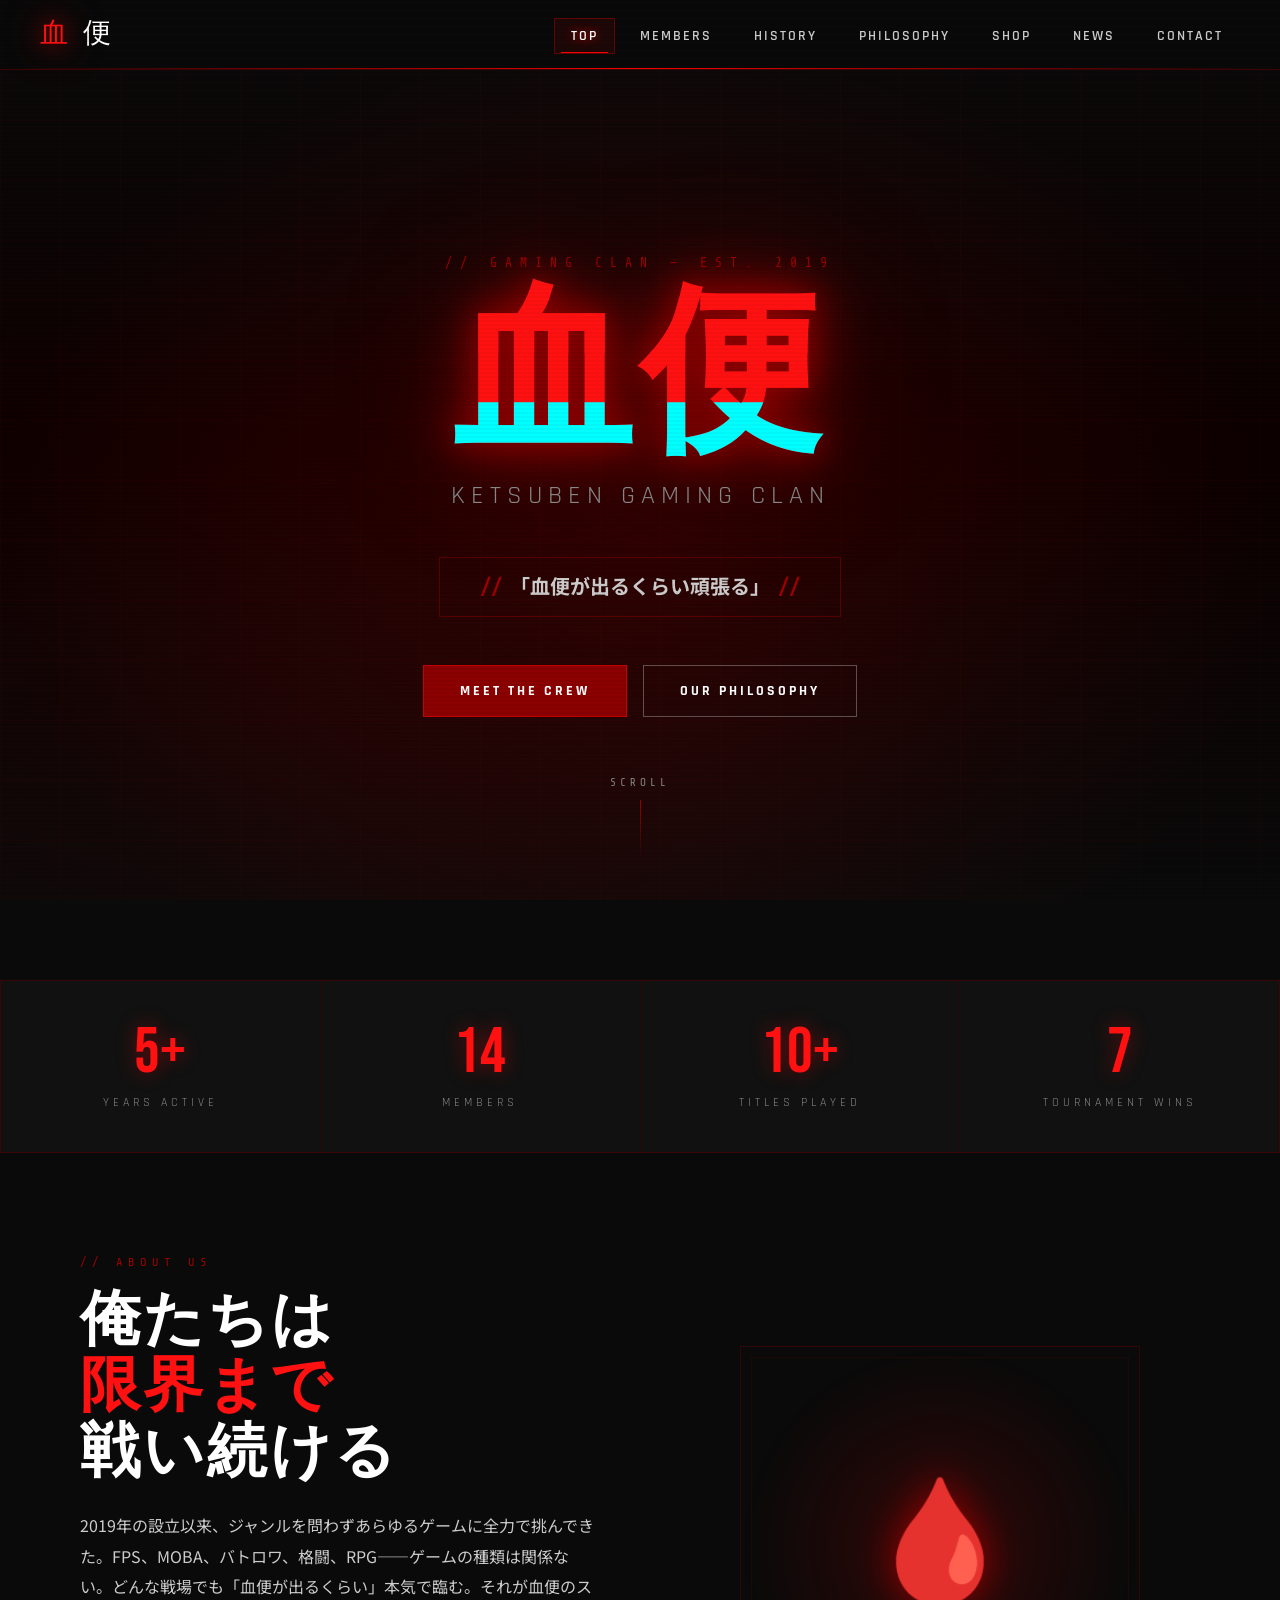
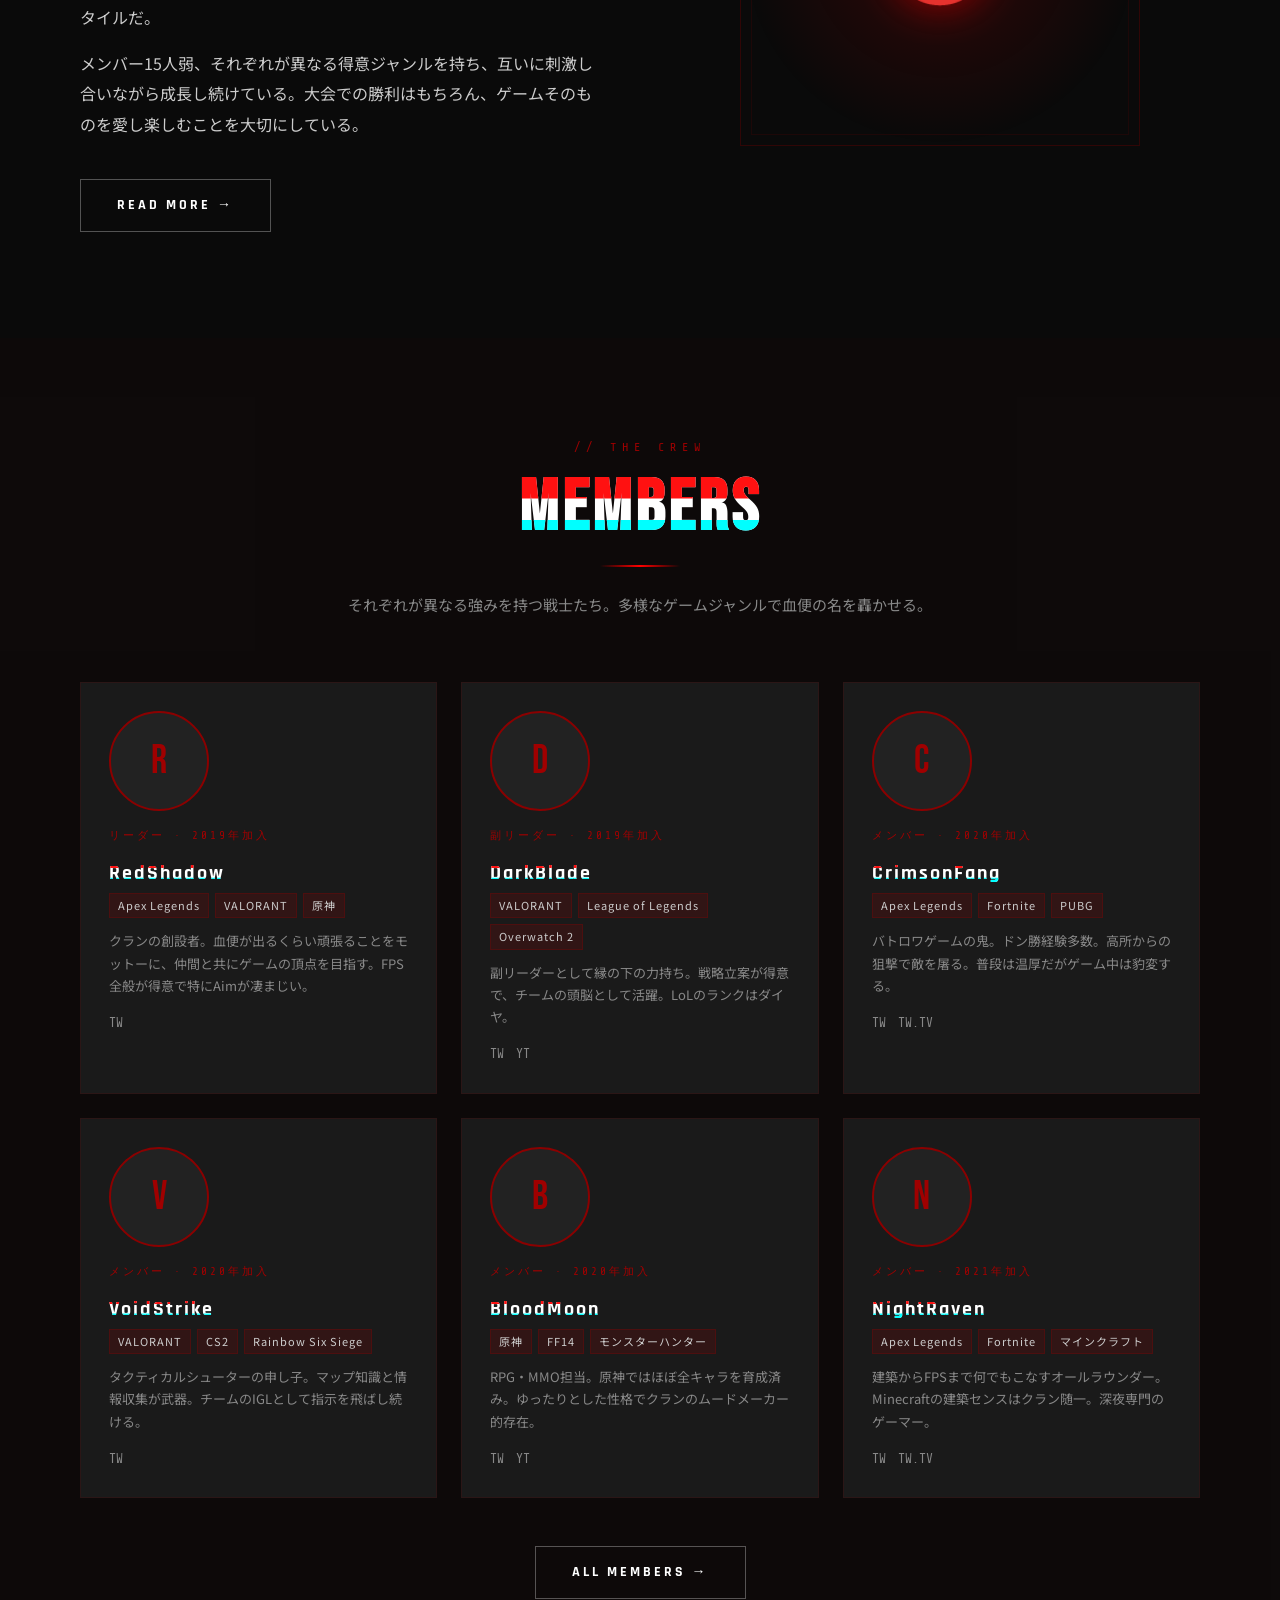
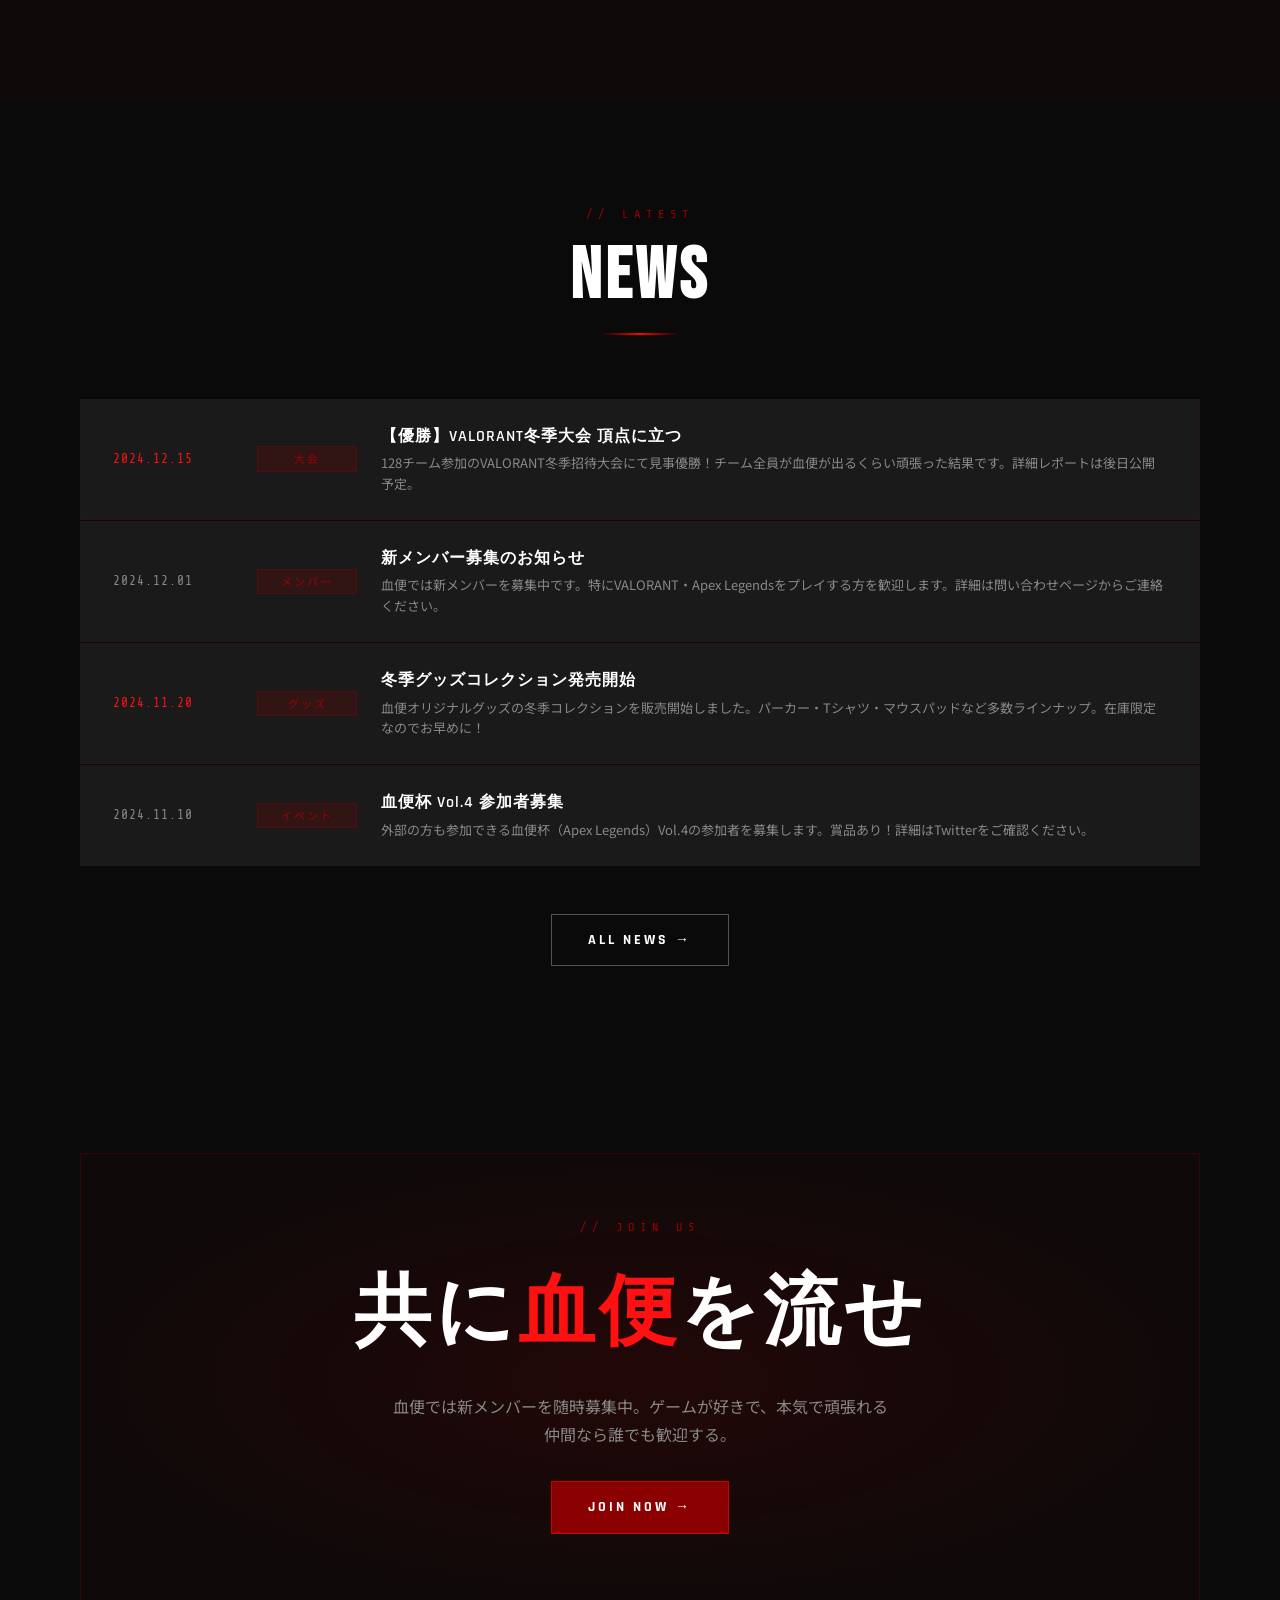
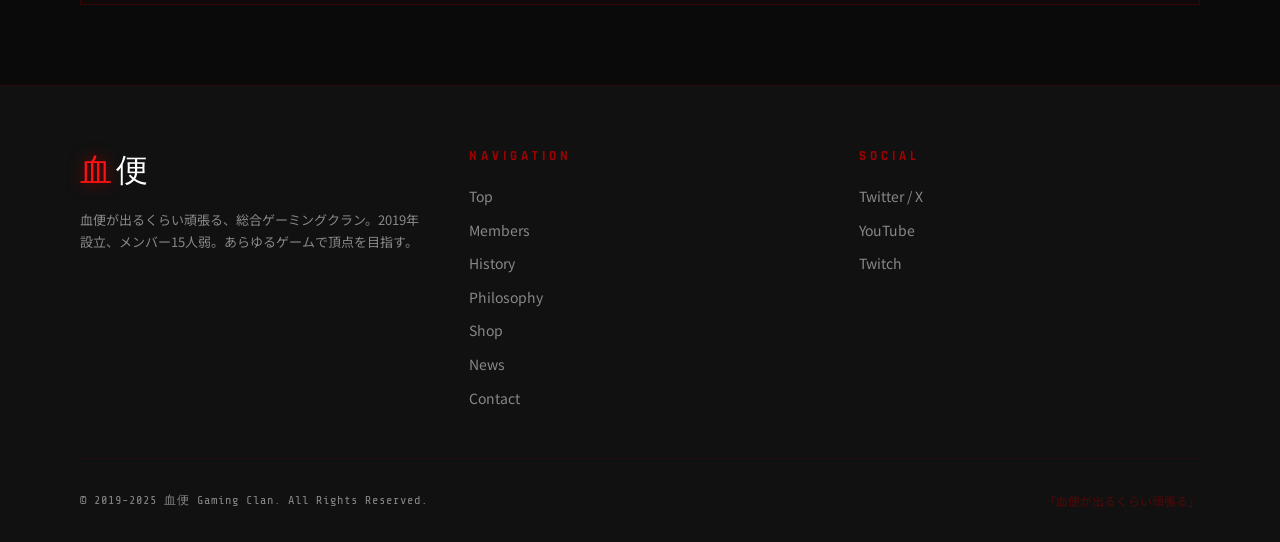
==== index.html @ 0d0ad560 "初回リリース：血便クラン公式サイト Co-Authored-By: Claude Sonnet 4.6 <noreply@anthropic.com>" ====
<!DOCTYPE html>
<html lang="ja">
<head>
  <meta charset="UTF-8">
  <meta name="viewport" content="width=device-width, initial-scale=1.0">
  <title>血便 | GAMING CLAN</title>
  <meta name="description" content="血便が出るくらい頑張るゲーミングクラン「血便」公式サイト。設立2019年、メンバー15人弱の総合ゲーミングクラン。">
  <link rel="stylesheet" href="css/style.css">
</head>
<body>

  <!-- Loader -->
  <div class="page-loader">
    <div class="loader-text"><span>血</span>便</div>
    <div class="loader-bar"></div>
  </div>

  <!-- Scan lines overlay -->
  <div class="scan-lines"></div>

  <!-- Particle canvas -->
  <canvas id="particle-canvas"></canvas>

  <!-- Navigation -->
  <nav class="navbar">
    <a href="index.html" class="nav-logo">
      <span class="logo-blood">血</span>便
    </a>
    <button class="hamburger" aria-label="メニュー">
      <span></span><span></span><span></span>
    </button>
    <ul class="nav-menu">
      <li><a href="index.html">TOP</a></li>
      <li><a href="members.html">MEMBERS</a></li>
      <li><a href="history.html">HISTORY</a></li>
      <li><a href="philosophy.html">PHILOSOPHY</a></li>
      <li><a href="shop.html">SHOP</a></li>
      <li><a href="news.html">NEWS</a></li>
      <li><a href="contact.html">CONTACT</a></li>
    </ul>
  </nav>

  <!-- Hero -->
  <section class="hero">
    <div class="hero-bg"></div>
    <div class="hero-grid"></div>
    <div class="hero-content">
      <p class="hero-eyebrow">// GAMING CLAN — EST. 2019</p>
      <h1 class="hero-title glitch" data-text="血便">
        <span class="blood-text">血便</span>
      </h1>
      <p class="hero-subtitle">KETSUBEN GAMING CLAN</p>
      <p class="hero-slogan">「血便が出るくらい頑張る」</p>
      <div class="hero-btns">
        <a href="members.html" class="btn btn-primary">MEET THE CREW</a>
        <a href="philosophy.html" class="btn btn-outline">OUR PHILOSOPHY</a>
      </div>
    </div>
    <div class="scroll-indicator">
      <span>SCROLL</span>
      <div class="scroll-line"></div>
    </div>
  </section>

  <!-- Stats -->
  <div class="section" style="padding: 0;">
    <div class="stats-grid">
      <div class="stat-card">
        <div class="stat-number" data-count="5" data-suffix="+">0+</div>
        <div class="stat-label">Years Active</div>
      </div>
      <div class="stat-card">
        <div class="stat-number" data-count="14" data-suffix="">0</div>
        <div class="stat-label">Members</div>
      </div>
      <div class="stat-card">
        <div class="stat-number" data-count="10" data-suffix="+">0+</div>
        <div class="stat-label">Titles Played</div>
      </div>
      <div class="stat-card">
        <div class="stat-number" data-count="7" data-suffix="">0</div>
        <div class="stat-label">Tournament Wins</div>
      </div>
    </div>
  </div>

  <!-- About -->
  <section class="section">
    <div class="section-inner">
      <div class="about-grid">
        <div class="about-text reveal-left">
          <span class="section-label">// ABOUT US</span>
          <h2>俺たちは<br><span style="color:var(--blood)">限界まで</span><br>戦い続ける</h2>
          <p>2019年の設立以来、ジャンルを問わずあらゆるゲームに全力で挑んできた。FPS、MOBA、バトロワ、格闘、RPG——ゲームの種類は関係ない。どんな戦場でも「血便が出るくらい」本気で臨む。それが血便のスタイルだ。</p>
          <p>メンバー15人弱、それぞれが異なる得意ジャンルを持ち、互いに刺激し合いながら成長し続けている。大会での勝利はもちろん、ゲームそのものを愛し楽しむことを大切にしている。</p>
          <a href="philosophy.html" class="btn btn-outline" style="margin-top:24px">READ MORE →</a>
        </div>
        <div class="about-visual reveal-right">
          <div class="clan-emblem">🩸</div>
        </div>
      </div>
    </div>
  </section>

  <!-- Featured Members -->
  <section class="section" style="background: rgba(139,0,0,0.03);">
    <div class="section-inner">
      <div class="section-header">
        <span class="section-label">// THE CREW</span>
        <h2 class="section-title glitch" data-text="MEMBERS">MEMBERS</h2>
        <div class="section-divider"></div>
        <p class="section-desc">それぞれが異なる強みを持つ戦士たち。多様なゲームジャンルで血便の名を轟かせる。</p>
      </div>
      <div class="members-grid" id="featured-members"></div>
      <div style="text-align:center; margin-top:48px;">
        <a href="members.html" class="btn btn-outline">ALL MEMBERS →</a>
      </div>
    </div>
  </section>

  <!-- Recent News -->
  <section class="section">
    <div class="section-inner">
      <div class="section-header">
        <span class="section-label">// LATEST</span>
        <h2 class="section-title">NEWS</h2>
        <div class="section-divider"></div>
      </div>
      <div class="news-list" id="featured-news"></div>
      <div style="text-align:center; margin-top:48px;">
        <a href="news.html" class="btn btn-outline">ALL NEWS →</a>
      </div>
    </div>
  </section>

  <!-- CTA Banner -->
  <section class="section" style="padding: 80px 0;">
    <div class="section-inner" style="text-align:center;">
      <div class="reveal" style="border: 1px solid rgba(139,0,0,0.3); padding: 64px 40px; background: rgba(139,0,0,0.05); position:relative; overflow:hidden;">
        <div style="position:absolute;inset:0;background:radial-gradient(ellipse at center, rgba(139,0,0,0.15) 0%, transparent 70%);pointer-events:none;"></div>
        <span class="section-label" style="position:relative;z-index:1;">// JOIN US</span>
        <h2 style="font-family:var(--font-display);font-size:clamp(40px,6vw,80px);letter-spacing:4px;margin:16px 0;position:relative;z-index:1;">
          共に<span style="color:var(--blood)">血便</span>を流せ
        </h2>
        <p style="color:var(--gray);max-width:500px;margin:0 auto 32px;position:relative;z-index:1;line-height:1.8;">
          血便では新メンバーを随時募集中。ゲームが好きで、本気で頑張れる仲間なら誰でも歓迎する。
        </p>
        <a href="contact.html" class="btn btn-primary" style="position:relative;z-index:1;">JOIN NOW →</a>
      </div>
    </div>
  </section>

  <!-- Footer -->
  <footer class="footer">
    <div class="footer-inner">
      <div class="footer-top">
        <div class="footer-brand">
          <div class="footer-logo"><span>血</span>便</div>
          <p>血便が出るくらい頑張る、総合ゲーミングクラン。2019年設立、メンバー15人弱。あらゆるゲームで頂点を目指す。</p>
        </div>
        <div class="footer-nav">
          <h4>Navigation</h4>
          <ul>
            <li><a href="index.html">Top</a></li>
            <li><a href="members.html">Members</a></li>
            <li><a href="history.html">History</a></li>
            <li><a href="philosophy.html">Philosophy</a></li>
            <li><a href="shop.html">Shop</a></li>
            <li><a href="news.html">News</a></li>
            <li><a href="contact.html">Contact</a></li>
          </ul>
        </div>
        <div class="footer-nav">
          <h4>Social</h4>
          <ul>
            <li><a href="#">Twitter / X</a></li>
            <li><a href="#">YouTube</a></li>
            <li><a href="#">Twitch</a></li>
          </ul>
        </div>
      </div>
      <div class="footer-bottom">
        <p class="footer-copy">© 2019-2025 血便 Gaming Clan. All Rights Reserved.</p>
        <p class="footer-slogan">「血便が出るくらい頑張る」</p>
      </div>
    </div>
  </footer>

  <script src="js/main.js"></script>
  <script>
    loadMembers('featured-members', 6);
    loadNews('featured-news', 4);
  </script>
</body>
</html>
---- css/style.css ----
/* =============================================
   KTBN - 血便 Gaming Clan Official Site
   Main Stylesheet
   ============================================= */

@import url('https://fonts.googleapis.com/css2?family=Bebas+Neue&family=Rajdhani:wght@400;600;700&family=Share+Tech+Mono&family=Noto+Sans+JP:wght@400;700;900&display=swap');

/* ---- Reset & Variables ---- */
*, *::before, *::after { box-sizing: border-box; margin: 0; padding: 0; }

:root {
  --black: #0a0a0a;
  --dark: #111111;
  --dark2: #1a1a1a;
  --dark3: #222222;
  --crimson: #8B0000;
  --crimson2: #A00000;
  --dark-red: #CC0000;
  --red: #FF0000;
  --blood: #FF1111;
  --accent: #FF3333;
  --white: #ffffff;
  --gray: #888888;
  --light-gray: #cccccc;
  --font-en: 'Rajdhani', 'Bebas Neue', sans-serif;
  --font-display: 'Bebas Neue', sans-serif;
  --font-mono: 'Share Tech Mono', monospace;
  --font-jp: 'Noto Sans JP', sans-serif;
  --nav-height: 70px;
  --transition: 0.3s ease;
}

html { scroll-behavior: smooth; }

body {
  background-color: var(--black);
  color: var(--white);
  font-family: var(--font-jp);
  overflow-x: hidden;
  line-height: 1.6;
}

a { color: inherit; text-decoration: none; }

img { max-width: 100%; height: auto; }

/* ---- Scrollbar ---- */
::-webkit-scrollbar { width: 6px; }
::-webkit-scrollbar-track { background: var(--dark); }
::-webkit-scrollbar-thumb { background: var(--crimson2); border-radius: 3px; }
::-webkit-scrollbar-thumb:hover { background: var(--red); }

/* =============================================
   CANVAS PARTICLE BACKGROUND
   ============================================= */
#particle-canvas {
  position: fixed;
  top: 0; left: 0;
  width: 100%; height: 100%;
  pointer-events: none;
  z-index: 0;
  opacity: 0.4;
}

/* =============================================
   NAVIGATION
   ============================================= */
.navbar {
  position: fixed;
  top: 0; left: 0; right: 0;
  height: var(--nav-height);
  background: rgba(10, 10, 10, 0.92);
  backdrop-filter: blur(10px);
  border-bottom: 1px solid rgba(139, 0, 0, 0.4);
  z-index: 1000;
  display: flex;
  align-items: center;
  justify-content: space-between;
  padding: 0 40px;
  transition: border-color var(--transition);
}

.navbar::after {
  content: '';
  position: absolute;
  bottom: 0; left: 0; right: 0;
  height: 1px;
  background: linear-gradient(90deg, transparent, var(--crimson), var(--red), var(--crimson), transparent);
}

.nav-logo {
  display: flex;
  align-items: center;
  gap: 12px;
  font-family: var(--font-display);
  font-size: 28px;
  letter-spacing: 3px;
  color: var(--white);
  text-transform: uppercase;
}

.nav-logo .logo-blood {
  color: var(--blood);
  text-shadow: 0 0 20px var(--crimson), 0 0 40px var(--crimson2);
}

.nav-logo img { height: 40px; width: 40px; }

.nav-menu {
  display: flex;
  align-items: center;
  gap: 8px;
  list-style: none;
}

.nav-menu a {
  font-family: var(--font-en);
  font-size: 14px;
  font-weight: 600;
  letter-spacing: 2px;
  text-transform: uppercase;
  padding: 8px 16px;
  border: 1px solid transparent;
  transition: all var(--transition);
  position: relative;
  color: var(--light-gray);
}

.nav-menu a::before {
  content: '';
  position: absolute;
  bottom: 0; left: 50%; right: 50%;
  height: 1px;
  background: var(--red);
  transition: all var(--transition);
}

.nav-menu a:hover,
.nav-menu a.active {
  color: var(--white);
  border-color: rgba(255, 0, 0, 0.3);
  background: rgba(139, 0, 0, 0.15);
  text-shadow: 0 0 10px var(--red);
}

.nav-menu a:hover::before,
.nav-menu a.active::before {
  left: 10%; right: 10%;
}

.hamburger {
  display: none;
  flex-direction: column;
  gap: 5px;
  cursor: pointer;
  padding: 5px;
}

.hamburger span {
  display: block;
  width: 25px;
  height: 2px;
  background: var(--white);
  transition: all var(--transition);
}

.hamburger.open span:nth-child(1) { transform: rotate(45deg) translate(5px, 5px); }
.hamburger.open span:nth-child(2) { opacity: 0; }
.hamburger.open span:nth-child(3) { transform: rotate(-45deg) translate(5px, -5px); }

/* =============================================
   HERO SECTION
   ============================================= */
.hero {
  position: relative;
  height: 100vh;
  display: flex;
  align-items: center;
  justify-content: center;
  text-align: center;
  overflow: hidden;
  padding-top: var(--nav-height);
}

.hero-bg {
  position: absolute;
  inset: 0;
  background:
    radial-gradient(ellipse at 50% 60%, rgba(139, 0, 0, 0.25) 0%, transparent 70%),
    radial-gradient(ellipse at 20% 80%, rgba(80, 0, 0, 0.15) 0%, transparent 50%),
    linear-gradient(180deg, var(--black) 0%, #0d0000 50%, var(--black) 100%);
}

.hero-grid {
  position: absolute;
  inset: 0;
  background-image:
    linear-gradient(rgba(139, 0, 0, 0.06) 1px, transparent 1px),
    linear-gradient(90deg, rgba(139, 0, 0, 0.06) 1px, transparent 1px);
  background-size: 60px 60px;
  animation: gridMove 20s linear infinite;
}

@keyframes gridMove {
  0% { transform: translateY(0); }
  100% { transform: translateY(60px); }
}

.hero-content {
  position: relative;
  z-index: 2;
  max-width: 900px;
  padding: 0 20px;
}

.hero-eyebrow {
  font-family: var(--font-mono);
  font-size: 13px;
  letter-spacing: 8px;
  color: var(--crimson2);
  text-transform: uppercase;
  margin-bottom: 24px;
  animation: fadeInDown 1s ease both;
}

.hero-title {
  font-family: var(--font-display);
  font-size: clamp(80px, 16vw, 180px);
  line-height: 0.9;
  letter-spacing: 8px;
  text-transform: uppercase;
  color: var(--white);
  margin-bottom: 16px;
  animation: glitchIn 1.2s ease both 0.3s;
}

.hero-title .blood-text {
  color: var(--blood);
  text-shadow:
    0 0 30px var(--crimson),
    0 0 60px var(--crimson2),
    0 0 120px rgba(139, 0, 0, 0.5);
  display: block;
}

.hero-subtitle {
  font-family: var(--font-en);
  font-size: clamp(16px, 3vw, 26px);
  letter-spacing: 6px;
  color: var(--gray);
  text-transform: uppercase;
  margin-bottom: 40px;
  animation: fadeInUp 1s ease both 0.6s;
}

.hero-slogan {
  font-family: var(--font-jp);
  font-size: clamp(14px, 2.5vw, 20px);
  font-weight: 700;
  color: var(--light-gray);
  border: 1px solid rgba(139, 0, 0, 0.5);
  display: inline-block;
  padding: 12px 32px;
  margin-bottom: 48px;
  animation: fadeInUp 1s ease both 0.9s;
  position: relative;
}

.hero-slogan::before,
.hero-slogan::after {
  content: '//';
  font-family: var(--font-mono);
  color: var(--crimson2);
  padding: 0 8px;
}

.hero-btns {
  display: flex;
  gap: 16px;
  justify-content: center;
  flex-wrap: wrap;
  animation: fadeInUp 1s ease both 1.2s;
}

.scroll-indicator {
  position: absolute;
  bottom: 40px;
  left: 50%;
  transform: translateX(-50%);
  display: flex;
  flex-direction: column;
  align-items: center;
  gap: 8px;
  animation: fadeIn 2s ease both 2s;
  z-index: 2;
}

.scroll-indicator span {
  font-family: var(--font-mono);
  font-size: 11px;
  letter-spacing: 4px;
  color: var(--gray);
}

.scroll-line {
  width: 1px;
  height: 60px;
  background: linear-gradient(var(--crimson2), transparent);
  animation: scrollPulse 2s ease-in-out infinite;
}

@keyframes scrollPulse {
  0%, 100% { transform: scaleY(1); opacity: 1; }
  50% { transform: scaleY(0.5); opacity: 0.4; }
}

/* =============================================
   BUTTONS
   ============================================= */
.btn {
  display: inline-block;
  font-family: var(--font-en);
  font-size: 14px;
  font-weight: 700;
  letter-spacing: 3px;
  text-transform: uppercase;
  padding: 14px 36px;
  border: 1px solid;
  cursor: pointer;
  transition: all var(--transition);
  position: relative;
  overflow: hidden;
}

.btn::before {
  content: '';
  position: absolute;
  inset: 0;
  transform: translateX(-100%);
  transition: transform 0.4s ease;
}

.btn:hover::before { transform: translateX(0); }

.btn-primary {
  background: var(--crimson);
  border-color: var(--dark-red);
  color: var(--white);
}

.btn-primary::before { background: var(--dark-red); }

.btn-primary:hover {
  box-shadow: 0 0 20px rgba(200, 0, 0, 0.5), 0 0 40px rgba(139, 0, 0, 0.3);
  color: var(--white);
}

.btn-outline {
  background: transparent;
  border-color: rgba(255, 255, 255, 0.3);
  color: var(--white);
}

.btn-outline::before { background: rgba(139, 0, 0, 0.3); }

.btn-outline:hover {
  border-color: var(--crimson2);
  box-shadow: 0 0 20px rgba(139, 0, 0, 0.3);
}

/* =============================================
   SECTION COMMONS
   ============================================= */
.section {
  position: relative;
  z-index: 1;
  padding: 100px 0;
}

.section-inner {
  max-width: 1200px;
  margin: 0 auto;
  padding: 0 40px;
}

.section-header {
  text-align: center;
  margin-bottom: 64px;
}

.section-label {
  font-family: var(--font-mono);
  font-size: 12px;
  letter-spacing: 6px;
  color: var(--crimson2);
  text-transform: uppercase;
  display: block;
  margin-bottom: 16px;
}

.section-title {
  font-family: var(--font-display);
  font-size: clamp(40px, 6vw, 72px);
  letter-spacing: 4px;
  text-transform: uppercase;
  line-height: 1;
  color: var(--white);
}

.section-title .highlight { color: var(--blood); }

.section-divider {
  width: 80px;
  height: 2px;
  background: linear-gradient(90deg, transparent, var(--crimson), var(--red), var(--crimson), transparent);
  margin: 20px auto 0;
}

.section-desc {
  color: var(--gray);
  font-size: 15px;
  max-width: 600px;
  margin: 24px auto 0;
  line-height: 1.8;
}

/* =============================================
   GLITCH EFFECT
   ============================================= */
.glitch {
  position: relative;
}

.glitch::before,
.glitch::after {
  content: attr(data-text);
  position: absolute;
  top: 0; left: 0;
  width: 100%;
  height: 100%;
}

.glitch::before {
  color: var(--blood);
  animation: glitchTop 3s infinite;
  clip-path: polygon(0 0, 100% 0, 100% 35%, 0 35%);
}

.glitch::after {
  color: #0ff;
  animation: glitchBot 3s infinite;
  clip-path: polygon(0 65%, 100% 65%, 100% 100%, 0 100%);
}

@keyframes glitchTop {
  0%, 90%, 100% { transform: none; opacity: 0; }
  92% { transform: translate(-2px, -2px); opacity: 0.7; }
  94% { transform: translate(2px, 0); opacity: 0.5; }
  96% { transform: translate(-2px, 2px); opacity: 0; }
}

@keyframes glitchBot {
  0%, 93%, 100% { transform: none; opacity: 0; }
  95% { transform: translate(2px, 2px); opacity: 0.7; }
  97% { transform: translate(-2px, 0); opacity: 0.5; }
  99% { transform: translate(2px, -2px); opacity: 0; }
}

/* =============================================
   SCROLL REVEAL
   ============================================= */
.reveal {
  opacity: 0;
  transform: translateY(40px);
  transition: opacity 0.7s ease, transform 0.7s ease;
}

.reveal.visible {
  opacity: 1;
  transform: translateY(0);
}

.reveal-left {
  opacity: 0;
  transform: translateX(-40px);
  transition: opacity 0.7s ease, transform 0.7s ease;
}

.reveal-left.visible {
  opacity: 1;
  transform: translateX(0);
}

.reveal-right {
  opacity: 0;
  transform: translateX(40px);
  transition: opacity 0.7s ease, transform 0.7s ease;
}

.reveal-right.visible {
  opacity: 1;
  transform: translateX(0);
}

/* =============================================
   STAT CARDS (index)
   ============================================= */
.stats-grid {
  display: grid;
  grid-template-columns: repeat(4, 1fr);
  gap: 1px;
  background: rgba(139, 0, 0, 0.2);
  border: 1px solid rgba(139, 0, 0, 0.2);
  margin-top: 80px;
}

.stat-card {
  background: var(--dark);
  padding: 40px 24px;
  text-align: center;
  transition: background var(--transition);
}

.stat-card:hover { background: rgba(139, 0, 0, 0.1); }

.stat-number {
  font-family: var(--font-display);
  font-size: 64px;
  color: var(--blood);
  line-height: 1;
  text-shadow: 0 0 20px rgba(255, 0, 0, 0.4);
}

.stat-label {
  font-family: var(--font-en);
  font-size: 12px;
  letter-spacing: 4px;
  color: var(--gray);
  text-transform: uppercase;
  margin-top: 8px;
}

/* =============================================
   ABOUT SECTION (index)
   ============================================= */
.about-grid {
  display: grid;
  grid-template-columns: 1fr 1fr;
  gap: 80px;
  align-items: center;
}

.about-text h2 {
  font-family: var(--font-display);
  font-size: clamp(36px, 5vw, 60px);
  letter-spacing: 3px;
  line-height: 1.1;
  margin-bottom: 24px;
}

.about-text p {
  color: var(--light-gray);
  line-height: 1.9;
  margin-bottom: 16px;
}

.about-visual {
  position: relative;
}

.clan-emblem {
  width: 100%;
  max-width: 400px;
  margin: 0 auto;
  display: block;
  aspect-ratio: 1;
  background: radial-gradient(circle, rgba(139, 0, 0, 0.3) 0%, transparent 70%);
  border: 1px solid rgba(139, 0, 0, 0.3);
  display: flex;
  align-items: center;
  justify-content: center;
  font-family: var(--font-display);
  font-size: 120px;
  color: var(--crimson);
  text-shadow: 0 0 40px var(--crimson2);
  position: relative;
  animation: emblemPulse 4s ease-in-out infinite;
}

@keyframes emblemPulse {
  0%, 100% { box-shadow: 0 0 0 0 rgba(139, 0, 0, 0); }
  50% { box-shadow: 0 0 40px 10px rgba(139, 0, 0, 0.2); }
}

.clan-emblem::before {
  content: '';
  position: absolute;
  inset: 10px;
  border: 1px solid rgba(139, 0, 0, 0.15);
}

/* =============================================
   FEATURED MEMBERS (index)
   ============================================= */
.members-grid {
  display: grid;
  grid-template-columns: repeat(auto-fill, minmax(280px, 1fr));
  gap: 24px;
}

.member-card {
  background: var(--dark2);
  border: 1px solid rgba(139, 0, 0, 0.15);
  padding: 28px;
  transition: all var(--transition);
  position: relative;
  overflow: hidden;
}

.member-card::before {
  content: '';
  position: absolute;
  top: 0; left: 0; right: 0;
  height: 2px;
  background: linear-gradient(90deg, transparent, var(--crimson2), transparent);
  transform: scaleX(0);
  transition: transform var(--transition);
}

.member-card:hover { border-color: rgba(200, 0, 0, 0.4); transform: translateY(-4px); }
.member-card:hover::before { transform: scaleX(1); }

.member-avatar {
  width: 80px;
  height: 80px;
  border-radius: 50%;
  background: var(--dark3);
  border: 2px solid var(--crimson);
  margin-bottom: 16px;
  display: flex;
  align-items: center;
  justify-content: center;
  font-size: 32px;
  font-family: var(--font-display);
  color: var(--crimson2);
  overflow: hidden;
}

.member-avatar img { width: 100%; height: 100%; object-fit: cover; }

.member-name {
  font-family: var(--font-en);
  font-size: 20px;
  font-weight: 700;
  letter-spacing: 2px;
  margin-bottom: 4px;
}

.member-role {
  font-family: var(--font-mono);
  font-size: 11px;
  color: var(--crimson2);
  letter-spacing: 3px;
  text-transform: uppercase;
  margin-bottom: 12px;
}

.member-games {
  display: flex;
  flex-wrap: wrap;
  gap: 6px;
  margin-bottom: 12px;
}

.game-tag {
  font-size: 11px;
  padding: 3px 8px;
  background: rgba(139, 0, 0, 0.2);
  border: 1px solid rgba(139, 0, 0, 0.3);
  color: var(--light-gray);
  letter-spacing: 1px;
}

.member-bio {
  font-size: 13px;
  color: var(--gray);
  line-height: 1.7;
  margin-bottom: 16px;
  display: -webkit-box;
  -webkit-line-clamp: 3;
  -webkit-box-orient: vertical;
  overflow: hidden;
}

.member-sns { display: flex; gap: 12px; }
.sns-link {
  font-size: 13px;
  font-family: var(--font-mono);
  color: var(--gray);
  transition: color var(--transition);
}
.sns-link:hover { color: var(--blood); }

/* Full member card for members.html */
.member-card-full .member-avatar {
  width: 100px;
  height: 100px;
  font-size: 40px;
}
.member-card-full .member-bio {
  -webkit-line-clamp: unset;
}

/* =============================================
   TIMELINE (history)
   ============================================= */
.timeline {
  position: relative;
  padding: 20px 0;
}

.timeline::before {
  content: '';
  position: absolute;
  left: 50%;
  transform: translateX(-50%);
  top: 0; bottom: 0;
  width: 1px;
  background: linear-gradient(var(--crimson2), rgba(139, 0, 0, 0.1));
}

.timeline-item {
  display: grid;
  grid-template-columns: 1fr 60px 1fr;
  gap: 0;
  margin-bottom: 48px;
  align-items: start;
}

.timeline-item:nth-child(even) .timeline-content { grid-column: 3; grid-row: 1; }
.timeline-item:nth-child(even) .timeline-empty { grid-column: 1; grid-row: 1; }
.timeline-item:nth-child(odd) .timeline-content { grid-column: 1; grid-row: 1; text-align: right; }
.timeline-item:nth-child(odd) .timeline-empty { grid-column: 3; grid-row: 1; }

.timeline-dot {
  grid-column: 2;
  display: flex;
  flex-direction: column;
  align-items: center;
  gap: 8px;
  padding-top: 20px;
}

.timeline-dot-inner {
  width: 40px;
  height: 40px;
  background: var(--dark);
  border: 2px solid var(--crimson2);
  border-radius: 50%;
  display: flex;
  align-items: center;
  justify-content: center;
  font-size: 18px;
  position: relative;
  z-index: 1;
  transition: all var(--transition);
}

.timeline-item:hover .timeline-dot-inner {
  border-color: var(--blood);
  box-shadow: 0 0 20px rgba(255, 0, 0, 0.4);
}

.timeline-content {
  padding: 24px;
  background: var(--dark2);
  border: 1px solid rgba(139, 0, 0, 0.15);
  position: relative;
  transition: border-color var(--transition);
}

.timeline-item:hover .timeline-content { border-color: rgba(200, 0, 0, 0.4); }

.timeline-date {
  font-family: var(--font-mono);
  font-size: 12px;
  color: var(--crimson2);
  letter-spacing: 3px;
  margin-bottom: 8px;
}

.timeline-title {
  font-family: var(--font-en);
  font-size: 18px;
  font-weight: 700;
  letter-spacing: 1px;
  margin-bottom: 8px;
}

.timeline-desc {
  font-size: 14px;
  color: var(--gray);
  line-height: 1.7;
}

.timeline-badge {
  display: inline-block;
  font-size: 10px;
  padding: 2px 8px;
  margin-bottom: 8px;
  letter-spacing: 2px;
  text-transform: uppercase;
}

.badge-milestone { background: rgba(139, 0, 0, 0.3); color: var(--crimson2); border: 1px solid var(--crimson); }
.badge-achievement { background: rgba(200, 100, 0, 0.2); color: #ff8800; border: 1px solid #cc6600; }
.badge-event { background: rgba(0, 80, 120, 0.2); color: #0088cc; border: 1px solid #006699; }

/* =============================================
   PHILOSOPHY PAGE
   ============================================= */
.philosophy-hero {
  min-height: 60vh;
  display: flex;
  align-items: center;
  justify-content: center;
  text-align: center;
  position: relative;
  padding: 120px 40px 80px;
}

.philosophy-hero-bg {
  position: absolute;
  inset: 0;
  background: radial-gradient(ellipse at center, rgba(139, 0, 0, 0.3) 0%, transparent 70%);
}

.big-slogan {
  font-family: var(--font-display);
  font-size: clamp(36px, 8vw, 100px);
  line-height: 1;
  letter-spacing: 4px;
  text-transform: uppercase;
  position: relative;
  z-index: 1;
}

.credos-grid {
  display: grid;
  grid-template-columns: repeat(auto-fit, minmax(300px, 1fr));
  gap: 2px;
  background: rgba(139, 0, 0, 0.1);
}

.credo-card {
  background: var(--dark);
  padding: 48px 36px;
  position: relative;
  overflow: hidden;
  transition: background var(--transition);
}

.credo-card:hover { background: rgba(139, 0, 0, 0.1); }

.credo-number {
  font-family: var(--font-display);
  font-size: 80px;
  color: rgba(139, 0, 0, 0.15);
  position: absolute;
  top: 16px; right: 24px;
  line-height: 1;
}

.credo-title {
  font-family: var(--font-en);
  font-size: 22px;
  font-weight: 700;
  letter-spacing: 2px;
  margin-bottom: 16px;
  color: var(--blood);
}

.credo-text {
  font-size: 14px;
  color: var(--light-gray);
  line-height: 1.9;
}

/* =============================================
   SHOP PAGE
   ============================================= */
.shop-grid {
  display: grid;
  grid-template-columns: repeat(auto-fill, minmax(280px, 1fr));
  gap: 24px;
}

.shop-card {
  background: var(--dark2);
  border: 1px solid rgba(139, 0, 0, 0.15);
  overflow: hidden;
  transition: all var(--transition);
  position: relative;
}

.shop-card:hover {
  border-color: rgba(200, 0, 0, 0.4);
  transform: translateY(-6px);
  box-shadow: 0 20px 40px rgba(0, 0, 0, 0.4);
}

.shop-img {
  aspect-ratio: 4/3;
  background: var(--dark3);
  display: flex;
  align-items: center;
  justify-content: center;
  font-size: 64px;
  position: relative;
  overflow: hidden;
}

.shop-img::after {
  content: '';
  position: absolute;
  inset: 0;
  background: linear-gradient(180deg, transparent 60%, var(--dark2) 100%);
}

.shop-badge {
  position: absolute;
  top: 12px; right: 12px;
  background: var(--crimson);
  color: var(--white);
  font-family: var(--font-mono);
  font-size: 10px;
  padding: 4px 8px;
  letter-spacing: 2px;
  z-index: 1;
}

.shop-info { padding: 20px; }

.shop-name {
  font-family: var(--font-en);
  font-size: 18px;
  font-weight: 700;
  letter-spacing: 1px;
  margin-bottom: 8px;
}

.shop-desc {
  font-size: 13px;
  color: var(--gray);
  line-height: 1.6;
  margin-bottom: 16px;
}

.shop-footer {
  display: flex;
  align-items: center;
  justify-content: space-between;
}

.shop-price {
  font-family: var(--font-display);
  font-size: 28px;
  color: var(--blood);
}

.shop-price span {
  font-family: var(--font-mono);
  font-size: 13px;
  color: var(--gray);
}

/* =============================================
   NEWS PAGE
   ============================================= */
.news-list { display: flex; flex-direction: column; gap: 1px; }

.news-item {
  background: var(--dark2);
  border: 1px solid rgba(139, 0, 0, 0.1);
  padding: 24px 32px;
  display: grid;
  grid-template-columns: 120px 100px 1fr;
  gap: 24px;
  align-items: center;
  transition: all var(--transition);
  position: relative;
}

.news-item::before {
  content: '';
  position: absolute;
  left: 0; top: 0; bottom: 0;
  width: 2px;
  background: var(--crimson);
  transform: scaleY(0);
  transition: transform var(--transition);
}

.news-item:hover { background: rgba(139, 0, 0, 0.08); border-color: rgba(200, 0, 0, 0.3); }
.news-item:hover::before { transform: scaleY(1); }

.news-item.important .news-date { color: var(--blood); }

.news-date {
  font-family: var(--font-mono);
  font-size: 13px;
  color: var(--gray);
  letter-spacing: 1px;
}

.news-category {
  font-size: 11px;
  padding: 3px 10px;
  background: rgba(139, 0, 0, 0.2);
  border: 1px solid rgba(139, 0, 0, 0.4);
  color: var(--crimson2);
  letter-spacing: 2px;
  text-align: center;
}

.news-title {
  font-family: var(--font-en);
  font-size: 16px;
  font-weight: 600;
  letter-spacing: 1px;
  color: var(--white);
}

.news-title .news-summary {
  display: block;
  font-family: var(--font-jp);
  font-size: 13px;
  font-weight: 400;
  color: var(--gray);
  margin-top: 4px;
  letter-spacing: 0;
}

/* =============================================
   CONTACT PAGE
   ============================================= */
.contact-grid {
  display: grid;
  grid-template-columns: 1fr 2fr;
  gap: 60px;
  align-items: start;
}

.contact-info h3 {
  font-family: var(--font-en);
  font-size: 18px;
  font-weight: 700;
  letter-spacing: 3px;
  margin-bottom: 16px;
  text-transform: uppercase;
}

.contact-info p {
  font-size: 14px;
  color: var(--gray);
  line-height: 1.8;
  margin-bottom: 32px;
}

.contact-links { display: flex; flex-direction: column; gap: 12px; }

.contact-link {
  display: flex;
  align-items: center;
  gap: 12px;
  padding: 12px 16px;
  border: 1px solid rgba(139, 0, 0, 0.2);
  font-size: 14px;
  color: var(--gray);
  transition: all var(--transition);
}

.contact-link:hover {
  border-color: var(--crimson2);
  color: var(--white);
  background: rgba(139, 0, 0, 0.1);
}

.contact-link-icon {
  font-size: 20px;
  width: 28px;
  text-align: center;
}

/* Form */
.form-group { margin-bottom: 24px; }

.form-label {
  display: block;
  font-family: var(--font-mono);
  font-size: 12px;
  letter-spacing: 3px;
  color: var(--crimson2);
  margin-bottom: 8px;
  text-transform: uppercase;
}

.form-input,
.form-select,
.form-textarea {
  width: 100%;
  background: var(--dark2);
  border: 1px solid rgba(139, 0, 0, 0.3);
  color: var(--white);
  padding: 14px 16px;
  font-family: var(--font-jp);
  font-size: 14px;
  outline: none;
  transition: border-color var(--transition);
  appearance: none;
}

.form-select option { background: var(--dark2); }

.form-input:focus,
.form-select:focus,
.form-textarea:focus {
  border-color: var(--crimson2);
  box-shadow: 0 0 12px rgba(139, 0, 0, 0.2);
}

.form-textarea { min-height: 160px; resize: vertical; }

/* =============================================
   PAGE HERO (subpages)
   ============================================= */
.page-hero {
  padding: calc(var(--nav-height) + 60px) 40px 60px;
  text-align: center;
  position: relative;
  border-bottom: 1px solid rgba(139, 0, 0, 0.2);
}

.page-hero-bg {
  position: absolute;
  inset: 0;
  background: radial-gradient(ellipse at 50% 100%, rgba(139, 0, 0, 0.2) 0%, transparent 60%);
}

.page-hero-label {
  font-family: var(--font-mono);
  font-size: 12px;
  letter-spacing: 6px;
  color: var(--crimson2);
  display: block;
  margin-bottom: 16px;
  position: relative;
  z-index: 1;
}

.page-hero-title {
  font-family: var(--font-display);
  font-size: clamp(48px, 8vw, 96px);
  letter-spacing: 6px;
  text-transform: uppercase;
  position: relative;
  z-index: 1;
}

.page-hero-desc {
  font-size: 15px;
  color: var(--gray);
  max-width: 560px;
  margin: 16px auto 0;
  line-height: 1.8;
  position: relative;
  z-index: 1;
}

/* =============================================
   FOOTER
   ============================================= */
.footer {
  background: var(--dark);
  border-top: 1px solid rgba(139, 0, 0, 0.2);
  padding: 60px 0 32px;
  position: relative;
  z-index: 1;
}

.footer-inner {
  max-width: 1200px;
  margin: 0 auto;
  padding: 0 40px;
}

.footer-top {
  display: grid;
  grid-template-columns: 1fr 1fr 1fr;
  gap: 48px;
  padding-bottom: 40px;
  border-bottom: 1px solid rgba(139, 0, 0, 0.15);
  margin-bottom: 32px;
}

.footer-brand .footer-logo {
  font-family: var(--font-display);
  font-size: 32px;
  letter-spacing: 4px;
  color: var(--white);
  margin-bottom: 12px;
}

.footer-brand .footer-logo span { color: var(--blood); text-shadow: 0 0 15px var(--crimson); }

.footer-brand p {
  font-size: 13px;
  color: var(--gray);
  line-height: 1.7;
}

.footer-nav h4 {
  font-family: var(--font-en);
  font-size: 13px;
  letter-spacing: 4px;
  color: var(--crimson2);
  text-transform: uppercase;
  margin-bottom: 16px;
}

.footer-nav ul { list-style: none; }

.footer-nav li { margin-bottom: 8px; }

.footer-nav a {
  font-size: 14px;
  color: var(--gray);
  transition: color var(--transition);
}

.footer-nav a:hover { color: var(--white); }

.footer-bottom {
  display: flex;
  align-items: center;
  justify-content: space-between;
}

.footer-copy {
  font-family: var(--font-mono);
  font-size: 12px;
  color: var(--gray);
  letter-spacing: 1px;
}

.footer-slogan {
  font-family: var(--font-jp);
  font-size: 12px;
  color: rgba(139, 0, 0, 0.5);
}

/* =============================================
   ANIMATIONS
   ============================================= */
@keyframes fadeIn {
  from { opacity: 0; }
  to { opacity: 1; }
}

@keyframes fadeInDown {
  from { opacity: 0; transform: translateY(-20px); }
  to { opacity: 1; transform: translateY(0); }
}

@keyframes fadeInUp {
  from { opacity: 0; transform: translateY(20px); }
  to { opacity: 1; transform: translateY(0); }
}

@keyframes glitchIn {
  0% { opacity: 0; transform: skewX(5deg); }
  20% { opacity: 0.8; transform: skewX(-3deg); }
  40% { opacity: 0.6; transform: skewX(2deg); }
  60% { opacity: 0.9; transform: skewX(-1deg); }
  80% { opacity: 0.95; transform: skewX(0.5deg); }
  100% { opacity: 1; transform: skewX(0); }
}

/* Red scan line effect */
.scan-lines {
  position: fixed;
  inset: 0;
  pointer-events: none;
  z-index: 9999;
  background: repeating-linear-gradient(
    0deg,
    transparent,
    transparent 2px,
    rgba(0, 0, 0, 0.03) 2px,
    rgba(0, 0, 0, 0.03) 4px
  );
}

/* =============================================
   RESPONSIVE
   ============================================= */
@media (max-width: 1024px) {
  .about-grid { grid-template-columns: 1fr; }
  .about-visual { display: none; }
  .contact-grid { grid-template-columns: 1fr; }
  .footer-top { grid-template-columns: 1fr 1fr; }
}

@media (max-width: 768px) {
  :root { --nav-height: 60px; }

  .navbar { padding: 0 20px; }

  .nav-menu {
    position: fixed;
    top: var(--nav-height);
    left: 0; right: 0;
    background: rgba(10, 10, 10, 0.98);
    flex-direction: column;
    padding: 24px 20px;
    gap: 4px;
    transform: translateY(-100%);
    opacity: 0;
    transition: all var(--transition);
    border-bottom: 1px solid rgba(139, 0, 0, 0.3);
  }

  .nav-menu.open { transform: translateY(0); opacity: 1; }

  .nav-menu a { display: block; padding: 12px 16px; }

  .hamburger { display: flex; }

  .stats-grid { grid-template-columns: repeat(2, 1fr); }

  .timeline::before { left: 30px; transform: none; }

  .timeline-item {
    grid-template-columns: 60px 1fr;
    grid-template-rows: auto;
  }

  .timeline-dot { grid-column: 1; grid-row: 1; padding-top: 16px; }

  .timeline-item:nth-child(odd) .timeline-content,
  .timeline-item:nth-child(even) .timeline-content {
    grid-column: 2; grid-row: 1; text-align: left;
  }

  .timeline-item:nth-child(odd) .timeline-empty,
  .timeline-item:nth-child(even) .timeline-empty { display: none; }

  .news-item { grid-template-columns: 1fr; gap: 8px; padding: 16px; }

  .footer-top { grid-template-columns: 1fr; gap: 32px; }
  .footer-bottom { flex-direction: column; gap: 8px; text-align: center; }

  .section-inner { padding: 0 20px; }
  .section { padding: 60px 0; }

  .page-hero { padding: calc(var(--nav-height) + 40px) 20px 40px; }
}

@media (max-width: 480px) {
  .stats-grid { grid-template-columns: 1fr; }
  .hero-btns { flex-direction: column; align-items: center; }
  .members-grid { grid-template-columns: 1fr; }
}

/* =============================================
   FILTER TABS
   ============================================= */
.filter-tabs {
  display: flex;
  gap: 8px;
  flex-wrap: wrap;
  margin-bottom: 40px;
}

.filter-tab {
  font-family: var(--font-mono);
  font-size: 12px;
  letter-spacing: 2px;
  padding: 8px 20px;
  border: 1px solid rgba(139, 0, 0, 0.3);
  color: var(--gray);
  cursor: pointer;
  transition: all var(--transition);
  background: none;
  text-transform: uppercase;
}

.filter-tab:hover,
.filter-tab.active {
  border-color: var(--crimson2);
  color: var(--white);
  background: rgba(139, 0, 0, 0.15);
}

/* =============================================
   LOADER
   ============================================= */
.page-loader {
  position: fixed;
  inset: 0;
  background: var(--black);
  z-index: 99999;
  display: flex;
  align-items: center;
  justify-content: center;
  flex-direction: column;
  gap: 24px;
  transition: opacity 0.5s ease, visibility 0.5s ease;
}

.page-loader.hidden { opacity: 0; visibility: hidden; }

.loader-text {
  font-family: var(--font-display);
  font-size: 48px;
  letter-spacing: 8px;
  color: var(--white);
}

.loader-text span { color: var(--blood); text-shadow: 0 0 20px var(--crimson); }

.loader-bar {
  width: 200px;
  height: 2px;
  background: rgba(139, 0, 0, 0.2);
  position: relative;
  overflow: hidden;
}

.loader-bar::after {
  content: '';
  position: absolute;
  left: -100%;
  top: 0; bottom: 0;
  width: 100%;
  background: linear-gradient(90deg, transparent, var(--blood), transparent);
  animation: loaderBar 0.8s ease forwards 0.3s;
}

@keyframes loaderBar {
  to { left: 100%; }
}
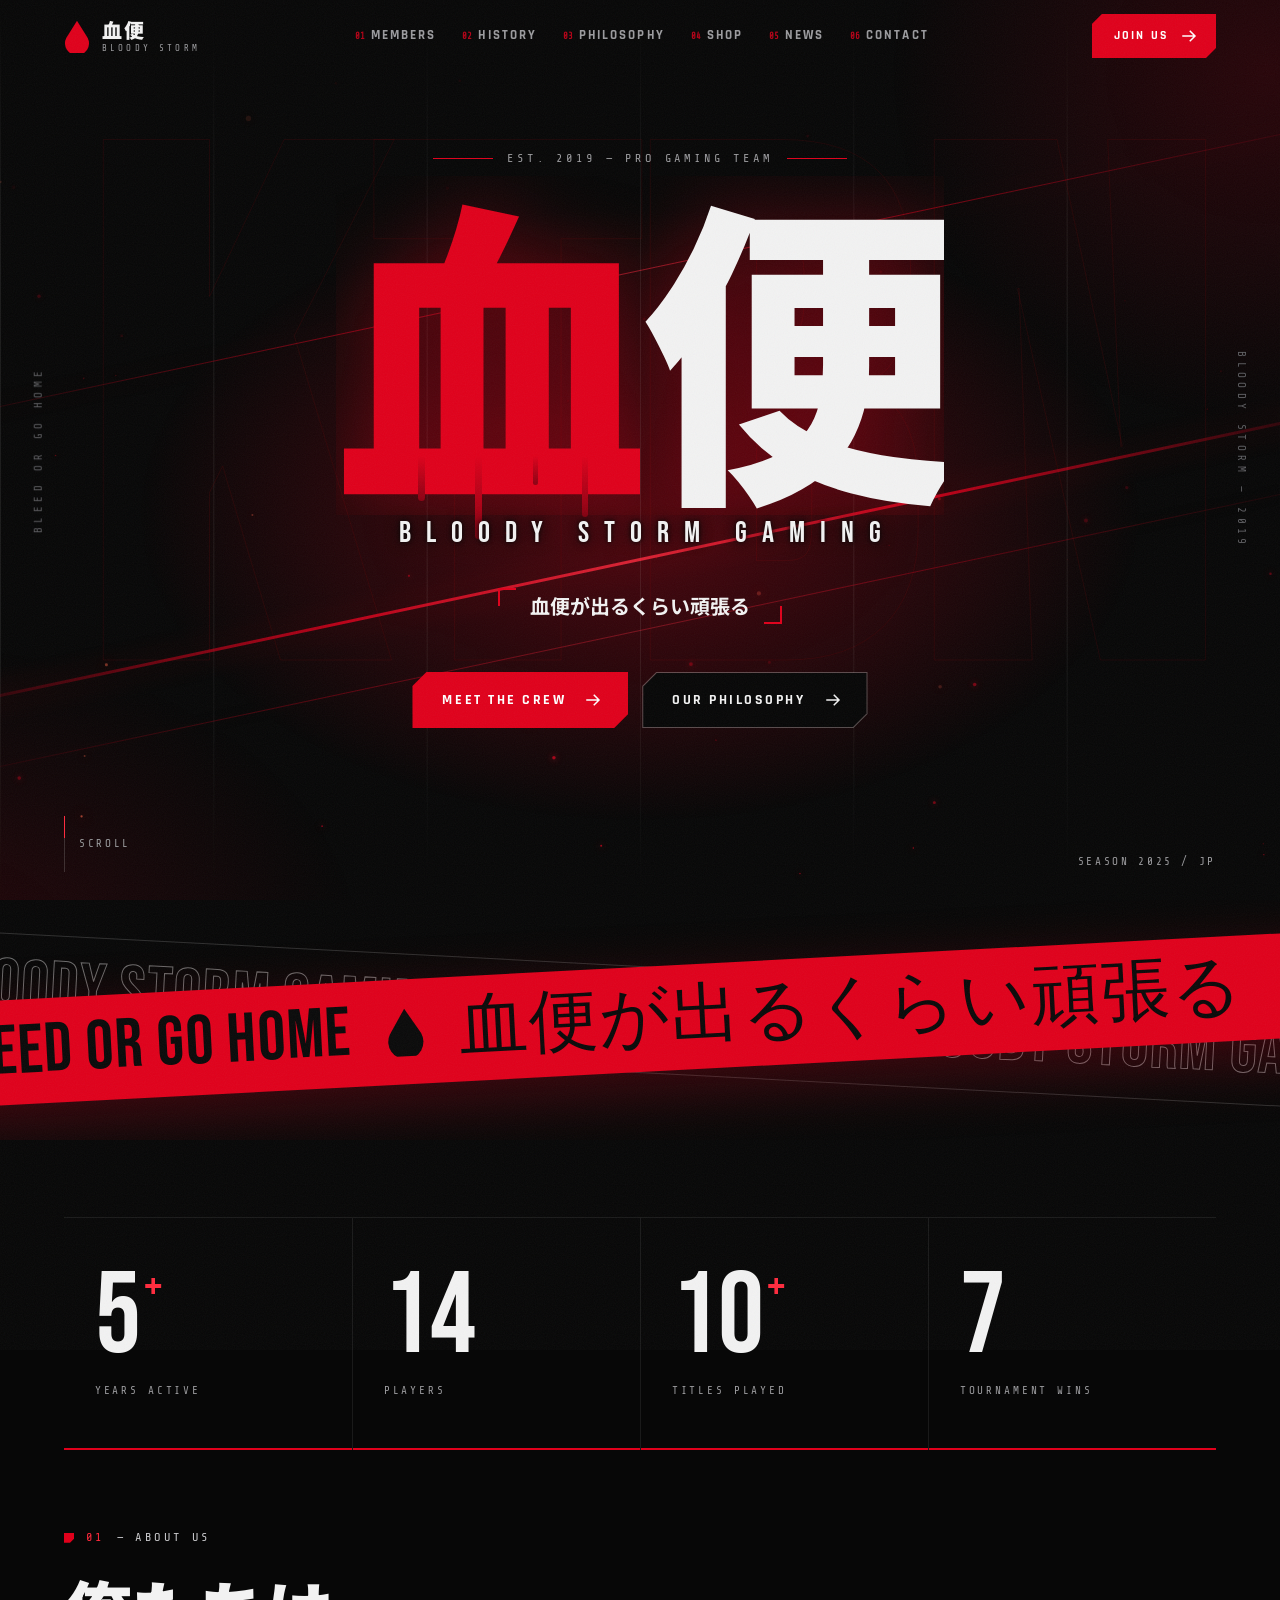
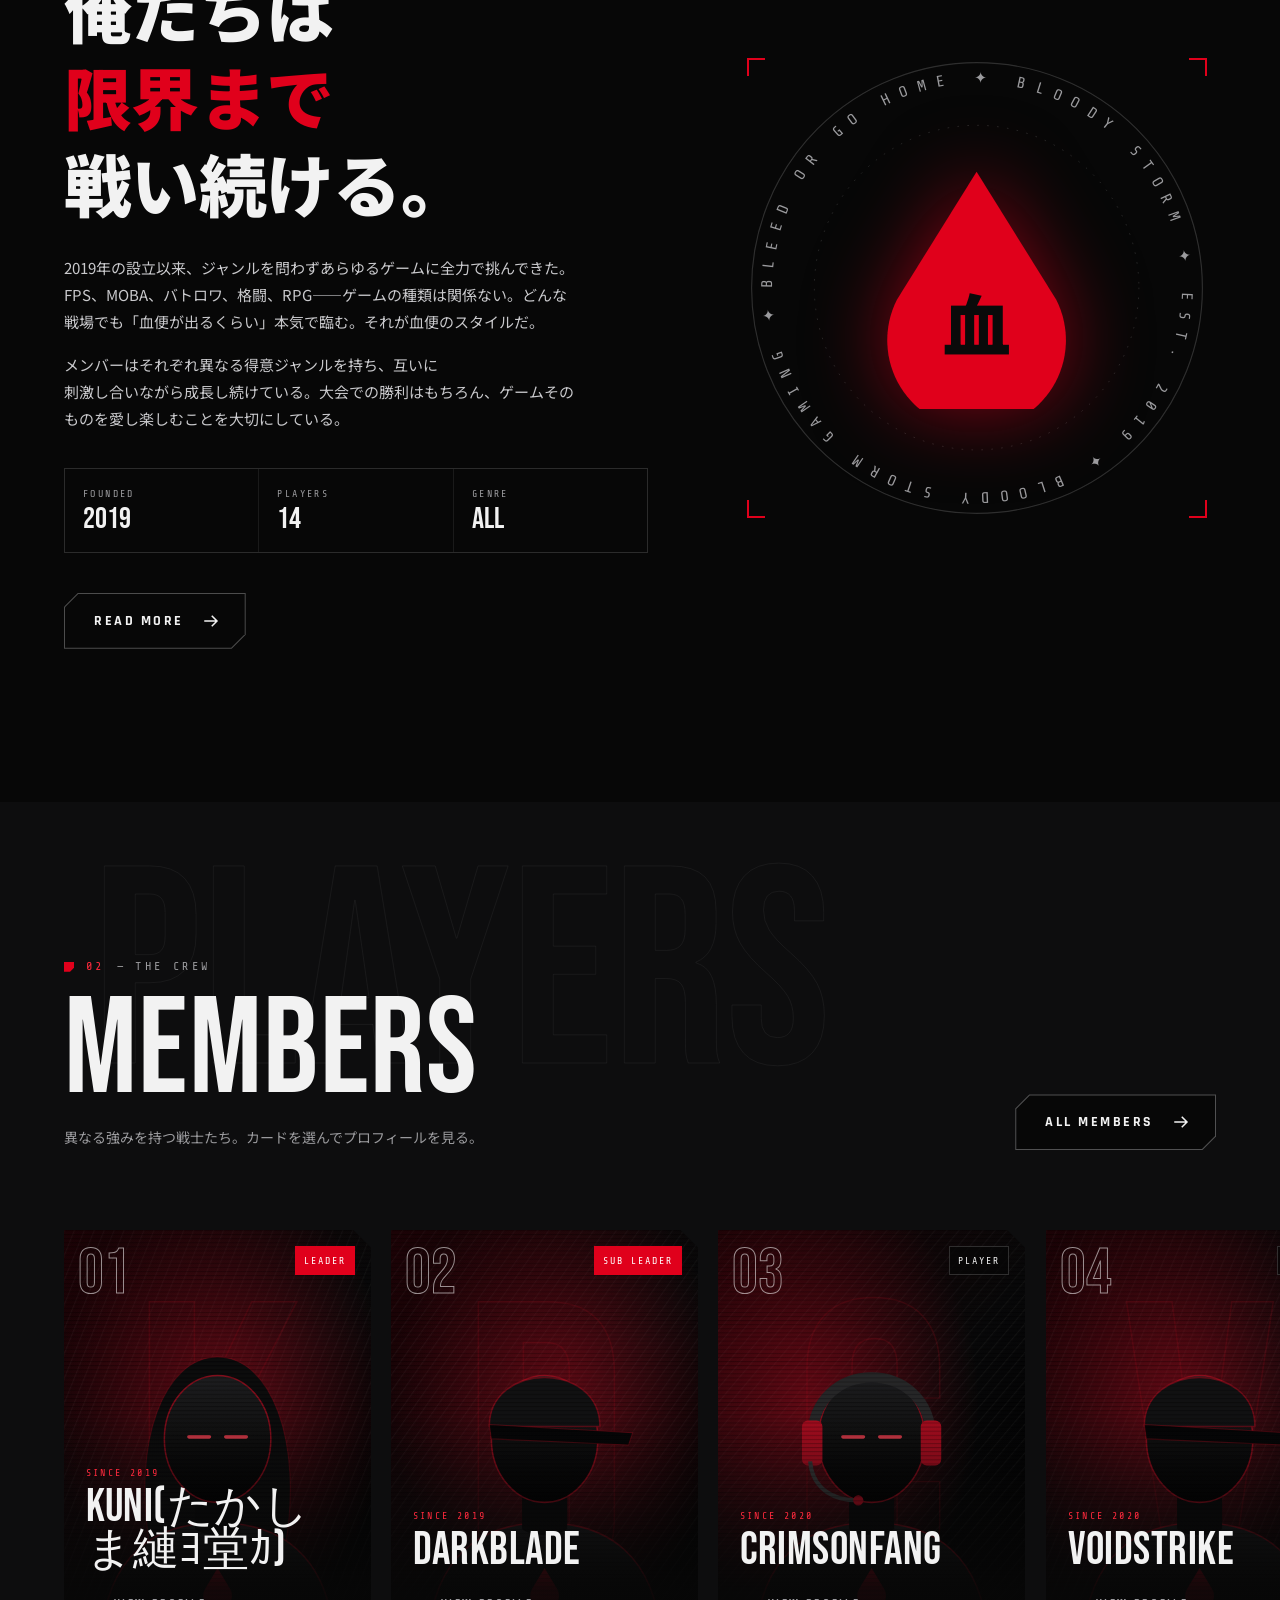
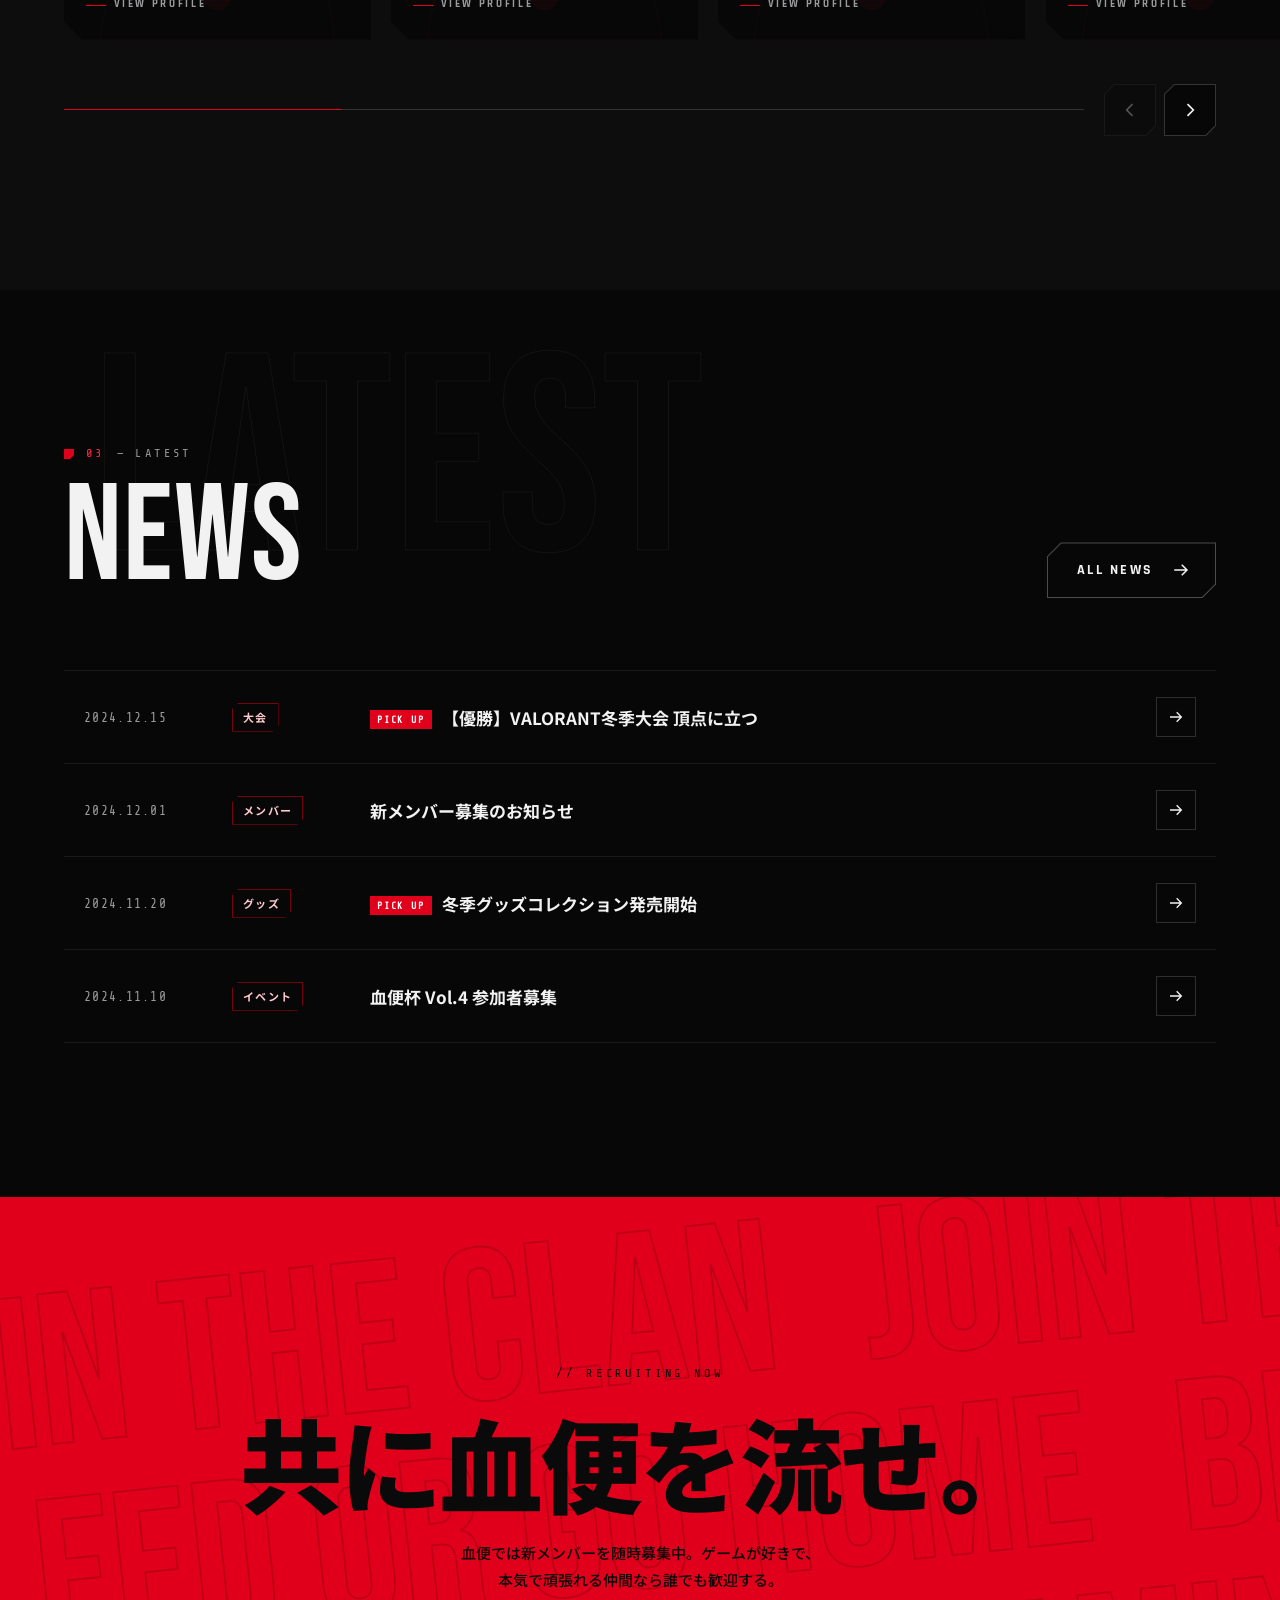
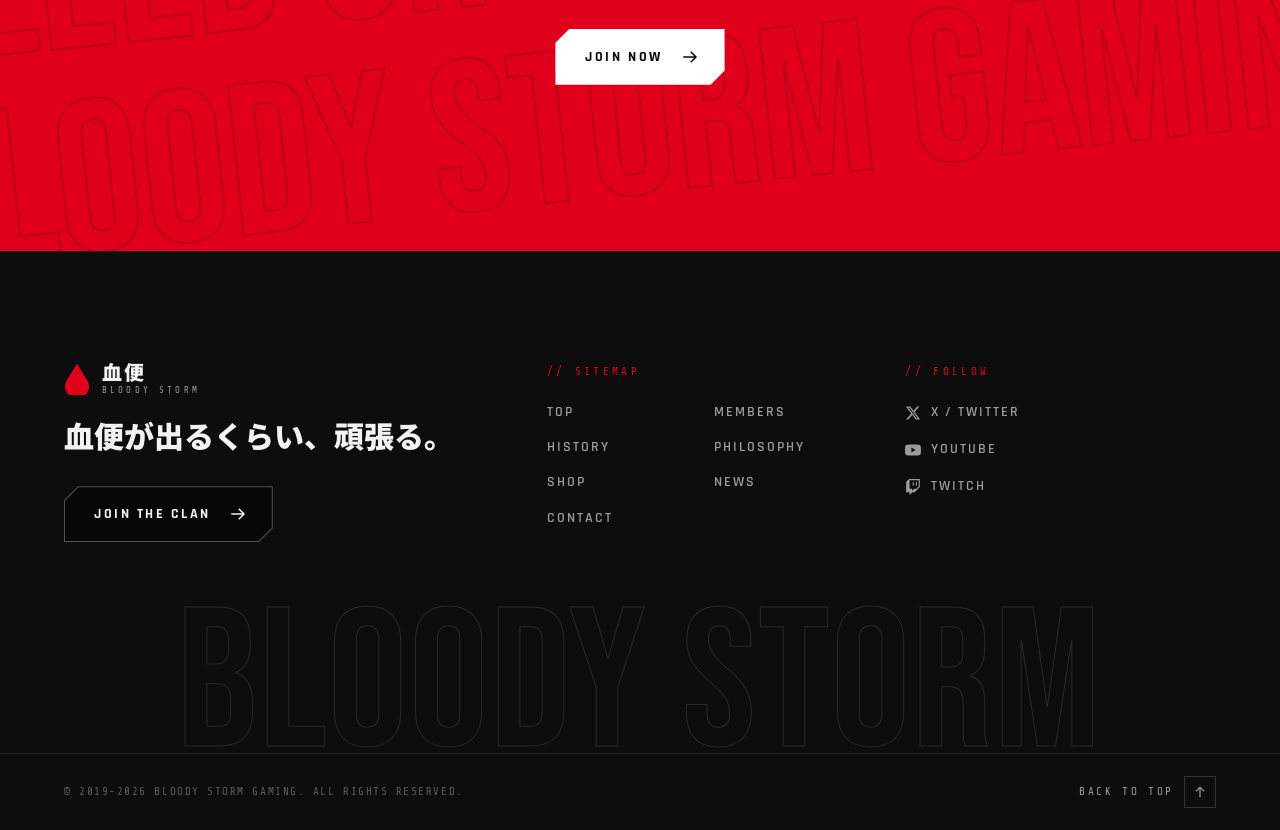
==== commit 7044239b: "feat: サイト全体のデザインを刷新し英字表記を BLOODY STORM に変更 - ローディング・ページ遷移・スクロール演出などアニメーションを強化 - スマホで日本語が文節の途中で改行されない" ====
--- a/index.html
+++ b/index.html
@@ -2,194 +2,185 @@
 <html lang="ja">
 <head>
   <meta charset="UTF-8">
-  <meta name="viewport" content="width=device-width, initial-scale=1.0">
-  <title>血便 | GAMING CLAN</title>
-  <meta name="description" content="血便が出るくらい頑張るゲーミングクラン「血便」公式サイト。設立2019年、メンバー15人弱の総合ゲーミングクラン。">
+  <meta name="viewport" content="width=device-width, initial-scale=1.0, viewport-fit=cover">
+  <meta name="theme-color" content="#070707">
+  <title>血便 | BLOODY STORM GAMING OFFICIAL</title>
+  <meta name="description" content="血便が出るくらい頑張るプロゲーミングチーム「血便」公式サイト。設立2019年、メンバー14名。">
+  <link rel="icon" href="images/logo.svg" type="image/svg+xml">
+  <link rel="preconnect" href="https://fonts.googleapis.com">
+  <link rel="preconnect" href="https://fonts.gstatic.com" crossorigin>
+  <link rel="stylesheet" href="https://fonts.googleapis.com/css2?family=Bebas+Neue&family=Rajdhani:wght@500;600;700&family=Share+Tech+Mono&family=Noto+Sans+JP:wght@400;500;700;900&display=swap">
   <link rel="stylesheet" href="css/style.css">
+  <link rel="stylesheet" href="css/components.css">
+  <script>document.documentElement.classList.add('js')</script>
 </head>
 <body>
+  <div class="loader" aria-hidden="true"><div class="loader__panel loader__panel--top"></div><div class="loader__panel loader__panel--bottom"></div></div>
 
-  <!-- Loader -->
-  <div class="page-loader">
-    <div class="loader-text"><span>血</span>便</div>
-    <div class="loader-bar"></div>
-  </div>
+  <main>
+    <!-- ============ HERO ============ -->
+    <section class="hero">
+      <div class="hero__bg" aria-hidden="true">
+        <div class="hero__glow"></div>
+        <div class="hero__lines"></div>
+        <span class="hero__slash" style="--t:30%;--h:1px;--o:.5;--sd:.3s"></span>
+        <span class="hero__slash" style="--t:62%;--h:3px;--o:.8;--sd:.45s"></span>
+        <span class="hero__slash" style="--t:70%;--h:1px;--o:.35;--sd:.6s"></span>
+        <div class="hero__ghost" style="font-family:var(--font-display);letter-spacing:0">KTBN</div>
+      </div>
 
-  <!-- Scan lines overlay -->
-  <div class="scan-lines"></div>
+      <div class="hero__inner">
+        <p class="hero__eyebrow" data-hero style="--hd:.1">EST. 2019 — PRO GAMING TEAM</p>
+        <h1 class="hero__title glitch" data-split data-text="血便">血便<span class="hero__drips" aria-hidden="true"><i style="--l:18%;--len:.14em;--dd:1.4s;--dur:2.6s"></i><i style="--l:40%;--len:.26em;--w:.022em;--dd:1.7s;--dur:3.4s"></i><i style="--l:63%;--len:.09em;--w:.016em;--dd:2s;--dur:2.2s"></i><i style="--l:82%;--len:.19em;--dd:1.55s;--dur:3s"></i></span></h1>
+        <p class="hero__en" data-hero style="--hd:.55"><span data-scramble>BLOODY STORM GAMING</span></p>
+        <p class="hero__slogan" data-hero style="--hd:.7"><span><span class="nb">血便が出るくらい</span><span class="nb">頑張る</span></span></p>
+        <div class="hero__actions" data-hero style="--hd:.85">
+          <a href="members.html" class="btn">MEET THE CREW</a>
+          <a href="philosophy.html" class="btn btn--ghost">OUR PHILOSOPHY</a>
+        </div>
+      </div>
 
-  <!-- Particle canvas -->
-  <canvas id="particle-canvas"></canvas>
+      <p class="hero__side" aria-hidden="true">BLEED OR GO HOME</p>
+      <p class="hero__side hero__side--r" aria-hidden="true">BLOODY STORM — 2019</p>
 
-  <!-- Navigation -->
-  <nav class="navbar">
-    <a href="index.html" class="nav-logo">
-      <span class="logo-blood">血</span>便
-    </a>
-    <button class="hamburger" aria-label="メニュー">
-      <span></span><span></span><span></span>
-    </button>
-    <ul class="nav-menu">
-      <li><a href="index.html">TOP</a></li>
-      <li><a href="members.html">MEMBERS</a></li>
-      <li><a href="history.html">HISTORY</a></li>
-      <li><a href="philosophy.html">PHILOSOPHY</a></li>
-      <li><a href="shop.html">SHOP</a></li>
-      <li><a href="news.html">NEWS</a></li>
-      <li><a href="contact.html">CONTACT</a></li>
-    </ul>
-  </nav>
+      <div class="hero__hud" data-hero style="--hd:1.1">
+        <div class="scroll-cue"><span class="scroll-cue__bar"></span>SCROLL</div>
+        <span class="hud-meta">SEASON 2025 / JP</span>
+      </div>
+    </section>
 
-  <!-- Hero -->
-  <section class="hero">
-    <div class="hero-bg"></div>
-    <div class="hero-grid"></div>
-    <div class="hero-content">
-      <p class="hero-eyebrow">// GAMING CLAN — EST. 2019</p>
-      <h1 class="hero-title glitch" data-text="血便">
-        <span class="blood-text">血便</span>
-      </h1>
-      <p class="hero-subtitle">KETSUBEN GAMING CLAN</p>
-      <p class="hero-slogan">「血便が出るくらい頑張る」</p>
-      <div class="hero-btns">
-        <a href="members.html" class="btn btn-primary">MEET THE CREW</a>
-        <a href="philosophy.html" class="btn btn-outline">OUR PHILOSOPHY</a>
+    <!-- ============ BANDS ============ -->
+    <div class="bands" aria-hidden="true">
+      <div class="band band--line">
+        <div class="marquee marquee--reverse" style="--speed:48s">
+          <div class="marquee__track">
+            <span class="marquee__item">BLOODY STORM GAMING <svg viewBox="0 0 40 50"><path d="M20 1 L36.5 27.5 A18.5 18.5 0 1 1 3.5 27.5 Z"/></svg></span>
+            <span class="marquee__item">EST. 2019 <svg viewBox="0 0 40 50"><path d="M20 1 L36.5 27.5 A18.5 18.5 0 1 1 3.5 27.5 Z"/></svg></span>
+          </div>
+        </div>
       </div>
-    </div>
-    <div class="scroll-indicator">
-      <span>SCROLL</span>
-      <div class="scroll-line"></div>
-    </div>
-  </section>
-
-  <!-- Stats -->
-  <div class="section" style="padding: 0;">
-    <div class="stats-grid">
-      <div class="stat-card">
-        <div class="stat-number" data-count="5" data-suffix="+">0+</div>
-        <div class="stat-label">Years Active</div>
-      </div>
-      <div class="stat-card">
-        <div class="stat-number" data-count="14" data-suffix="">0</div>
-        <div class="stat-label">Members</div>
-      </div>
-      <div class="stat-card">
-        <div class="stat-number" data-count="10" data-suffix="+">0+</div>
-        <div class="stat-label">Titles Played</div>
-      </div>
-      <div class="stat-card">
-        <div class="stat-number" data-count="7" data-suffix="">0</div>
-        <div class="stat-label">Tournament Wins</div>
-      </div>
-    </div>
-  </div>
-
-  <!-- About -->
-  <section class="section">
-    <div class="section-inner">
-      <div class="about-grid">
-        <div class="about-text reveal-left">
-          <span class="section-label">// ABOUT US</span>
-          <h2>俺たちは<br><span style="color:var(--blood)">限界まで</span><br>戦い続ける</h2>
-          <p>2019年の設立以来、ジャンルを問わずあらゆるゲームに全力で挑んできた。FPS、MOBA、バトロワ、格闘、RPG——ゲームの種類は関係ない。どんな戦場でも「血便が出るくらい」本気で臨む。それが血便のスタイルだ。</p>
-          <p>メンバー15人弱、それぞれが異なる得意ジャンルを持ち、互いに刺激し合いながら成長し続けている。大会での勝利はもちろん、ゲームそのものを愛し楽しむことを大切にしている。</p>
-          <a href="philosophy.html" class="btn btn-outline" style="margin-top:24px">READ MORE →</a>
-        </div>
-        <div class="about-visual reveal-right">
-          <div class="clan-emblem">🩸</div>
+      <div class="band band--red">
+        <div class="marquee" style="--speed:34s">
+          <div class="marquee__track">
+            <span class="marquee__item">BLEED OR GO HOME <svg viewBox="0 0 40 50"><path d="M20 1 L36.5 27.5 A18.5 18.5 0 1 1 3.5 27.5 Z"/></svg></span>
+            <span class="marquee__item">血便が出るくらい頑張る <svg viewBox="0 0 40 50"><path d="M20 1 L36.5 27.5 A18.5 18.5 0 1 1 3.5 27.5 Z"/></svg></span>
+          </div>
         </div>
       </div>
     </div>
-  </section>
 
-  <!-- Featured Members -->
-  <section class="section" style="background: rgba(139,0,0,0.03);">
-    <div class="section-inner">
-      <div class="section-header">
-        <span class="section-label">// THE CREW</span>
-        <h2 class="section-title glitch" data-text="MEMBERS">MEMBERS</h2>
-        <div class="section-divider"></div>
-        <p class="section-desc">それぞれが異なる強みを持つ戦士たち。多様なゲームジャンルで血便の名を轟かせる。</p>
-      </div>
-      <div class="members-grid" id="featured-members"></div>
-      <div style="text-align:center; margin-top:48px;">
-        <a href="members.html" class="btn btn-outline">ALL MEMBERS →</a>
-      </div>
-    </div>
-  </section>
-
-  <!-- Recent News -->
-  <section class="section">
-    <div class="section-inner">
-      <div class="section-header">
-        <span class="section-label">// LATEST</span>
-        <h2 class="section-title">NEWS</h2>
-        <div class="section-divider"></div>
-      </div>
-      <div class="news-list" id="featured-news"></div>
-      <div style="text-align:center; margin-top:48px;">
-        <a href="news.html" class="btn btn-outline">ALL NEWS →</a>
-      </div>
-    </div>
-  </section>
-
-  <!-- CTA Banner -->
-  <section class="section" style="padding: 80px 0;">
-    <div class="section-inner" style="text-align:center;">
-      <div class="reveal" style="border: 1px solid rgba(139,0,0,0.3); padding: 64px 40px; background: rgba(139,0,0,0.05); position:relative; overflow:hidden;">
-        <div style="position:absolute;inset:0;background:radial-gradient(ellipse at center, rgba(139,0,0,0.15) 0%, transparent 70%);pointer-events:none;"></div>
-        <span class="section-label" style="position:relative;z-index:1;">// JOIN US</span>
-        <h2 style="font-family:var(--font-display);font-size:clamp(40px,6vw,80px);letter-spacing:4px;margin:16px 0;position:relative;z-index:1;">
-          共に<span style="color:var(--blood)">血便</span>を流せ
-        </h2>
-        <p style="color:var(--gray);max-width:500px;margin:0 auto 32px;position:relative;z-index:1;line-height:1.8;">
-          血便では新メンバーを随時募集中。ゲームが好きで、本気で頑張れる仲間なら誰でも歓迎する。
-        </p>
-        <a href="contact.html" class="btn btn-primary" style="position:relative;z-index:1;">JOIN NOW →</a>
-      </div>
-    </div>
-  </section>
-
-  <!-- Footer -->
-  <footer class="footer">
-    <div class="footer-inner">
-      <div class="footer-top">
-        <div class="footer-brand">
-          <div class="footer-logo"><span>血</span>便</div>
-          <p>血便が出るくらい頑張る、総合ゲーミングクラン。2019年設立、メンバー15人弱。あらゆるゲームで頂点を目指す。</p>
-        </div>
-        <div class="footer-nav">
-          <h4>Navigation</h4>
-          <ul>
-            <li><a href="index.html">Top</a></li>
-            <li><a href="members.html">Members</a></li>
-            <li><a href="history.html">History</a></li>
-            <li><a href="philosophy.html">Philosophy</a></li>
-            <li><a href="shop.html">Shop</a></li>
-            <li><a href="news.html">News</a></li>
-            <li><a href="contact.html">Contact</a></li>
-          </ul>
-        </div>
-        <div class="footer-nav">
-          <h4>Social</h4>
-          <ul>
-            <li><a href="#">Twitter / X</a></li>
-            <li><a href="#">YouTube</a></li>
-            <li><a href="#">Twitch</a></li>
-          </ul>
+    <!-- ============ STATS ============ -->
+    <section class="section" style="padding-block: clamp(40px, 6vw, 80px)">
+      <div class="container">
+        <div class="stats" data-stagger=".12">
+          <div class="stat"><p class="stat__num" data-count="5"><span class="count">0</span><sup>+</sup></p><p class="stat__label">YEARS ACTIVE</p></div>
+          <div class="stat"><p class="stat__num" data-count="14"><span class="count">0</span></p><p class="stat__label">PLAYERS</p></div>
+          <div class="stat"><p class="stat__num" data-count="10"><span class="count">0</span><sup>+</sup></p><p class="stat__label">TITLES PLAYED</p></div>
+          <div class="stat"><p class="stat__num" data-count="7"><span class="count">0</span></p><p class="stat__label">TOURNAMENT WINS</p></div>
         </div>
       </div>
-      <div class="footer-bottom">
-        <p class="footer-copy">© 2019-2025 血便 Gaming Clan. All Rights Reserved.</p>
-        <p class="footer-slogan">「血便が出るくらい頑張る」</p>
+    </section>
+
+    <!-- ============ ABOUT ============ -->
+    <section class="section section--flush-top">
+      <div class="container about">
+        <div class="about__text">
+          <p class="sec-head__index" data-reveal="fade"><b>01</b> — ABOUT US</p>
+          <h2 class="about__title" data-reveal="mask">
+            <span class="nb">俺たちは</span><br><span class="nb red">限界まで</span><br><span class="nb">戦い続ける。</span>
+          </h2>
+          <p data-reveal="up">2019年の設立以来、ジャンルを問わずあらゆるゲームに全力で挑んできた。FPS、MOBA、バトロワ、格闘、RPG——ゲームの種類は関係ない。どんな戦場でも「血便が出るくらい」本気で臨む。それが血便のスタイルだ。</p>
+          <p data-reveal="up">メンバーはそれぞれ異なる得意ジャンルを持ち、互いに刺激し合いながら成長し続けている。大会での勝利はもちろん、ゲームそのものを愛し楽しむことを大切にしている。</p>
+          <dl class="about__facts" data-reveal="up">
+            <div><dt>FOUNDED</dt><dd>2019</dd></div>
+            <div><dt>PLAYERS</dt><dd>14</dd></div>
+            <div><dt>GENRE</dt><dd>ALL</dd></div>
+          </dl>
+          <a href="philosophy.html" class="btn btn--ghost" data-reveal="up">READ MORE</a>
+        </div>
+
+        <div class="about__visual" data-reveal="scale">
+          <div class="emblem" aria-hidden="true">
+            <span class="emblem__tick"></span><span class="emblem__tick"></span><span class="emblem__tick"></span><span class="emblem__tick"></span>
+            <svg class="emblem__ring" viewBox="0 0 400 400">
+              <defs><path id="ring-o" d="M200 200 m-178 0 a178 178 0 1 1 356 0 a178 178 0 1 1 -356 0"/></defs>
+              <circle cx="200" cy="200" r="196"/>
+              <text><textPath href="#ring-o" textLength="1100" lengthAdjust="spacing">BLEED OR GO HOME ✦ BLOODY STORM ✦ EST. 2019 ✦ BLOODY STORM GAMING ✦</textPath></text>
+            </svg>
+            <svg class="emblem__ring emblem__ring--inner" viewBox="0 0 400 400">
+              <circle cx="200" cy="200" r="196" stroke-dasharray="2 10"/>
+            </svg>
+            <svg class="emblem__core" viewBox="0 0 40 50">
+              <path d="M20 1 L36.5 27.5 A18.5 18.5 0 1 1 3.5 27.5 Z"/>
+              <text x="20" y="38" text-anchor="middle" font-size="14">血</text>
+            </svg>
+          </div>
+        </div>
       </div>
-    </div>
-  </footer>
+    </section>
 
+    <!-- ============ MEMBERS ============ -->
+    <section class="section section--dark">
+      <div class="container">
+        <div class="sec-head">
+          <span class="sec-head__ghost" aria-hidden="true">PLAYERS</span>
+          <div>
+            <p class="sec-head__index" data-reveal="fade"><b>02</b> — THE CREW</p>
+            <h2 class="sec-head__title" data-split>MEMBERS</h2>
+            <p class="sec-head__jp" data-reveal="up"><span class="nb">異なる強みを持つ戦士たち。</span><span class="nb">カードを選んでプロフィールを見る。</span></p>
+          </div>
+          <a href="members.html" class="btn btn--ghost" data-reveal="up">ALL MEMBERS</a>
+        </div>
+      </div>
+      <div class="rail" id="member-rail"></div>
+      <div class="container">
+        <div class="rail-bar" id="member-rail-bar">
+          <div class="rail-bar__track"><span class="rail-bar__thumb"></span></div>
+          <div class="rail-bar__btns">
+            <button type="button" class="icon-btn" data-rail="-1" aria-label="前へ"><svg viewBox="0 0 24 24" fill="none" stroke="currentColor" stroke-width="2"><path d="M15 5l-7 7 7 7"/></svg></button>
+            <button type="button" class="icon-btn" data-rail="1" aria-label="次へ"><svg viewBox="0 0 24 24" fill="none" stroke="currentColor" stroke-width="2"><path d="M9 5l7 7-7 7"/></svg></button>
+          </div>
+        </div>
+      </div>
+    </section>
+
+    <!-- ============ NEWS ============ -->
+    <section class="section">
+      <div class="container">
+        <div class="sec-head">
+          <span class="sec-head__ghost" aria-hidden="true">LATEST</span>
+          <div>
+            <p class="sec-head__index" data-reveal="fade"><b>03</b> — LATEST</p>
+            <h2 class="sec-head__title" data-split>NEWS</h2>
+          </div>
+          <a href="news.html" class="btn btn--ghost" data-reveal="up">ALL NEWS</a>
+        </div>
+        <div class="news" id="news-list"></div>
+      </div>
+    </section>
+
+    <!-- ============ CTA ============ -->
+    <section class="cta">
+      <div class="cta__bg" aria-hidden="true">
+        <div class="marquee" style="--speed:40s"><div class="marquee__track"><span class="marquee__item">JOIN THE CLAN</span></div></div>
+        <div class="marquee marquee--reverse" style="--speed:46s"><div class="marquee__track"><span class="marquee__item">BLEED OR GO HOME</span></div></div>
+        <div class="marquee" style="--speed:52s"><div class="marquee__track"><span class="marquee__item">BLOODY STORM GAMING</span></div></div>
+      </div>
+      <div class="container cta__inner">
+        <p class="cta__label" data-reveal="fade">// RECRUITING NOW</p>
+        <h2 class="cta__title" data-reveal="mask"><span class="nb">共に血便を</span><span class="nb">流せ。</span></h2>
+        <p class="cta__text" data-reveal="up"><span class="nb">血便では新メンバーを</span><span class="nb">随時募集中。</span><span class="nb">ゲームが好きで、</span><span class="nb">本気で頑張れる仲間なら</span><span class="nb">誰でも歓迎する。</span></p>
+        <a href="contact.html" class="btn btn--white" data-reveal="up">JOIN NOW</a>
+      </div>
+    </section>
+  </main>
+
+  <script src="js/layout.js"></script>
   <script src="js/main.js"></script>
+  <script src="js/render.js"></script>
   <script>
-    loadMembers('featured-members', 6);
-    loadNews('featured-news', 4);
+    KTBN.renderMemberRail(document.getElementById('member-rail'), document.getElementById('member-rail-bar'));
+    KTBN.renderNews(document.getElementById('news-list'), { limit: 4 });
   </script>
 </body>
 </html>
--- a/css/style.css
+++ b/css/style.css
@@ -1,1452 +1,645 @@
 /* =============================================
    KTBN - 血便 Gaming Clan Official Site
-   Main Stylesheet
-   ============================================= */
-
-@import url('https://fonts.googleapis.com/css2?family=Bebas+Neue&family=Rajdhani:wght@400;600;700&family=Share+Tech+Mono&family=Noto+Sans+JP:wght@400;700;900&display=swap');
-
-/* ---- Reset & Variables ---- */
+   Base: tokens / typography / nav / buttons / loader / footer / motion
+   ============================================= */
+
+/* Fonts are loaded via <link> in each page head */
+
 *, *::before, *::after { box-sizing: border-box; margin: 0; padding: 0; }
+[hidden] { display: none !important; }
 
 :root {
-  --black: #0a0a0a;
-  --dark: #111111;
-  --dark2: #1a1a1a;
-  --dark3: #222222;
-  --crimson: #8B0000;
-  --crimson2: #A00000;
-  --dark-red: #CC0000;
-  --red: #FF0000;
-  --blood: #FF1111;
-  --accent: #FF3333;
-  --white: #ffffff;
-  --gray: #888888;
-  --light-gray: #cccccc;
-  --font-en: 'Rajdhani', 'Bebas Neue', sans-serif;
-  --font-display: 'Bebas Neue', sans-serif;
-  --font-mono: 'Share Tech Mono', monospace;
-  --font-jp: 'Noto Sans JP', sans-serif;
-  --nav-height: 70px;
-  --transition: 0.3s ease;
-}
-
-html { scroll-behavior: smooth; }
+  --bg: #070707;
+  --bg-2: #0d0d0e;
+  --bg-3: #151516;
+  --bg-4: #1d1d1f;
+  --line: rgba(255, 255, 255, 0.08);
+  --line-2: rgba(255, 255, 255, 0.16);
+  --red: #e0001b;
+  --red-hi: #ff2a3d;
+  --red-deep: #8a0012;
+  --red-dark: #3a0007;
+  --red-glow: rgba(224, 0, 27, 0.45);
+  --text: #f2f2f2;
+  --muted: #9b9b9e;
+  --dim: #5d5d61;
+
+  --font-display: 'Bebas Neue', 'Impact', sans-serif;
+  --font-en: 'Rajdhani', 'Noto Sans JP', sans-serif;
+  --font-mono: 'Share Tech Mono', ui-monospace, monospace;
+  --font-jp: 'Noto Sans JP', 'Hiragino Sans', 'Yu Gothic', sans-serif;
+
+  --ease: cubic-bezier(0.16, 1, 0.3, 1);
+  --ease-io: cubic-bezier(0.77, 0, 0.175, 1);
+  --nav-h: 72px;
+  --gutter: clamp(20px, 5vw, 64px);
+  --max: 1280px;
+  --cut: 14px;
+}
+
+html { scroll-behavior: smooth; -webkit-text-size-adjust: 100%; }
 
 body {
-  background-color: var(--black);
-  color: var(--white);
+  background: var(--bg);
+  color: var(--text);
   font-family: var(--font-jp);
+  font-size: 15px;
+  line-height: 1.8;
   overflow-x: hidden;
-  line-height: 1.6;
-}
+  -webkit-font-smoothing: antialiased;
+  line-break: strict;
+  overflow-wrap: anywhere;
+}
+
+body.is-locked { overflow: hidden; }
 
 a { color: inherit; text-decoration: none; }
-
-img { max-width: 100%; height: auto; }
-
-/* ---- Scrollbar ---- */
+img, svg { display: block; max-width: 100%; }
+button { font: inherit; color: inherit; background: none; border: 0; cursor: pointer; }
+ul, ol { list-style: none; }
+
+::selection { background: var(--red); color: #fff; }
 ::-webkit-scrollbar { width: 6px; }
-::-webkit-scrollbar-track { background: var(--dark); }
-::-webkit-scrollbar-thumb { background: var(--crimson2); border-radius: 3px; }
+::-webkit-scrollbar-track { background: var(--bg); }
+::-webkit-scrollbar-thumb { background: var(--red-deep); }
 ::-webkit-scrollbar-thumb:hover { background: var(--red); }
 
-/* =============================================
-   CANVAS PARTICLE BACKGROUND
-   ============================================= */
-#particle-canvas {
-  position: fixed;
-  top: 0; left: 0;
+:focus-visible { outline: 2px solid var(--red-hi); outline-offset: 3px; }
+
+/* ---- Typography helpers: no ugly Japanese line breaks ---- */
+body { word-break: auto-phrase; }        /* Chrome/Edge: break Japanese only between phrases */
+h1, h2, h3, h4 { font-weight: 700; line-height: 1.25; text-wrap: balance; }
+p { text-wrap: pretty; }
+.nb { display: inline-block; }           /* phrase chunk: breaks only between chunks */
+.nowrap { white-space: nowrap; }
+.red { color: var(--red); }
+.sr-only { position: absolute; width: 1px; height: 1px; overflow: hidden; clip: rect(0 0 0 0); white-space: nowrap; }
+
+.container { width: 100%; max-width: var(--max); margin-inline: auto; padding-inline: var(--gutter); }
+
+/* =============================================
+   BACKGROUND FX
+   ============================================= */
+#ember-canvas {
+  position: fixed; inset: 0;
   width: 100%; height: 100%;
   pointer-events: none;
   z-index: 0;
-  opacity: 0.4;
-}
+}
+
+.grain {
+  position: fixed; inset: -50%;
+  width: 200%; height: 200%;
+  pointer-events: none;
+  z-index: 9990;
+  opacity: 0.05;
+  background-image: url("data:image/svg+xml,%3Csvg xmlns='http://www.w3.org/2000/svg' width='160' height='160'%3E%3Cfilter id='n'%3E%3CfeTurbulence type='fractalNoise' baseFrequency='.9' numOctaves='2' stitchTiles='stitch'/%3E%3C/filter%3E%3Crect width='100%25' height='100%25' filter='url(%23n)'/%3E%3C/svg%3E");
+  animation: grain 1.2s steps(6) infinite;
+}
+@keyframes grain {
+  0% { transform: translate(0, 0); }
+  20% { transform: translate(-3%, 2%); }
+  40% { transform: translate(2%, -4%); }
+  60% { transform: translate(-4%, -1%); }
+  80% { transform: translate(3%, 3%); }
+  100% { transform: translate(0, 0); }
+}
+
+.scroll-progress {
+  position: fixed; top: 0; left: 0; right: 0;
+  height: 2px;
+  z-index: 1200;
+  background: linear-gradient(90deg, var(--red-deep), var(--red-hi));
+  transform-origin: 0 50%;
+  transform: scaleX(var(--p, 0));
+  box-shadow: 0 0 12px var(--red-glow);
+}
+
+/* Cursor follower (fine pointers only) */
+.cursor { display: none; }
+@media (hover: hover) and (pointer: fine) {
+  .cursor {
+    display: block;
+    position: fixed; top: 0; left: 0;
+    width: 36px; height: 36px;
+    margin: -18px 0 0 -18px;
+    border: 1px solid rgba(255, 42, 61, 0.7);
+    pointer-events: none;
+    z-index: 9995;
+    transform: translate3d(var(--x, -100px), var(--y, -100px), 0);
+    transition: width .35s var(--ease), height .35s var(--ease), margin .35s var(--ease), background-color .35s, border-color .35s, opacity .3s;
+    clip-path: polygon(8px 0, 100% 0, 100% calc(100% - 8px), calc(100% - 8px) 100%, 0 100%, 0 8px);
+    mix-blend-mode: screen;
+  }
+  .cursor.is-hover {
+    width: 64px; height: 64px; margin: -32px 0 0 -32px;
+    background: rgba(224, 0, 27, 0.18);
+    border-color: var(--red-hi);
+  }
+  .cursor.is-hidden { opacity: 0; }
+}
+
+/* =============================================
+   LOADER & PAGE TRANSITION
+   ============================================= */
+.loader {
+  position: fixed; inset: 0;
+  z-index: 10000;
+  display: grid; place-items: center;
+  pointer-events: none;
+}
+.loader__panel {
+  position: absolute; left: 0; right: 0;
+  height: 50.5%;
+  background: var(--bg);
+  transition: transform 1s var(--ease-io);
+}
+.loader__panel--top { top: 0; }
+.loader__panel--bottom { bottom: 0; }
+.loader__line {
+  position: absolute; left: 0; right: 0; top: 50%;
+  height: 2px; margin-top: -1px;
+  background: var(--red-hi);
+  box-shadow: 0 0 24px var(--red), 0 0 60px var(--red);
+  transform: scaleX(var(--load, 0));
+  transition: transform .25s linear, opacity .4s .3s;
+}
+.loader__center {
+  position: relative;
+  display: flex; flex-direction: column; align-items: center; gap: 18px;
+  transition: opacity .35s, transform .6s var(--ease);
+}
+.loader__mark { width: 64px; height: 80px; }
+.loader__mark path {
+  fill: transparent;
+  stroke: var(--red-hi);
+  stroke-width: 2;
+  stroke-dasharray: 320;
+  stroke-dashoffset: 320;
+  animation: drawMark 1.1s var(--ease) forwards, fillMark .5s .9s forwards;
+}
+@keyframes drawMark { to { stroke-dashoffset: 0; } }
+@keyframes fillMark { to { fill: var(--red); } }
+.loader__word {
+  font-family: var(--font-display);
+  font-size: 15px;
+  letter-spacing: 0.6em;
+  margin-right: -0.6em;
+  color: var(--muted);
+}
+.loader__count {
+  font-family: var(--font-mono);
+  font-size: 12px;
+  color: var(--red-hi);
+  letter-spacing: 0.2em;
+}
+.loader.is-done .loader__center { opacity: 0; transform: scale(.9); }
+.loader.is-done .loader__line { opacity: 0; }
+.loader.is-done .loader__panel--top { transform: translateY(-101%); }
+.loader.is-done .loader__panel--bottom { transform: translateY(101%); }
+.loader.is-gone { visibility: hidden; }
+/* Returning visit in same session: skip intro, reveal with a wipe */
+.loader.is-quick .loader__center,
+.loader.is-quick .loader__line { display: none; }
+
+.wipe {
+  position: fixed; inset: 0;
+  z-index: 10001;
+  pointer-events: none;
+}
+.wipe span {
+  position: absolute; inset: 0;
+  transform: translateX(101%);
+  transition: transform .6s var(--ease-io);
+}
+.wipe span:nth-child(1) { background: var(--red); }
+.wipe span:nth-child(2) { background: var(--bg); transition-delay: .08s; }
+.wipe.is-active span { transform: translateX(0); }
 
 /* =============================================
    NAVIGATION
    ============================================= */
-.navbar {
-  position: fixed;
-  top: 0; left: 0; right: 0;
-  height: var(--nav-height);
-  background: rgba(10, 10, 10, 0.92);
-  backdrop-filter: blur(10px);
-  border-bottom: 1px solid rgba(139, 0, 0, 0.4);
-  z-index: 1000;
-  display: flex;
-  align-items: center;
-  justify-content: space-between;
-  padding: 0 40px;
-  transition: border-color var(--transition);
-}
-
-.navbar::after {
+.nav {
+  position: fixed; top: 0; left: 0; right: 0;
+  height: var(--nav-h);
+  z-index: 1100;
+  display: flex; align-items: center; justify-content: space-between;
+  gap: 24px;
+  padding-inline: var(--gutter);
+  transition: transform .5s var(--ease), background-color .4s, backdrop-filter .4s;
+}
+.nav::after {
   content: '';
-  position: absolute;
-  bottom: 0; left: 0; right: 0;
+  position: absolute; left: 0; right: 0; bottom: 0;
   height: 1px;
-  background: linear-gradient(90deg, transparent, var(--crimson), var(--red), var(--crimson), transparent);
-}
-
-.nav-logo {
-  display: flex;
-  align-items: center;
-  gap: 12px;
+  background: linear-gradient(90deg, transparent, var(--line-2) 20%, var(--line-2) 80%, transparent);
+  opacity: 0;
+  transition: opacity .4s;
+}
+.nav.is-scrolled { background: rgba(7, 7, 7, 0.78); backdrop-filter: blur(14px) saturate(140%); -webkit-backdrop-filter: blur(14px) saturate(140%); }
+.nav.is-scrolled::after { opacity: 1; }
+.nav.is-hidden { transform: translateY(-100%); }
+
+.brand {
+  display: flex; align-items: center; gap: 12px;
+  position: relative; z-index: 2;
+  white-space: nowrap;
+}
+.brand__mark { width: 26px; height: 32px; transition: transform .6s var(--ease); }
+.brand__mark path { fill: var(--red); }
+.brand:hover .brand__mark { transform: rotate(-12deg) scale(1.08); }
+.brand__text { display: flex; flex-direction: column; line-height: 1; }
+.brand__jp { font-family: var(--font-jp); font-weight: 900; font-size: 20px; letter-spacing: .08em; }
+.brand__en { font-family: var(--font-mono); font-size: 9px; letter-spacing: .35em; color: var(--muted); margin-top: 4px; }
+
+.nav__links { display: flex; align-items: center; gap: clamp(4px, 1.4vw, 22px); }
+.nav__link {
+  position: relative;
+  display: flex; align-items: baseline; gap: 6px;
+  padding: 10px 4px;
+  font-family: var(--font-en);
+  font-weight: 700;
+  font-size: 13px;
+  letter-spacing: .16em;
+  color: var(--muted);
+  transition: color .3s;
+  white-space: nowrap;
+}
+.nav__link small { font-family: var(--font-mono); font-size: 9px; color: var(--red); letter-spacing: 0; opacity: .8; }
+.nav__link .roll { display: inline-block; overflow: hidden; height: 1.2em; line-height: 1.2em; vertical-align: bottom; }
+.nav__link .roll > span { display: block; transition: transform .45s var(--ease); }
+.nav__link .roll > span::after { content: attr(data-text); display: block; color: var(--text); }
+.nav__link:hover { color: var(--text); }
+.nav__link:hover .roll > span { transform: translateY(-50%); }
+.nav__link::after {
+  content: '';
+  position: absolute; left: 4px; right: 4px; bottom: 4px;
+  height: 2px; background: var(--red);
+  transform: scaleX(0); transform-origin: right;
+  transition: transform .45s var(--ease);
+}
+.nav__link.is-active { color: var(--text); }
+.nav__link.is-active::after { transform: scaleX(1); transform-origin: left; }
+
+.nav__cta { margin-left: 8px; }
+
+.burger {
+  display: none;
+  position: relative; z-index: 2;
+  width: 48px; height: 48px;
+  margin-right: -10px;
+}
+.burger span {
+  position: absolute; left: 12px; right: 12px;
+  height: 2px; background: var(--text);
+  transition: transform .5s var(--ease), top .5s var(--ease), width .5s var(--ease), background-color .3s;
+}
+.burger span:nth-child(1) { top: 18px; }
+.burger span:nth-child(2) { top: 28px; right: 20px; background: var(--red); }
+.burger.is-open span:nth-child(1) { top: 23px; transform: rotate(45deg); }
+.burger.is-open span:nth-child(2) { top: 23px; right: 12px; transform: rotate(-45deg); background: var(--text); }
+
+/* Mobile overlay menu */
+.menu {
+  position: fixed; inset: 0;
+  z-index: 1050;
+  display: flex; flex-direction: column; justify-content: center;
+  padding: calc(var(--nav-h) + 16px) var(--gutter) 40px;
+  background: var(--bg);
+  clip-path: circle(0 at calc(100% - 44px) 36px);
+  transition: clip-path .8s var(--ease-io), visibility 0s .8s;
+  visibility: hidden;
+  overflow-y: auto;
+}
+.menu::before {
+  content: '血便';
+  position: absolute; right: -0.1em; bottom: -0.15em;
+  font-family: var(--font-jp); font-weight: 900;
+  font-size: 46vw; line-height: 1;
+  color: transparent;
+  -webkit-text-stroke: 1px rgba(224, 0, 27, 0.18);
+  pointer-events: none;
+}
+.menu.is-open { clip-path: circle(150% at calc(100% - 44px) 36px); visibility: visible; transition: clip-path .8s var(--ease-io), visibility 0s; }
+.menu__list { display: flex; flex-direction: column; gap: 2px; position: relative; }
+.menu__item { overflow: hidden; }
+.menu__link {
+  display: flex; align-items: baseline; gap: 14px;
   font-family: var(--font-display);
-  font-size: 28px;
-  letter-spacing: 3px;
-  color: var(--white);
-  text-transform: uppercase;
-}
-
-.nav-logo .logo-blood {
-  color: var(--blood);
-  text-shadow: 0 0 20px var(--crimson), 0 0 40px var(--crimson2);
-}
-
-.nav-logo img { height: 40px; width: 40px; }
-
-.nav-menu {
-  display: flex;
-  align-items: center;
-  gap: 8px;
-  list-style: none;
-}
-
-.nav-menu a {
+  font-size: clamp(40px, 12vw, 64px);
+  line-height: 1.05;
+  letter-spacing: .02em;
+  transform: translateY(105%);
+  transition: transform .8s var(--ease), color .3s;
+}
+.menu__link small { font-family: var(--font-mono); font-size: 12px; color: var(--red); }
+.menu__link.is-active, .menu__link:active { color: var(--red-hi); }
+.menu.is-open .menu__link { transform: translateY(0); transition-delay: calc(.25s + var(--i) * .05s); }
+.menu__foot {
+  position: relative;
+  display: flex; flex-wrap: wrap; justify-content: space-between; gap: 16px;
+  margin-top: 40px; padding-top: 20px;
+  border-top: 1px solid var(--line);
+  font-family: var(--font-mono); font-size: 11px; letter-spacing: .2em; color: var(--muted);
+  opacity: 0; transition: opacity .5s;
+}
+.menu.is-open .menu__foot { opacity: 1; transition-delay: .7s; }
+.menu__sns { display: flex; gap: 18px; }
+.menu__sns a:active { color: var(--red-hi); }
+
+@media (max-width: 1080px) {
+  .nav .nav__links, .nav .nav__cta { display: none; }
+  .burger { display: block; }
+}
+@media (max-width: 600px) { :root { --nav-h: 64px; } }
+
+/* =============================================
+   BUTTONS
+   (JS wraps label: <span class="btn__label"><span data-text>..</span></span><span class="btn__icon">)
+   ============================================= */
+.btn {
+  --btn-edge: var(--red);
+  --btn-bg: var(--red);
+  --btn-fill: #fff;
+  --btn-fg: #fff;
+  --btn-fg-hover: #0a0a0a;
+  position: relative;
+  isolation: isolate;
+  display: inline-flex; align-items: center; justify-content: center; gap: 18px;
+  min-height: 56px;
+  padding: 0 26px 0 30px;
   font-family: var(--font-en);
+  font-weight: 700;
   font-size: 14px;
-  font-weight: 600;
-  letter-spacing: 2px;
-  text-transform: uppercase;
-  padding: 8px 16px;
-  border: 1px solid transparent;
-  transition: all var(--transition);
-  position: relative;
-  color: var(--light-gray);
-}
-
-.nav-menu a::before {
-  content: '';
-  position: absolute;
-  bottom: 0; left: 50%; right: 50%;
-  height: 1px;
-  background: var(--red);
-  transition: all var(--transition);
-}
-
-.nav-menu a:hover,
-.nav-menu a.active {
-  color: var(--white);
-  border-color: rgba(255, 0, 0, 0.3);
-  background: rgba(139, 0, 0, 0.15);
-  text-shadow: 0 0 10px var(--red);
-}
-
-.nav-menu a:hover::before,
-.nav-menu a.active::before {
-  left: 10%; right: 10%;
-}
-
-.hamburger {
-  display: none;
-  flex-direction: column;
-  gap: 5px;
-  cursor: pointer;
-  padding: 5px;
-}
-
-.hamburger span {
-  display: block;
-  width: 25px;
-  height: 2px;
-  background: var(--white);
-  transition: all var(--transition);
-}
-
-.hamburger.open span:nth-child(1) { transform: rotate(45deg) translate(5px, 5px); }
-.hamburger.open span:nth-child(2) { opacity: 0; }
-.hamburger.open span:nth-child(3) { transform: rotate(-45deg) translate(5px, -5px); }
-
-/* =============================================
-   HERO SECTION
-   ============================================= */
-.hero {
-  position: relative;
-  height: 100vh;
-  display: flex;
-  align-items: center;
-  justify-content: center;
-  text-align: center;
-  overflow: hidden;
-  padding-top: var(--nav-height);
-}
-
-.hero-bg {
-  position: absolute;
-  inset: 0;
-  background:
-    radial-gradient(ellipse at 50% 60%, rgba(139, 0, 0, 0.25) 0%, transparent 70%),
-    radial-gradient(ellipse at 20% 80%, rgba(80, 0, 0, 0.15) 0%, transparent 50%),
-    linear-gradient(180deg, var(--black) 0%, #0d0000 50%, var(--black) 100%);
-}
-
-.hero-grid {
-  position: absolute;
-  inset: 0;
-  background-image:
-    linear-gradient(rgba(139, 0, 0, 0.06) 1px, transparent 1px),
-    linear-gradient(90deg, rgba(139, 0, 0, 0.06) 1px, transparent 1px);
-  background-size: 60px 60px;
-  animation: gridMove 20s linear infinite;
-}
-
-@keyframes gridMove {
-  0% { transform: translateY(0); }
-  100% { transform: translateY(60px); }
-}
-
-.hero-content {
-  position: relative;
-  z-index: 2;
-  max-width: 900px;
-  padding: 0 20px;
-}
-
-.hero-eyebrow {
-  font-family: var(--font-mono);
-  font-size: 13px;
-  letter-spacing: 8px;
-  color: var(--crimson2);
-  text-transform: uppercase;
-  margin-bottom: 24px;
-  animation: fadeInDown 1s ease both;
-}
-
-.hero-title {
-  font-family: var(--font-display);
-  font-size: clamp(80px, 16vw, 180px);
-  line-height: 0.9;
-  letter-spacing: 8px;
-  text-transform: uppercase;
-  color: var(--white);
-  margin-bottom: 16px;
-  animation: glitchIn 1.2s ease both 0.3s;
-}
-
-.hero-title .blood-text {
-  color: var(--blood);
-  text-shadow:
-    0 0 30px var(--crimson),
-    0 0 60px var(--crimson2),
-    0 0 120px rgba(139, 0, 0, 0.5);
-  display: block;
-}
-
-.hero-subtitle {
-  font-family: var(--font-en);
-  font-size: clamp(16px, 3vw, 26px);
-  letter-spacing: 6px;
-  color: var(--gray);
-  text-transform: uppercase;
-  margin-bottom: 40px;
-  animation: fadeInUp 1s ease both 0.6s;
-}
-
-.hero-slogan {
-  font-family: var(--font-jp);
-  font-size: clamp(14px, 2.5vw, 20px);
-  font-weight: 700;
-  color: var(--light-gray);
-  border: 1px solid rgba(139, 0, 0, 0.5);
-  display: inline-block;
-  padding: 12px 32px;
-  margin-bottom: 48px;
-  animation: fadeInUp 1s ease both 0.9s;
-  position: relative;
-}
-
-.hero-slogan::before,
-.hero-slogan::after {
-  content: '//';
-  font-family: var(--font-mono);
-  color: var(--crimson2);
-  padding: 0 8px;
-}
-
-.hero-btns {
-  display: flex;
-  gap: 16px;
-  justify-content: center;
-  flex-wrap: wrap;
-  animation: fadeInUp 1s ease both 1.2s;
-}
-
-.scroll-indicator {
-  position: absolute;
-  bottom: 40px;
-  left: 50%;
-  transform: translateX(-50%);
-  display: flex;
-  flex-direction: column;
-  align-items: center;
-  gap: 8px;
-  animation: fadeIn 2s ease both 2s;
-  z-index: 2;
-}
-
-.scroll-indicator span {
-  font-family: var(--font-mono);
-  font-size: 11px;
-  letter-spacing: 4px;
-  color: var(--gray);
-}
-
-.scroll-line {
-  width: 1px;
-  height: 60px;
-  background: linear-gradient(var(--crimson2), transparent);
-  animation: scrollPulse 2s ease-in-out infinite;
-}
-
-@keyframes scrollPulse {
-  0%, 100% { transform: scaleY(1); opacity: 1; }
-  50% { transform: scaleY(0.5); opacity: 0.4; }
-}
-
-/* =============================================
-   BUTTONS
-   ============================================= */
-.btn {
-  display: inline-block;
-  font-family: var(--font-en);
-  font-size: 14px;
-  font-weight: 700;
-  letter-spacing: 3px;
-  text-transform: uppercase;
-  padding: 14px 36px;
-  border: 1px solid;
-  cursor: pointer;
-  transition: all var(--transition);
-  position: relative;
-  overflow: hidden;
-}
-
+  letter-spacing: .18em;
+  line-height: 1;
+  white-space: nowrap;
+  color: var(--btn-fg);
+  background: var(--btn-edge);
+  clip-path: polygon(var(--cut) 0, 100% 0, 100% calc(100% - var(--cut)), calc(100% - var(--cut)) 100%, 0 100%, 0 var(--cut));
+  transition: color .45s var(--ease), transform .4s var(--ease);
+  -webkit-tap-highlight-color: transparent;
+  user-select: none;
+}
 .btn::before {
   content: '';
-  position: absolute;
-  inset: 0;
-  transform: translateX(-100%);
-  transition: transform 0.4s ease;
-}
-
-.btn:hover::before { transform: translateX(0); }
-
-.btn-primary {
-  background: var(--crimson);
-  border-color: var(--dark-red);
-  color: var(--white);
-}
-
-.btn-primary::before { background: var(--dark-red); }
-
-.btn-primary:hover {
-  box-shadow: 0 0 20px rgba(200, 0, 0, 0.5), 0 0 40px rgba(139, 0, 0, 0.3);
-  color: var(--white);
-}
-
-.btn-outline {
-  background: transparent;
-  border-color: rgba(255, 255, 255, 0.3);
-  color: var(--white);
-}
-
-.btn-outline::before { background: rgba(139, 0, 0, 0.3); }
-
-.btn-outline:hover {
-  border-color: var(--crimson2);
-  box-shadow: 0 0 20px rgba(139, 0, 0, 0.3);
-}
-
-/* =============================================
-   SECTION COMMONS
-   ============================================= */
-.section {
-  position: relative;
+  position: absolute; inset: 1px;
+  z-index: -2;
+  background: var(--btn-bg);
+  clip-path: polygon(calc(var(--cut) - .5px) 0, 100% 0, 100% calc(100% - var(--cut) + .5px), calc(100% - var(--cut) + .5px) 100%, 0 100%, 0 calc(var(--cut) - .5px));
+}
+.btn::after {
+  content: '';
+  position: absolute; inset: 0;
+  z-index: -1;
+  background: var(--btn-fill);
+  transform: scaleX(0);
+  transform-origin: 100% 50%;
+  transition: transform .6s var(--ease);
+}
+.btn__label { position: relative; display: block; overflow: hidden; height: 1.15em; line-height: 1.15em; }
+.btn__label > span { display: block; transition: transform .55s var(--ease); }
+.btn__label > span::after { content: attr(data-text); display: block; }
+.btn__icon {
+  position: relative;
+  display: grid; place-items: center;
+  width: 18px; height: 18px;
+  overflow: hidden;
+}
+.btn__icon svg { width: 18px; height: 18px; transition: transform .55s var(--ease); }
+.btn__icon svg + svg { position: absolute; transform: translateX(-160%); }
+.btn__shine {
+  position: absolute; top: 0; bottom: 0; left: -40%;
+  width: 30%;
   z-index: 1;
-  padding: 100px 0;
-}
-
-.section-inner {
-  max-width: 1200px;
-  margin: 0 auto;
-  padding: 0 40px;
-}
-
-.section-header {
+  background: linear-gradient(100deg, transparent, rgba(255, 255, 255, 0.45), transparent);
+  transform: skewX(-20deg) translateX(-200%);
+  pointer-events: none;
+}
+
+@media (hover: hover) {
+  .btn:hover { color: var(--btn-fg-hover); }
+  .btn:hover::after { transform: scaleX(1); transform-origin: 0 50%; }
+  .btn:hover .btn__label > span { transform: translateY(-50%); }
+  .btn:hover .btn__icon svg:first-child { transform: translateX(160%); }
+  .btn:hover .btn__icon svg + svg { transform: translateX(0); }
+  .btn:hover .btn__shine { animation: shine .9s var(--ease) .1s; }
+}
+.btn:active { transform: scale(.97); }
+@keyframes shine { to { transform: skewX(-20deg) translateX(700%); } }
+
+.btn--ghost {
+  --btn-edge: rgba(255, 255, 255, 0.28);
+  --btn-bg: var(--bg);
+  --btn-fill: var(--red);
+  --btn-fg: var(--text);
+  --btn-fg-hover: #fff;
+}
+.btn--white {
+  --btn-edge: #fff;
+  --btn-bg: #fff;
+  --btn-fill: var(--bg);
+  --btn-fg: #0a0a0a;
+  --btn-fg-hover: #fff;
+}
+.btn--sm { min-height: 44px; padding: 0 18px 0 22px; font-size: 12px; gap: 12px; --cut: 10px; }
+.btn--block { width: 100%; }
+.btn[disabled], .btn.is-disabled { opacity: .45; pointer-events: none; }
+
+/* Text link with arrow */
+.link-arrow {
+  display: inline-flex; align-items: center; gap: 10px;
+  font-family: var(--font-en); font-weight: 700; font-size: 13px; letter-spacing: .2em;
+  white-space: nowrap;
+  position: relative;
+  padding-bottom: 6px;
+}
+.link-arrow::after {
+  content: '';
+  position: absolute; left: 0; right: 0; bottom: 0;
+  height: 1px; background: var(--red);
+  transform-origin: left;
+  transition: transform .5s var(--ease);
+}
+.link-arrow svg { width: 16px; height: 16px; color: var(--red); transition: transform .5s var(--ease); }
+@media (hover: hover) {
+  .link-arrow:hover::after { transform: scaleX(.3); }
+  .link-arrow:hover svg { transform: translateX(6px); }
+}
+
+/* Icon button (square, cut corner) */
+.icon-btn {
+  --ib-edge: var(--line-2);
+  --ib-bg: var(--bg);
+  position: relative;
+  isolation: isolate;
+  display: grid; place-items: center;
+  width: 52px; height: 52px;
+  color: var(--text);
+  background: var(--ib-edge);
+  transition: transform .3s var(--ease);
+  clip-path: polygon(10px 0, 100% 0, 100% calc(100% - 10px), calc(100% - 10px) 100%, 0 100%, 0 10px);
+  -webkit-tap-highlight-color: transparent;
+}
+.icon-btn::before {
+  content: '';
+  position: absolute; inset: 1px; z-index: -1;
+  background: var(--ib-bg);
+  clip-path: polygon(9.6px 0, 100% 0, 100% calc(100% - 9.6px), calc(100% - 9.6px) 100%, 0 100%, 0 9.6px);
+  transition: background-color .35s;
+}
+.icon-btn svg { width: 20px; height: 20px; }
+@media (hover: hover) { .icon-btn:hover { --ib-edge: var(--red); --ib-bg: var(--red); } }
+.icon-btn:active { transform: scale(.94); }
+.icon-btn[disabled] { opacity: .3; pointer-events: none; }
+
+/* =============================================
+   REVEAL / MOTION PRIMITIVES
+   ============================================= */
+.js [data-reveal] { transition: opacity 1s var(--ease), transform 1.1s var(--ease), clip-path 1.2s var(--ease-io); transition-delay: var(--d, 0s); }
+.js [data-reveal="up"] { opacity: 0; transform: translateY(48px); }
+.js [data-reveal="fade"] { opacity: 0; }
+.js [data-reveal="left"] { opacity: 0; transform: translateX(-56px); }
+.js [data-reveal="right"] { opacity: 0; transform: translateX(56px); }
+.js [data-reveal="scale"] { opacity: 0; transform: scale(.92); }
+/* keep a 1px sliver so IntersectionObserver (which respects clip-path) can still see it */
+.js [data-reveal="mask"] { clip-path: inset(0 0 calc(100% - 1px) 0); transform: translateY(24px); }
+.js [data-reveal].is-in { opacity: 1; transform: none; }
+.js [data-reveal="mask"].is-in { clip-path: inset(0 0 0 0); }
+.js .btn[data-reveal] { transition: opacity 1s var(--ease), transform 1.1s var(--ease), color .45s var(--ease); transition-delay: var(--d, 0s), var(--d, 0s), 0s; }
+
+/* Curtain: a red block sweeps across, content appears behind it */
+.js [data-reveal="curtain"] { position: relative; }
+.js [data-reveal="curtain"] > * { opacity: 0; transition: opacity .01s calc(var(--d, 0s) + .55s); }
+.js [data-reveal="curtain"]::after {
+  content: '';
+  position: absolute; inset: 0;
+  z-index: 5;
+  background: var(--red);
+  transform: scaleX(0);
+  transform-origin: left;
+  pointer-events: none;
+}
+.js [data-reveal="curtain"].is-in > * { opacity: 1; }
+.js [data-reveal="curtain"].is-in::after { animation: curtain 1.1s var(--ease-io) var(--d, 0s) both; }
+@keyframes curtain {
+  0% { transform: scaleX(0); transform-origin: left; }
+  50% { transform: scaleX(1); transform-origin: left; }
+  50.1% { transform: scaleX(1); transform-origin: right; }
+  100% { transform: scaleX(0); transform-origin: right; }
+}
+
+/* Split text: JS wraps chars in .char > span */
+.split .char { display: inline-block; overflow: hidden; vertical-align: top; padding-bottom: .04em; margin-bottom: -.04em; }
+.split .char > span { display: inline-block; transition: transform 1s var(--ease); transition-delay: calc(var(--d, 0s) + var(--ci, 0) * .035s); }
+.js .split:not(.is-in) .char > span { transform: translateY(110%) rotate(6deg); }
+.split .word { display: inline-block; white-space: nowrap; }
+
+/* Glitch (RGB split), triggered periodically by .is-glitching */
+.glitch { position: relative; display: inline-block; }
+.glitch::before, .glitch::after {
+  content: attr(data-text);
+  position: absolute; inset: 0;
+  pointer-events: none;
+  opacity: 0;
+}
+.glitch::before { color: #00f0ff; mix-blend-mode: screen; }
+.glitch::after { color: var(--red-hi); mix-blend-mode: screen; }
+.glitch.is-glitching::before { animation: glitchA .45s steps(2) both; }
+.glitch.is-glitching::after { animation: glitchB .45s steps(2) both; }
+@keyframes glitchA {
+  0% { opacity: .8; transform: translate(-6px, 2px); clip-path: inset(10% 0 60% 0); }
+  25% { transform: translate(5px, -2px); clip-path: inset(55% 0 20% 0); }
+  50% { transform: translate(-3px, 0); clip-path: inset(30% 0 45% 0); }
+  75% { transform: translate(4px, 1px); clip-path: inset(75% 0 5% 0); }
+  100% { opacity: 0; transform: none; }
+}
+@keyframes glitchB {
+  0% { opacity: .8; transform: translate(6px, -2px); clip-path: inset(65% 0 10% 0); }
+  25% { transform: translate(-5px, 2px); clip-path: inset(5% 0 70% 0); }
+  50% { transform: translate(3px, 0); clip-path: inset(40% 0 35% 0); }
+  75% { transform: translate(-4px, -1px); clip-path: inset(15% 0 60% 0); }
+  100% { opacity: 0; transform: none; }
+}
+
+/* Marquee */
+.marquee { overflow: hidden; white-space: nowrap; display: flex; user-select: none; }
+.marquee__track { display: flex; flex-shrink: 0; animation: marquee var(--speed, 30s) linear infinite; }
+.marquee--reverse .marquee__track { animation-direction: reverse; }
+.marquee__item { display: inline-flex; align-items: center; flex-shrink: 0; }
+@keyframes marquee { to { transform: translateX(-100%); } }
+
+/* =============================================
+   FOOTER
+   ============================================= */
+.footer {
+  position: relative; z-index: 1;
+  background: var(--bg-2);
+  border-top: 1px solid var(--line);
+  overflow: hidden;
+  padding-top: clamp(64px, 10vw, 110px);
+}
+.footer__top {
+  display: grid;
+  grid-template-columns: 1.4fr 1fr 1fr;
+  gap: 48px;
+  padding-bottom: 56px;
+}
+.footer__lead { font-family: var(--font-jp); font-weight: 900; font-size: clamp(22px, 2.6vw, 30px); line-height: 1.5; margin: 18px 0 28px; }
+.footer__head { font-family: var(--font-mono); font-size: 11px; letter-spacing: .3em; color: var(--red); margin-bottom: 18px; }
+.footer__nav { display: grid; grid-template-columns: 1fr 1fr; gap: 10px 24px; }
+.footer__nav a, .footer__sns a {
+  font-family: var(--font-en); font-weight: 600; font-size: 14px; letter-spacing: .14em;
+  color: var(--muted);
+  display: inline-flex; align-items: center; gap: 10px;
+  transition: color .3s, transform .4s var(--ease);
+}
+.footer__sns { display: flex; flex-direction: column; gap: 12px; }
+.footer__sns svg { width: 16px; height: 16px; }
+@media (hover: hover) {
+  .footer__nav a:hover, .footer__sns a:hover { color: var(--text); transform: translateX(6px); }
+}
+.footer__word {
+  font-family: var(--font-display);
+  font-size: clamp(64px, 15.5vw, 240px);
+  line-height: .78;
+  letter-spacing: .01em;
   text-align: center;
-  margin-bottom: 64px;
-}
-
-.section-label {
-  font-family: var(--font-mono);
-  font-size: 12px;
-  letter-spacing: 6px;
-  color: var(--crimson2);
-  text-transform: uppercase;
-  display: block;
-  margin-bottom: 16px;
-}
-
-.section-title {
-  font-family: var(--font-display);
-  font-size: clamp(40px, 6vw, 72px);
-  letter-spacing: 4px;
-  text-transform: uppercase;
-  line-height: 1;
-  color: var(--white);
-}
-
-.section-title .highlight { color: var(--blood); }
-
-.section-divider {
-  width: 80px;
-  height: 2px;
-  background: linear-gradient(90deg, transparent, var(--crimson), var(--red), var(--crimson), transparent);
-  margin: 20px auto 0;
-}
-
-.section-desc {
-  color: var(--gray);
-  font-size: 15px;
-  max-width: 600px;
-  margin: 24px auto 0;
-  line-height: 1.8;
-}
-
-/* =============================================
-   GLITCH EFFECT
-   ============================================= */
-.glitch {
-  position: relative;
-}
-
-.glitch::before,
-.glitch::after {
-  content: attr(data-text);
-  position: absolute;
-  top: 0; left: 0;
-  width: 100%;
-  height: 100%;
-}
-
-.glitch::before {
-  color: var(--blood);
-  animation: glitchTop 3s infinite;
-  clip-path: polygon(0 0, 100% 0, 100% 35%, 0 35%);
-}
-
-.glitch::after {
-  color: #0ff;
-  animation: glitchBot 3s infinite;
-  clip-path: polygon(0 65%, 100% 65%, 100% 100%, 0 100%);
-}
-
-@keyframes glitchTop {
-  0%, 90%, 100% { transform: none; opacity: 0; }
-  92% { transform: translate(-2px, -2px); opacity: 0.7; }
-  94% { transform: translate(2px, 0); opacity: 0.5; }
-  96% { transform: translate(-2px, 2px); opacity: 0; }
-}
-
-@keyframes glitchBot {
-  0%, 93%, 100% { transform: none; opacity: 0; }
-  95% { transform: translate(2px, 2px); opacity: 0.7; }
-  97% { transform: translate(-2px, 0); opacity: 0.5; }
-  99% { transform: translate(2px, -2px); opacity: 0; }
-}
-
-/* =============================================
-   SCROLL REVEAL
-   ============================================= */
-.reveal {
-  opacity: 0;
-  transform: translateY(40px);
-  transition: opacity 0.7s ease, transform 0.7s ease;
-}
-
-.reveal.visible {
-  opacity: 1;
-  transform: translateY(0);
-}
-
-.reveal-left {
-  opacity: 0;
-  transform: translateX(-40px);
-  transition: opacity 0.7s ease, transform 0.7s ease;
-}
-
-.reveal-left.visible {
-  opacity: 1;
-  transform: translateX(0);
-}
-
-.reveal-right {
-  opacity: 0;
-  transform: translateX(40px);
-  transition: opacity 0.7s ease, transform 0.7s ease;
-}
-
-.reveal-right.visible {
-  opacity: 1;
-  transform: translateX(0);
-}
-
-/* =============================================
-   STAT CARDS (index)
-   ============================================= */
-.stats-grid {
-  display: grid;
-  grid-template-columns: repeat(4, 1fr);
-  gap: 1px;
-  background: rgba(139, 0, 0, 0.2);
-  border: 1px solid rgba(139, 0, 0, 0.2);
-  margin-top: 80px;
-}
-
-.stat-card {
-  background: var(--dark);
-  padding: 40px 24px;
-  text-align: center;
-  transition: background var(--transition);
-}
-
-.stat-card:hover { background: rgba(139, 0, 0, 0.1); }
-
-.stat-number {
-  font-family: var(--font-display);
-  font-size: 64px;
-  color: var(--blood);
-  line-height: 1;
-  text-shadow: 0 0 20px rgba(255, 0, 0, 0.4);
-}
-
-.stat-label {
-  font-family: var(--font-en);
-  font-size: 12px;
-  letter-spacing: 4px;
-  color: var(--gray);
-  text-transform: uppercase;
-  margin-top: 8px;
-}
-
-/* =============================================
-   ABOUT SECTION (index)
-   ============================================= */
-.about-grid {
-  display: grid;
-  grid-template-columns: 1fr 1fr;
-  gap: 80px;
-  align-items: center;
-}
-
-.about-text h2 {
-  font-family: var(--font-display);
-  font-size: clamp(36px, 5vw, 60px);
-  letter-spacing: 3px;
-  line-height: 1.1;
-  margin-bottom: 24px;
-}
-
-.about-text p {
-  color: var(--light-gray);
-  line-height: 1.9;
-  margin-bottom: 16px;
-}
-
-.about-visual {
-  position: relative;
-}
-
-.clan-emblem {
-  width: 100%;
-  max-width: 400px;
-  margin: 0 auto;
-  display: block;
-  aspect-ratio: 1;
-  background: radial-gradient(circle, rgba(139, 0, 0, 0.3) 0%, transparent 70%);
-  border: 1px solid rgba(139, 0, 0, 0.3);
-  display: flex;
-  align-items: center;
-  justify-content: center;
-  font-family: var(--font-display);
-  font-size: 120px;
-  color: var(--crimson);
-  text-shadow: 0 0 40px var(--crimson2);
-  position: relative;
-  animation: emblemPulse 4s ease-in-out infinite;
-}
-
-@keyframes emblemPulse {
-  0%, 100% { box-shadow: 0 0 0 0 rgba(139, 0, 0, 0); }
-  50% { box-shadow: 0 0 40px 10px rgba(139, 0, 0, 0.2); }
-}
-
-.clan-emblem::before {
-  content: '';
-  position: absolute;
-  inset: 10px;
-  border: 1px solid rgba(139, 0, 0, 0.15);
-}
-
-/* =============================================
-   FEATURED MEMBERS (index)
-   ============================================= */
-.members-grid {
-  display: grid;
-  grid-template-columns: repeat(auto-fill, minmax(280px, 1fr));
-  gap: 24px;
-}
-
-.member-card {
-  background: var(--dark2);
-  border: 1px solid rgba(139, 0, 0, 0.15);
-  padding: 28px;
-  transition: all var(--transition);
-  position: relative;
-  overflow: hidden;
-}
-
-.member-card::before {
-  content: '';
-  position: absolute;
-  top: 0; left: 0; right: 0;
-  height: 2px;
-  background: linear-gradient(90deg, transparent, var(--crimson2), transparent);
-  transform: scaleX(0);
-  transition: transform var(--transition);
-}
-
-.member-card:hover { border-color: rgba(200, 0, 0, 0.4); transform: translateY(-4px); }
-.member-card:hover::before { transform: scaleX(1); }
-
-.member-avatar {
-  width: 80px;
-  height: 80px;
-  border-radius: 50%;
-  background: var(--dark3);
-  border: 2px solid var(--crimson);
-  margin-bottom: 16px;
-  display: flex;
-  align-items: center;
-  justify-content: center;
-  font-size: 32px;
-  font-family: var(--font-display);
-  color: var(--crimson2);
-  overflow: hidden;
-}
-
-.member-avatar img { width: 100%; height: 100%; object-fit: cover; }
-
-.member-name {
-  font-family: var(--font-en);
-  font-size: 20px;
-  font-weight: 700;
-  letter-spacing: 2px;
-  margin-bottom: 4px;
-}
-
-.member-role {
-  font-family: var(--font-mono);
-  font-size: 11px;
-  color: var(--crimson2);
-  letter-spacing: 3px;
-  text-transform: uppercase;
-  margin-bottom: 12px;
-}
-
-.member-games {
-  display: flex;
-  flex-wrap: wrap;
-  gap: 6px;
-  margin-bottom: 12px;
-}
-
-.game-tag {
-  font-size: 11px;
-  padding: 3px 8px;
-  background: rgba(139, 0, 0, 0.2);
-  border: 1px solid rgba(139, 0, 0, 0.3);
-  color: var(--light-gray);
-  letter-spacing: 1px;
-}
-
-.member-bio {
-  font-size: 13px;
-  color: var(--gray);
-  line-height: 1.7;
-  margin-bottom: 16px;
-  display: -webkit-box;
-  -webkit-line-clamp: 3;
-  -webkit-box-orient: vertical;
-  overflow: hidden;
-}
-
-.member-sns { display: flex; gap: 12px; }
-.sns-link {
-  font-size: 13px;
-  font-family: var(--font-mono);
-  color: var(--gray);
-  transition: color var(--transition);
-}
-.sns-link:hover { color: var(--blood); }
-
-/* Full member card for members.html */
-.member-card-full .member-avatar {
-  width: 100px;
-  height: 100px;
-  font-size: 40px;
-}
-.member-card-full .member-bio {
-  -webkit-line-clamp: unset;
-}
-
-/* =============================================
-   TIMELINE (history)
-   ============================================= */
-.timeline {
-  position: relative;
-  padding: 20px 0;
-}
-
-.timeline::before {
-  content: '';
-  position: absolute;
-  left: 50%;
-  transform: translateX(-50%);
-  top: 0; bottom: 0;
-  width: 1px;
-  background: linear-gradient(var(--crimson2), rgba(139, 0, 0, 0.1));
-}
-
-.timeline-item {
-  display: grid;
-  grid-template-columns: 1fr 60px 1fr;
-  gap: 0;
-  margin-bottom: 48px;
-  align-items: start;
-}
-
-.timeline-item:nth-child(even) .timeline-content { grid-column: 3; grid-row: 1; }
-.timeline-item:nth-child(even) .timeline-empty { grid-column: 1; grid-row: 1; }
-.timeline-item:nth-child(odd) .timeline-content { grid-column: 1; grid-row: 1; text-align: right; }
-.timeline-item:nth-child(odd) .timeline-empty { grid-column: 3; grid-row: 1; }
-
-.timeline-dot {
-  grid-column: 2;
-  display: flex;
-  flex-direction: column;
-  align-items: center;
-  gap: 8px;
-  padding-top: 20px;
-}
-
-.timeline-dot-inner {
-  width: 40px;
-  height: 40px;
-  background: var(--dark);
-  border: 2px solid var(--crimson2);
-  border-radius: 50%;
-  display: flex;
-  align-items: center;
-  justify-content: center;
-  font-size: 18px;
-  position: relative;
-  z-index: 1;
-  transition: all var(--transition);
-}
-
-.timeline-item:hover .timeline-dot-inner {
-  border-color: var(--blood);
-  box-shadow: 0 0 20px rgba(255, 0, 0, 0.4);
-}
-
-.timeline-content {
-  padding: 24px;
-  background: var(--dark2);
-  border: 1px solid rgba(139, 0, 0, 0.15);
-  position: relative;
-  transition: border-color var(--transition);
-}
-
-.timeline-item:hover .timeline-content { border-color: rgba(200, 0, 0, 0.4); }
-
-.timeline-date {
-  font-family: var(--font-mono);
-  font-size: 12px;
-  color: var(--crimson2);
-  letter-spacing: 3px;
-  margin-bottom: 8px;
-}
-
-.timeline-title {
-  font-family: var(--font-en);
-  font-size: 18px;
-  font-weight: 700;
-  letter-spacing: 1px;
-  margin-bottom: 8px;
-}
-
-.timeline-desc {
-  font-size: 14px;
-  color: var(--gray);
-  line-height: 1.7;
-}
-
-.timeline-badge {
-  display: inline-block;
-  font-size: 10px;
-  padding: 2px 8px;
-  margin-bottom: 8px;
-  letter-spacing: 2px;
-  text-transform: uppercase;
-}
-
-.badge-milestone { background: rgba(139, 0, 0, 0.3); color: var(--crimson2); border: 1px solid var(--crimson); }
-.badge-achievement { background: rgba(200, 100, 0, 0.2); color: #ff8800; border: 1px solid #cc6600; }
-.badge-event { background: rgba(0, 80, 120, 0.2); color: #0088cc; border: 1px solid #006699; }
-
-/* =============================================
-   PHILOSOPHY PAGE
-   ============================================= */
-.philosophy-hero {
-  min-height: 60vh;
-  display: flex;
-  align-items: center;
-  justify-content: center;
-  text-align: center;
-  position: relative;
-  padding: 120px 40px 80px;
-}
-
-.philosophy-hero-bg {
-  position: absolute;
-  inset: 0;
-  background: radial-gradient(ellipse at center, rgba(139, 0, 0, 0.3) 0%, transparent 70%);
-}
-
-.big-slogan {
-  font-family: var(--font-display);
-  font-size: clamp(36px, 8vw, 100px);
-  line-height: 1;
-  letter-spacing: 4px;
-  text-transform: uppercase;
-  position: relative;
-  z-index: 1;
-}
-
-.credos-grid {
-  display: grid;
-  grid-template-columns: repeat(auto-fit, minmax(300px, 1fr));
-  gap: 2px;
-  background: rgba(139, 0, 0, 0.1);
-}
-
-.credo-card {
-  background: var(--dark);
-  padding: 48px 36px;
-  position: relative;
-  overflow: hidden;
-  transition: background var(--transition);
-}
-
-.credo-card:hover { background: rgba(139, 0, 0, 0.1); }
-
-.credo-number {
-  font-family: var(--font-display);
-  font-size: 80px;
-  color: rgba(139, 0, 0, 0.15);
-  position: absolute;
-  top: 16px; right: 24px;
-  line-height: 1;
-}
-
-.credo-title {
-  font-family: var(--font-en);
-  font-size: 22px;
-  font-weight: 700;
-  letter-spacing: 2px;
-  margin-bottom: 16px;
-  color: var(--blood);
-}
-
-.credo-text {
-  font-size: 14px;
-  color: var(--light-gray);
-  line-height: 1.9;
-}
-
-/* =============================================
-   SHOP PAGE
-   ============================================= */
-.shop-grid {
-  display: grid;
-  grid-template-columns: repeat(auto-fill, minmax(280px, 1fr));
-  gap: 24px;
-}
-
-.shop-card {
-  background: var(--dark2);
-  border: 1px solid rgba(139, 0, 0, 0.15);
-  overflow: hidden;
-  transition: all var(--transition);
-  position: relative;
-}
-
-.shop-card:hover {
-  border-color: rgba(200, 0, 0, 0.4);
-  transform: translateY(-6px);
-  box-shadow: 0 20px 40px rgba(0, 0, 0, 0.4);
-}
-
-.shop-img {
-  aspect-ratio: 4/3;
-  background: var(--dark3);
-  display: flex;
-  align-items: center;
-  justify-content: center;
-  font-size: 64px;
-  position: relative;
-  overflow: hidden;
-}
-
-.shop-img::after {
-  content: '';
-  position: absolute;
-  inset: 0;
-  background: linear-gradient(180deg, transparent 60%, var(--dark2) 100%);
-}
-
-.shop-badge {
-  position: absolute;
-  top: 12px; right: 12px;
-  background: var(--crimson);
-  color: var(--white);
-  font-family: var(--font-mono);
-  font-size: 10px;
-  padding: 4px 8px;
-  letter-spacing: 2px;
-  z-index: 1;
-}
-
-.shop-info { padding: 20px; }
-
-.shop-name {
-  font-family: var(--font-en);
-  font-size: 18px;
-  font-weight: 700;
-  letter-spacing: 1px;
-  margin-bottom: 8px;
-}
-
-.shop-desc {
-  font-size: 13px;
-  color: var(--gray);
-  line-height: 1.6;
-  margin-bottom: 16px;
-}
-
-.shop-footer {
-  display: flex;
-  align-items: center;
-  justify-content: space-between;
-}
-
-.shop-price {
-  font-family: var(--font-display);
-  font-size: 28px;
-  color: var(--blood);
-}
-
-.shop-price span {
-  font-family: var(--font-mono);
-  font-size: 13px;
-  color: var(--gray);
-}
-
-/* =============================================
-   NEWS PAGE
-   ============================================= */
-.news-list { display: flex; flex-direction: column; gap: 1px; }
-
-.news-item {
-  background: var(--dark2);
-  border: 1px solid rgba(139, 0, 0, 0.1);
-  padding: 24px 32px;
-  display: grid;
-  grid-template-columns: 120px 100px 1fr;
-  gap: 24px;
-  align-items: center;
-  transition: all var(--transition);
-  position: relative;
-}
-
-.news-item::before {
-  content: '';
-  position: absolute;
-  left: 0; top: 0; bottom: 0;
-  width: 2px;
-  background: var(--crimson);
-  transform: scaleY(0);
-  transition: transform var(--transition);
-}
-
-.news-item:hover { background: rgba(139, 0, 0, 0.08); border-color: rgba(200, 0, 0, 0.3); }
-.news-item:hover::before { transform: scaleY(1); }
-
-.news-item.important .news-date { color: var(--blood); }
-
-.news-date {
-  font-family: var(--font-mono);
-  font-size: 13px;
-  color: var(--gray);
-  letter-spacing: 1px;
-}
-
-.news-category {
-  font-size: 11px;
-  padding: 3px 10px;
-  background: rgba(139, 0, 0, 0.2);
-  border: 1px solid rgba(139, 0, 0, 0.4);
-  color: var(--crimson2);
-  letter-spacing: 2px;
-  text-align: center;
-}
-
-.news-title {
-  font-family: var(--font-en);
-  font-size: 16px;
-  font-weight: 600;
-  letter-spacing: 1px;
-  color: var(--white);
-}
-
-.news-title .news-summary {
-  display: block;
-  font-family: var(--font-jp);
-  font-size: 13px;
-  font-weight: 400;
-  color: var(--gray);
-  margin-top: 4px;
-  letter-spacing: 0;
-}
-
-/* =============================================
-   CONTACT PAGE
-   ============================================= */
-.contact-grid {
-  display: grid;
-  grid-template-columns: 1fr 2fr;
-  gap: 60px;
-  align-items: start;
-}
-
-.contact-info h3 {
-  font-family: var(--font-en);
-  font-size: 18px;
-  font-weight: 700;
-  letter-spacing: 3px;
-  margin-bottom: 16px;
-  text-transform: uppercase;
-}
-
-.contact-info p {
-  font-size: 14px;
-  color: var(--gray);
-  line-height: 1.8;
-  margin-bottom: 32px;
-}
-
-.contact-links { display: flex; flex-direction: column; gap: 12px; }
-
-.contact-link {
-  display: flex;
-  align-items: center;
-  gap: 12px;
-  padding: 12px 16px;
-  border: 1px solid rgba(139, 0, 0, 0.2);
-  font-size: 14px;
-  color: var(--gray);
-  transition: all var(--transition);
-}
-
-.contact-link:hover {
-  border-color: var(--crimson2);
-  color: var(--white);
-  background: rgba(139, 0, 0, 0.1);
-}
-
-.contact-link-icon {
-  font-size: 20px;
-  width: 28px;
-  text-align: center;
-}
-
-/* Form */
-.form-group { margin-bottom: 24px; }
-
-.form-label {
-  display: block;
-  font-family: var(--font-mono);
-  font-size: 12px;
-  letter-spacing: 3px;
-  color: var(--crimson2);
-  margin-bottom: 8px;
-  text-transform: uppercase;
-}
-
-.form-input,
-.form-select,
-.form-textarea {
-  width: 100%;
-  background: var(--dark2);
-  border: 1px solid rgba(139, 0, 0, 0.3);
-  color: var(--white);
-  padding: 14px 16px;
-  font-family: var(--font-jp);
-  font-size: 14px;
-  outline: none;
-  transition: border-color var(--transition);
-  appearance: none;
-}
-
-.form-select option { background: var(--dark2); }
-
-.form-input:focus,
-.form-select:focus,
-.form-textarea:focus {
-  border-color: var(--crimson2);
-  box-shadow: 0 0 12px rgba(139, 0, 0, 0.2);
-}
-
-.form-textarea { min-height: 160px; resize: vertical; }
-
-/* =============================================
-   PAGE HERO (subpages)
-   ============================================= */
-.page-hero {
-  padding: calc(var(--nav-height) + 60px) 40px 60px;
-  text-align: center;
-  position: relative;
-  border-bottom: 1px solid rgba(139, 0, 0, 0.2);
-}
-
-.page-hero-bg {
-  position: absolute;
-  inset: 0;
-  background: radial-gradient(ellipse at 50% 100%, rgba(139, 0, 0, 0.2) 0%, transparent 60%);
-}
-
-.page-hero-label {
-  font-family: var(--font-mono);
-  font-size: 12px;
-  letter-spacing: 6px;
-  color: var(--crimson2);
-  display: block;
-  margin-bottom: 16px;
-  position: relative;
-  z-index: 1;
-}
-
-.page-hero-title {
-  font-family: var(--font-display);
-  font-size: clamp(48px, 8vw, 96px);
-  letter-spacing: 6px;
-  text-transform: uppercase;
-  position: relative;
-  z-index: 1;
-}
-
-.page-hero-desc {
-  font-size: 15px;
-  color: var(--gray);
-  max-width: 560px;
-  margin: 16px auto 0;
-  line-height: 1.8;
-  position: relative;
-  z-index: 1;
-}
-
-/* =============================================
-   FOOTER
-   ============================================= */
-.footer {
-  background: var(--dark);
-  border-top: 1px solid rgba(139, 0, 0, 0.2);
-  padding: 60px 0 32px;
-  position: relative;
-  z-index: 1;
-}
-
-.footer-inner {
-  max-width: 1200px;
-  margin: 0 auto;
-  padding: 0 40px;
-}
-
-.footer-top {
-  display: grid;
-  grid-template-columns: 1fr 1fr 1fr;
-  gap: 48px;
-  padding-bottom: 40px;
-  border-bottom: 1px solid rgba(139, 0, 0, 0.15);
-  margin-bottom: 32px;
-}
-
-.footer-brand .footer-logo {
-  font-family: var(--font-display);
-  font-size: 32px;
-  letter-spacing: 4px;
-  color: var(--white);
-  margin-bottom: 12px;
-}
-
-.footer-brand .footer-logo span { color: var(--blood); text-shadow: 0 0 15px var(--crimson); }
-
-.footer-brand p {
-  font-size: 13px;
-  color: var(--gray);
-  line-height: 1.7;
-}
-
-.footer-nav h4 {
-  font-family: var(--font-en);
-  font-size: 13px;
-  letter-spacing: 4px;
-  color: var(--crimson2);
-  text-transform: uppercase;
-  margin-bottom: 16px;
-}
-
-.footer-nav ul { list-style: none; }
-
-.footer-nav li { margin-bottom: 8px; }
-
-.footer-nav a {
-  font-size: 14px;
-  color: var(--gray);
-  transition: color var(--transition);
-}
-
-.footer-nav a:hover { color: var(--white); }
-
-.footer-bottom {
-  display: flex;
-  align-items: center;
-  justify-content: space-between;
-}
-
-.footer-copy {
-  font-family: var(--font-mono);
-  font-size: 12px;
-  color: var(--gray);
-  letter-spacing: 1px;
-}
-
-.footer-slogan {
-  font-family: var(--font-jp);
-  font-size: 12px;
-  color: rgba(139, 0, 0, 0.5);
-}
-
-/* =============================================
-   ANIMATIONS
-   ============================================= */
-@keyframes fadeIn {
-  from { opacity: 0; }
-  to { opacity: 1; }
-}
-
-@keyframes fadeInDown {
-  from { opacity: 0; transform: translateY(-20px); }
-  to { opacity: 1; transform: translateY(0); }
-}
-
-@keyframes fadeInUp {
-  from { opacity: 0; transform: translateY(20px); }
-  to { opacity: 1; transform: translateY(0); }
-}
-
-@keyframes glitchIn {
-  0% { opacity: 0; transform: skewX(5deg); }
-  20% { opacity: 0.8; transform: skewX(-3deg); }
-  40% { opacity: 0.6; transform: skewX(2deg); }
-  60% { opacity: 0.9; transform: skewX(-1deg); }
-  80% { opacity: 0.95; transform: skewX(0.5deg); }
-  100% { opacity: 1; transform: skewX(0); }
-}
-
-/* Red scan line effect */
-.scan-lines {
-  position: fixed;
-  inset: 0;
-  pointer-events: none;
-  z-index: 9999;
-  background: repeating-linear-gradient(
-    0deg,
-    transparent,
-    transparent 2px,
-    rgba(0, 0, 0, 0.03) 2px,
-    rgba(0, 0, 0, 0.03) 4px
-  );
-}
-
-/* =============================================
-   RESPONSIVE
-   ============================================= */
-@media (max-width: 1024px) {
-  .about-grid { grid-template-columns: 1fr; }
-  .about-visual { display: none; }
-  .contact-grid { grid-template-columns: 1fr; }
-  .footer-top { grid-template-columns: 1fr 1fr; }
-}
-
-@media (max-width: 768px) {
-  :root { --nav-height: 60px; }
-
-  .navbar { padding: 0 20px; }
-
-  .nav-menu {
-    position: fixed;
-    top: var(--nav-height);
-    left: 0; right: 0;
-    background: rgba(10, 10, 10, 0.98);
-    flex-direction: column;
-    padding: 24px 20px;
-    gap: 4px;
-    transform: translateY(-100%);
-    opacity: 0;
-    transition: all var(--transition);
-    border-bottom: 1px solid rgba(139, 0, 0, 0.3);
-  }
-
-  .nav-menu.open { transform: translateY(0); opacity: 1; }
-
-  .nav-menu a { display: block; padding: 12px 16px; }
-
-  .hamburger { display: flex; }
-
-  .stats-grid { grid-template-columns: repeat(2, 1fr); }
-
-  .timeline::before { left: 30px; transform: none; }
-
-  .timeline-item {
-    grid-template-columns: 60px 1fr;
-    grid-template-rows: auto;
-  }
-
-  .timeline-dot { grid-column: 1; grid-row: 1; padding-top: 16px; }
-
-  .timeline-item:nth-child(odd) .timeline-content,
-  .timeline-item:nth-child(even) .timeline-content {
-    grid-column: 2; grid-row: 1; text-align: left;
-  }
-
-  .timeline-item:nth-child(odd) .timeline-empty,
-  .timeline-item:nth-child(even) .timeline-empty { display: none; }
-
-  .news-item { grid-template-columns: 1fr; gap: 8px; padding: 16px; }
-
-  .footer-top { grid-template-columns: 1fr; gap: 32px; }
-  .footer-bottom { flex-direction: column; gap: 8px; text-align: center; }
-
-  .section-inner { padding: 0 20px; }
-  .section { padding: 60px 0; }
-
-  .page-hero { padding: calc(var(--nav-height) + 40px) 20px 40px; }
-}
-
-@media (max-width: 480px) {
-  .stats-grid { grid-template-columns: 1fr; }
-  .hero-btns { flex-direction: column; align-items: center; }
-  .members-grid { grid-template-columns: 1fr; }
-}
-
-/* =============================================
-   FILTER TABS
-   ============================================= */
-.filter-tabs {
-  display: flex;
-  gap: 8px;
-  flex-wrap: wrap;
-  margin-bottom: 40px;
-}
-
-.filter-tab {
-  font-family: var(--font-mono);
-  font-size: 12px;
-  letter-spacing: 2px;
-  padding: 8px 20px;
-  border: 1px solid rgba(139, 0, 0, 0.3);
-  color: var(--gray);
-  cursor: pointer;
-  transition: all var(--transition);
-  background: none;
-  text-transform: uppercase;
-}
-
-.filter-tab:hover,
-.filter-tab.active {
-  border-color: var(--crimson2);
-  color: var(--white);
-  background: rgba(139, 0, 0, 0.15);
-}
-
-/* =============================================
-   LOADER
-   ============================================= */
-.page-loader {
-  position: fixed;
-  inset: 0;
-  background: var(--black);
-  z-index: 99999;
-  display: flex;
-  align-items: center;
-  justify-content: center;
-  flex-direction: column;
-  gap: 24px;
-  transition: opacity 0.5s ease, visibility 0.5s ease;
-}
-
-.page-loader.hidden { opacity: 0; visibility: hidden; }
-
-.loader-text {
-  font-family: var(--font-display);
-  font-size: 48px;
-  letter-spacing: 8px;
-  color: var(--white);
-}
-
-.loader-text span { color: var(--blood); text-shadow: 0 0 20px var(--crimson); }
-
-.loader-bar {
-  width: 200px;
-  height: 2px;
-  background: rgba(139, 0, 0, 0.2);
-  position: relative;
-  overflow: hidden;
-}
-
-.loader-bar::after {
-  content: '';
-  position: absolute;
-  left: -100%;
-  top: 0; bottom: 0;
-  width: 100%;
-  background: linear-gradient(90deg, transparent, var(--blood), transparent);
-  animation: loaderBar 0.8s ease forwards 0.3s;
-}
-
-@keyframes loaderBar {
-  to { left: 100%; }
-}
+  color: transparent;
+  -webkit-text-stroke: 1px rgba(255, 255, 255, 0.12);
+  background: linear-gradient(90deg, var(--red) 0 var(--fill, 0%), transparent var(--fill, 0%));
+  -webkit-background-clip: text;
+  background-clip: text;
+  white-space: nowrap;
+  margin-inline: calc(var(--gutter) * -1);
+  transform: translateY(8%);
+  user-select: none;
+}
+.footer__bottom {
+  position: relative;
+  display: flex; flex-wrap: wrap; align-items: center; justify-content: space-between; gap: 12px 24px;
+  padding-block: 22px;
+  border-top: 1px solid var(--line);
+  font-family: var(--font-mono); font-size: 11px; letter-spacing: .14em; color: var(--dim);
+  background: var(--bg-2);
+}
+.to-top { display: inline-flex; align-items: center; gap: 10px; color: var(--muted); letter-spacing: .24em; transition: color .3s; }
+.to-top span { display: grid; place-items: center; width: 32px; height: 32px; border: 1px solid var(--line-2); transition: background-color .3s, border-color .3s; }
+.to-top svg { width: 14px; height: 14px; transform: rotate(-90deg); }
+@media (hover: hover) { .to-top:hover { color: var(--text); } .to-top:hover span { background: var(--red); border-color: var(--red); } }
+
+@media (max-width: 900px) {
+  .footer__top { grid-template-columns: 1fr 1fr; }
+  .footer__brand { grid-column: 1 / -1; }
+}
+@media (max-width: 520px) {
+  .footer__top { grid-template-columns: 1fr; gap: 36px; }
+}
+
+/* =============================================
+   REDUCED MOTION
+   ============================================= */
+@media (prefers-reduced-motion: reduce) {
+  *, *::before, *::after { animation-duration: .001ms !important; animation-iteration-count: 1 !important; transition-duration: .001ms !important; scroll-behavior: auto !important; }
+  .grain, #ember-canvas, .cursor { display: none !important; }
+}
--- a/css/components.css
+++ b/css/components.css
@@ -0,0 +1,639 @@
+/* =============================================
+   KTBN - Components: sections / hero / cards / modal / news / tabs
+   ============================================= */
+
+main { position: relative; z-index: 1; }
+
+.section { position: relative; z-index: 1; padding-block: clamp(88px, 12vw, 160px); }
+.section--flush-top { padding-top: 0; }
+.section--dark { background: var(--bg-2); }
+
+/* ---- Section head ---- */
+.sec-head {
+  position: relative;
+  display: flex; flex-wrap: wrap; align-items: flex-end; justify-content: space-between;
+  gap: 24px 40px;
+  margin-bottom: clamp(40px, 6vw, 72px);
+}
+.sec-head__index {
+  display: flex; align-items: center; gap: 12px;
+  font-family: var(--font-mono); font-size: 12px; letter-spacing: .28em; color: var(--muted);
+  margin-bottom: 14px;
+}
+.sec-head__index::before { content: ''; width: 10px; height: 10px; background: var(--red); clip-path: polygon(0 0, 100% 0, 100% 60%, 60% 100%, 0 100%); }
+.sec-head__index b { color: var(--red-hi); font-weight: 400; }
+.sec-head__title {
+  font-family: var(--font-display);
+  font-weight: 400;
+  font-size: clamp(60px, 11vw, 136px);
+  line-height: .88;
+  letter-spacing: .01em;
+  white-space: nowrap;
+}
+.sec-head__jp { color: var(--muted); font-size: 14px; margin-top: 14px; }
+.sec-head__ghost {
+  position: absolute; left: -0.04em; top: -0.42em;
+  font-family: var(--font-display);
+  font-size: clamp(110px, 22vw, 300px);
+  line-height: 1;
+  color: transparent;
+  -webkit-text-stroke: 1px rgba(255, 255, 255, 0.05);
+  white-space: nowrap;
+  pointer-events: none;
+  z-index: -1;
+  transform: translateX(var(--px, 0));
+}
+
+/* =============================================
+   HERO (index)
+   ============================================= */
+.hero {
+  position: relative;
+  min-height: 100vh; min-height: 100svh;
+  display: grid; place-items: center;
+  padding: calc(var(--nav-h) + 24px) var(--gutter) 120px;
+  overflow: hidden;
+  isolation: isolate;
+}
+.hero__bg { position: absolute; inset: 0; z-index: -1; }
+.hero__glow {
+  position: absolute; inset: -20%;
+  background:
+    radial-gradient(40% 35% at 50% 55%, rgba(224, 0, 27, 0.32), transparent 70%),
+    radial-gradient(30% 40% at 85% 20%, rgba(138, 0, 18, 0.25), transparent 70%),
+    radial-gradient(35% 35% at 10% 90%, rgba(138, 0, 18, 0.22), transparent 70%);
+  animation: breathe 7s ease-in-out infinite;
+}
+@keyframes breathe { 50% { opacity: .65; transform: scale(1.06); } }
+.hero__lines {
+  position: absolute; inset: 0;
+  background-image: linear-gradient(90deg, var(--line) 1px, transparent 1px);
+  background-size: calc(100% / 6) 100%;
+  mask-image: linear-gradient(180deg, transparent, #000 30%, #000 70%, transparent);
+  -webkit-mask-image: linear-gradient(180deg, transparent, #000 30%, #000 70%, transparent);
+}
+.hero__slash {
+  position: absolute; left: -10%; right: -10%;
+  height: var(--h, 2px);
+  top: var(--t, 50%);
+  background: linear-gradient(90deg, transparent, var(--red) 30%, var(--red-hi) 50%, var(--red) 70%, transparent);
+  transform: rotate(-12deg) scaleX(0);
+  opacity: var(--o, .6);
+  box-shadow: 0 0 30px var(--red-glow);
+}
+.is-loaded .hero__slash { animation: slash 1.4s var(--ease-io) forwards; animation-delay: var(--sd, .2s); }
+@keyframes slash { to { transform: rotate(-12deg) scaleX(1); } }
+.hero__ghost {
+  position: absolute; left: 50%; top: 50%;
+  font-family: var(--font-jp); font-weight: 900;
+  font-size: min(62vw, 78vh);
+  line-height: 1;
+  letter-spacing: -.06em;
+  color: transparent;
+  -webkit-text-stroke: 1px rgba(224, 0, 27, 0.09);
+  white-space: nowrap;
+  transform: translate(calc(-50% + var(--mx, 0px)), calc(-50% + var(--my, 0px)));
+  pointer-events: none;
+  user-select: none;
+}
+
+.hero__inner { position: relative; text-align: center; display: flex; flex-direction: column; align-items: center; }
+.hero__eyebrow {
+  display: flex; align-items: center; gap: 14px;
+  font-family: var(--font-mono); font-size: 12px; letter-spacing: .32em; color: var(--muted);
+  white-space: nowrap;
+}
+.hero__eyebrow::before, .hero__eyebrow::after { content: ''; width: clamp(20px, 6vw, 60px); height: 1px; background: var(--red); }
+.hero__title {
+  position: relative;
+  font-family: var(--font-jp); font-weight: 900;
+  font-size: clamp(120px, 31vw, 320px);
+  line-height: 1.02;
+  letter-spacing: -.05em;
+  margin: 6px 0 4px;
+  white-space: nowrap;
+  text-shadow: 0 0 80px rgba(224, 0, 27, 0.35);
+}
+.hero__title .char:first-child > span { color: var(--red); }
+.hero__drips { position: absolute; left: 6%; right: 52%; top: 86%; height: 1px; pointer-events: none; }
+.hero__drips i {
+  position: absolute; top: 0; left: var(--l);
+  width: var(--w, .02em); height: 0;
+  background: linear-gradient(var(--red), var(--red-deep));
+  border-radius: 0 0 99px 99px;
+}
+.is-loaded .hero__drips i { animation: drip var(--dur, 3s) var(--ease) var(--dd, 1.6s) forwards; }
+@keyframes drip { to { height: var(--len, 60px); } }
+
+.hero__en {
+  font-family: var(--font-display);
+  font-size: clamp(18px, 3.2vw, 30px);
+  letter-spacing: .5em; margin-right: -.5em;
+  white-space: nowrap;
+  position: relative; z-index: 1;
+  text-shadow: 0 0 14px #070707, 0 0 4px #070707;
+}
+@media (max-width: 420px) { .hero__en { letter-spacing: .34em; margin-right: -.34em; } }
+.hero__slogan {
+  display: flex; align-items: center; gap: 14px;
+  margin: clamp(18px, 3vw, 28px) 0 clamp(32px, 5vw, 48px);
+  font-weight: 700;
+  font-size: clamp(15px, 2.2vw, 20px);
+  color: var(--text);
+}
+.hero__slogan::before, .hero__slogan::after { content: ''; width: 18px; height: 18px; border: solid var(--red); flex-shrink: 0; }
+.hero__slogan::before { border-width: 2px 0 0 2px; align-self: flex-start; }
+.hero__slogan::after { border-width: 0 2px 2px 0; align-self: flex-end; }
+.hero__actions { display: flex; flex-wrap: wrap; justify-content: center; gap: 14px; }
+
+.hero__hud {
+  position: absolute; left: var(--gutter); right: var(--gutter); bottom: 28px;
+  display: flex; align-items: flex-end; justify-content: space-between; gap: 16px;
+  font-family: var(--font-mono); font-size: 11px; letter-spacing: .24em; color: var(--muted);
+}
+.scroll-cue { display: flex; align-items: center; gap: 14px; white-space: nowrap; }
+.scroll-cue__bar { position: relative; width: 1px; height: 56px; background: var(--line-2); overflow: hidden; }
+.scroll-cue__bar::after { content: ''; position: absolute; left: 0; top: 0; width: 1px; height: 40%; background: var(--red-hi); animation: cue 1.8s var(--ease-io) infinite; }
+@keyframes cue { from { transform: translateY(-100%); } to { transform: translateY(260%); } }
+.hero__side {
+  position: absolute; top: 50%; left: calc(var(--gutter) * .45);
+  writing-mode: vertical-rl;
+  transform: translateY(-50%) rotate(180deg);
+  font-family: var(--font-mono); font-size: 11px; letter-spacing: .4em; color: var(--dim);
+  white-space: nowrap;
+}
+.hero__side--r { left: auto; right: calc(var(--gutter) * .45); transform: translateY(-50%); }
+
+/* staged hero entrance */
+.js .hero [data-hero] { opacity: 0; transform: translateY(24px); transition: opacity 1s var(--ease), transform 1.2s var(--ease); }
+.is-loaded .hero [data-hero] { opacity: 1; transform: none; transition-delay: calc(var(--hd, 0) * 1s); }
+
+@media (max-width: 760px) {
+  .hero__side { display: none; }
+  .hero__hud .hud-meta { display: none; }
+  .hero__actions { flex-direction: column; width: 100%; max-width: 320px; }
+  .hero__actions .btn { width: 100%; }
+}
+
+/* =============================================
+   BANDS / MARQUEE
+   ============================================= */
+.bands { position: relative; z-index: 2; height: clamp(150px, 20vw, 240px); overflow: hidden; display: grid; place-items: center; }
+.band {
+  position: absolute; left: -5%; right: -5%;
+  padding-block: clamp(10px, 1.6vw, 18px);
+}
+.band--red { background: var(--red); transform: rotate(-3deg); z-index: 2; box-shadow: 0 20px 60px rgba(224, 0, 27, 0.25); }
+.band--line { background: var(--bg); border-block: 1px solid var(--line-2); transform: rotate(3deg); }
+.band .marquee__item {
+  font-family: var(--font-display);
+  font-size: clamp(34px, 5.4vw, 72px);
+  line-height: 1;
+  letter-spacing: .02em;
+  padding-right: .5em;
+  gap: .5em;
+}
+.band--red .marquee__item { color: #0a0a0a; }
+.band--line .marquee__item { color: transparent; -webkit-text-stroke: 1px rgba(255, 255, 255, 0.4); }
+.band .marquee__item svg { width: .55em; height: .7em; flex-shrink: 0; }
+.band--red .marquee__item svg path { fill: #0a0a0a; }
+.band--line .marquee__item svg path { fill: var(--red); }
+
+/* =============================================
+   STATS
+   ============================================= */
+.stats { display: grid; grid-template-columns: repeat(4, 1fr); border-top: 1px solid var(--line); border-bottom: 1px solid var(--line); }
+.stat { position: relative; padding: clamp(28px, 4vw, 48px) clamp(16px, 2.4vw, 32px); }
+.stat + .stat { border-left: 1px solid var(--line); }
+.stat__num {
+  display: flex; align-items: flex-start;
+  font-family: var(--font-display);
+  font-size: clamp(64px, 9vw, 128px);
+  line-height: .9;
+  white-space: nowrap;
+  font-variant-numeric: tabular-nums;
+}
+.stat__num sup { font-size: .4em; color: var(--red-hi); margin-left: .08em; line-height: 1; }
+.stat__label { font-family: var(--font-mono); font-size: 11px; letter-spacing: .26em; color: var(--muted); margin-top: 12px; white-space: nowrap; }
+.stat::after {
+  content: ''; position: absolute; left: 0; bottom: -1px; height: 2px; width: 100%;
+  background: var(--red); transform: scaleX(0); transform-origin: left;
+  transition: transform 1.4s var(--ease-io) var(--d, 0s);
+}
+.stat.is-in::after { transform: scaleX(1); }
+@media (max-width: 760px) {
+  .stats { grid-template-columns: 1fr 1fr; }
+  .stat:nth-child(3) { border-left: 0; }
+  .stat:nth-child(n+3) { border-top: 1px solid var(--line); }
+}
+
+/* =============================================
+   ABOUT
+   ============================================= */
+.about { display: grid; grid-template-columns: 1.1fr .9fr; gap: clamp(40px, 7vw, 110px); align-items: center; }
+.about__title {
+  font-family: var(--font-jp); font-weight: 900;
+  font-size: clamp(34px, 5.4vw, 68px);
+  line-height: 1.28;
+  letter-spacing: -.01em;
+  margin: 8px 0 28px;
+}
+.about__text p { color: #c9c9cc; margin-bottom: 16px; max-width: 36em; }
+.about__facts { display: grid; grid-template-columns: repeat(3, 1fr); gap: 1px; background: var(--line); border: 1px solid var(--line); margin: 36px 0 40px; }
+.about__facts div { background: var(--bg); padding: 16px 18px; }
+.about__facts dt { font-family: var(--font-mono); font-size: 10px; letter-spacing: .24em; color: var(--muted); }
+.about__facts dd { font-family: var(--font-display); font-size: 30px; line-height: 1.1; white-space: nowrap; }
+
+.emblem { position: relative; width: min(100%, 460px); aspect-ratio: 1; margin-inline: auto; display: grid; place-items: center; }
+.emblem__ring { position: absolute; inset: 0; animation: spin 26s linear infinite; }
+.emblem__ring text { font-family: var(--font-mono); font-size: 13.5px; fill: var(--muted); }
+.emblem__ring--inner { inset: 14%; animation-direction: reverse; animation-duration: 40s; }
+.emblem__ring circle { fill: none; stroke: var(--line-2); }
+.emblem__core {
+  position: relative;
+  width: 42%; aspect-ratio: 4 / 5;
+  filter: drop-shadow(0 0 40px rgba(224, 0, 27, 0.55));
+  animation: float 6s ease-in-out infinite;
+}
+.emblem__core path { fill: var(--red); }
+.emblem__core text { font-family: var(--font-jp); font-weight: 900; fill: #0a0a0a; }
+.emblem__tick { position: absolute; width: 18px; height: 18px; border: solid var(--red); }
+.emblem__tick:nth-of-type(1) { top: 0; left: 0; border-width: 2px 0 0 2px; }
+.emblem__tick:nth-of-type(2) { top: 0; right: 0; border-width: 2px 2px 0 0; }
+.emblem__tick:nth-of-type(3) { bottom: 0; left: 0; border-width: 0 0 2px 2px; }
+.emblem__tick:nth-of-type(4) { bottom: 0; right: 0; border-width: 0 2px 2px 0; }
+@keyframes spin { to { transform: rotate(360deg); } }
+@keyframes float { 50% { transform: translateY(-12px); } }
+
+@media (max-width: 900px) {
+  .about { grid-template-columns: 1fr; }
+  .about__visual { order: -1; }
+  .emblem { width: min(72vw, 340px); }
+}
+@media (max-width: 420px) {
+  .about__facts dd { font-size: 24px; }
+  .about__facts div { padding: 14px 12px; }
+}
+
+/* =============================================
+   PLAYER CARDS
+   ============================================= */
+.player {
+  --cut: 18px;
+  position: relative;
+  container-type: inline-size;
+  display: block;
+  text-align: left;
+  width: 100%;
+  -webkit-tap-highlight-color: transparent;
+}
+.player__frame {
+  position: relative;
+  aspect-ratio: 3 / 4;
+  overflow: hidden;
+  background: var(--bg-3);
+  clip-path: polygon(0 0, calc(100% - var(--cut)) 0, 100% var(--cut), 100% 100%, var(--cut) 100%, 0 calc(100% - var(--cut)));
+}
+.player__art { position: absolute; inset: 0; transition: transform 1.2s var(--ease), filter .8s; filter: grayscale(.35) contrast(1.05); }
+.player__art svg, .player__art img { width: 100%; height: 100%; object-fit: cover; }
+.player__frame::before {
+  content: ''; position: absolute; inset: 0; z-index: 2;
+  background: linear-gradient(180deg, rgba(7,7,7,.2) 0%, transparent 30%, transparent 45%, rgba(7,7,7,.92) 88%);
+  pointer-events: none;
+}
+.player__frame::after {
+  content: ''; position: absolute; left: 0; right: 0; top: 0; height: 30%; z-index: 3;
+  background: linear-gradient(180deg, transparent, rgba(255, 42, 61, 0.35) 85%, var(--red-hi) 100%);
+  transform: translateY(-110%);
+  pointer-events: none;
+  mix-blend-mode: screen;
+}
+.player__no {
+  position: absolute; top: 12px; left: 14px; z-index: 4;
+  font-family: var(--font-display);
+  font-size: clamp(36px, 22cqi, 64px);
+  line-height: 1;
+  color: transparent;
+  -webkit-text-stroke: 1px rgba(255, 255, 255, 0.55);
+  transition: color .5s, -webkit-text-stroke-color .5s;
+}
+.player__role {
+  position: absolute; top: 16px; right: 16px; z-index: 4;
+  font-family: var(--font-mono); font-size: 10px; letter-spacing: .2em;
+  padding: 5px 8px 4px;
+  background: rgba(7, 7, 7, 0.7);
+  border: 1px solid var(--line-2);
+  white-space: nowrap;
+}
+.player__role.is-lead { background: var(--red); border-color: var(--red); color: #fff; }
+.player__info { position: absolute; left: 0; right: 0; bottom: 0; z-index: 4; padding: 0 clamp(14px, 7cqi, 24px) clamp(16px, 8cqi, 26px); }
+.player__year { font-family: var(--font-mono); font-size: 10px; letter-spacing: .24em; color: var(--red-hi); white-space: nowrap; }
+.player__name {
+  font-family: var(--font-display);
+  font-weight: 400;
+  font-size: clamp(24px, 15cqi, 56px);
+  line-height: .95;
+  letter-spacing: .01em;
+  margin: 4px 0 10px;
+  overflow-wrap: anywhere;
+  text-wrap: balance;
+}
+.player__games { display: flex; flex-wrap: wrap; gap: 4px; max-height: 0; opacity: 0; overflow: hidden; transition: max-height .6s var(--ease), opacity .4s; }
+.chip {
+  display: inline-block;
+  font-size: 11px; line-height: 1.4;
+  padding: 3px 8px;
+  background: rgba(255, 255, 255, 0.06);
+  border: 1px solid var(--line-2);
+  color: #d4d4d6;
+  white-space: nowrap;
+}
+.chip--red { background: rgba(224, 0, 27, 0.14); border-color: rgba(224, 0, 27, 0.5); color: #ffd6da; }
+.player__view {
+  display: flex; align-items: center; gap: 8px;
+  margin-top: 12px;
+  font-family: var(--font-en); font-weight: 700; font-size: 11px; letter-spacing: .24em; color: var(--muted);
+  white-space: nowrap;
+}
+.player__view i { position: relative; width: 20px; height: 1px; background: var(--red); transition: width .5s var(--ease); }
+/* corner brackets */
+.player::before, .player::after {
+  content: ''; position: absolute; z-index: 5; width: 16px; height: 16px;
+  border: solid var(--red-hi); opacity: 0;
+  transition: transform .5s var(--ease), opacity .4s;
+  pointer-events: none;
+}
+.player::before { left: -6px; top: -6px; border-width: 2px 0 0 2px; transform: translate(8px, 8px); }
+.player::after { right: -6px; bottom: -6px; border-width: 0 2px 2px 0; transform: translate(-8px, -8px); }
+
+@media (hover: hover) {
+  .player:hover .player__art { transform: scale(1.08); filter: grayscale(0) contrast(1.1); }
+  .player:hover .player__frame::after { animation: scan 1.1s var(--ease-io); }
+  .player:hover .player__no { color: var(--red); -webkit-text-stroke-color: var(--red); }
+  .player:hover .player__games { max-height: 80px; opacity: 1; }
+  .player:hover .player__view { color: var(--text); }
+  .player:hover .player__view i { width: 40px; }
+  .player:hover::before, .player:hover::after { opacity: 1; transform: none; }
+}
+@media (hover: none) { .player__games { max-height: 80px; opacity: 1; } }
+/* narrow cards (2-col phone grid / rail): keep the art visible */
+@container (max-width: 240px) {
+  .player__games { display: none; }
+  .player__view { margin-top: 2px; font-size: 10px; letter-spacing: .16em; }
+  .player__view i { width: 12px; }
+  .player__role { top: 10px; right: 10px; font-size: 8px; letter-spacing: .14em; padding: 4px 6px 3px; }
+  .player__no { top: 8px; left: 10px; }
+  .player__name { margin-bottom: 6px; }
+}
+@keyframes scan { from { transform: translateY(-110%); } to { transform: translateY(400%); } }
+
+/* Rail (index featured) */
+.rail {
+  display: grid;
+  grid-auto-flow: column;
+  grid-auto-columns: clamp(230px, 24vw, 310px);
+  gap: clamp(12px, 1.6vw, 20px);
+  overflow-x: auto;
+  scroll-snap-type: x mandatory;
+  scroll-padding-inline: var(--gutter);
+  padding: 8px var(--gutter) 24px;
+  scrollbar-width: none;
+  overscroll-behavior-x: contain;
+}
+.rail::-webkit-scrollbar { display: none; }
+.rail > * { scroll-snap-align: start; }
+.rail-bar { display: flex; align-items: center; gap: 20px; margin-top: 20px; }
+.rail-bar__track { flex: 1; height: 1px; background: var(--line-2); position: relative; overflow: hidden; }
+.rail-bar__thumb { position: absolute; top: -0.5px; left: 0; height: 2px; background: var(--red); width: var(--w, 30%); transform: translateX(var(--x, 0)); transition: transform .2s linear; }
+.rail-bar__btns { display: flex; gap: 8px; }
+
+/* Grid (members page) */
+.player-grid { display: grid; grid-template-columns: repeat(4, 1fr); gap: clamp(12px, 1.8vw, 24px); }
+@media (max-width: 1100px) { .player-grid { grid-template-columns: repeat(3, 1fr); } }
+@media (max-width: 760px) { .player-grid { grid-template-columns: repeat(2, 1fr); gap: 10px; } .player { --cut: 12px; } }
+.player.is-filtered-out { display: none; }
+
+/* Captains (members page) */
+.captains { display: grid; grid-template-columns: 1fr 1fr; gap: clamp(12px, 1.8vw, 24px); margin-bottom: clamp(56px, 8vw, 96px); }
+.player--captain .player__frame { aspect-ratio: 5 / 4; }
+.player--captain .player__name { font-size: clamp(40px, 11cqi, 96px); }
+.player--captain .player__bio { color: #c9c9cc; font-size: 13px; line-height: 1.8; max-width: 34em; margin-bottom: 4px; display: -webkit-box; -webkit-line-clamp: 2; -webkit-box-orient: vertical; overflow: hidden; }
+@media (max-width: 760px) {
+  .captains { grid-template-columns: 1fr; }
+  .player--captain .player__frame { aspect-ratio: 4 / 5; }
+}
+
+/* =============================================
+   MODAL (profile / product)
+   ============================================= */
+.modal {
+  position: fixed; inset: 0; z-index: 2000;
+  display: grid; place-items: center;
+  padding: clamp(0px, 3vw, 40px);
+  visibility: hidden;
+  transition: visibility 0s .7s;
+}
+.modal.is-open { visibility: visible; transition: none; }
+.modal__backdrop { position: absolute; inset: 0; background: rgba(0, 0, 0, 0.8); backdrop-filter: blur(10px); -webkit-backdrop-filter: blur(10px); opacity: 0; transition: opacity .5s; }
+.modal.is-open .modal__backdrop { opacity: 1; }
+.modal__panel {
+  position: relative;
+  width: 100%; max-width: 1120px;
+  max-height: 100%;
+  display: grid; grid-template-columns: .95fr 1.05fr;
+  background: var(--bg-2);
+  border: 1px solid var(--line-2);
+  overflow: hidden;
+  clip-path: inset(50% 0 50% 0);
+  transition: clip-path .7s var(--ease-io);
+}
+.modal.is-open .modal__panel { clip-path: inset(0 0 0 0); }
+.modal__media { position: relative; background: var(--bg-3); min-height: 100%; overflow: hidden; }
+.modal__media > * { width: 100%; height: 100%; object-fit: cover; }
+.modal__body { position: relative; padding: clamp(28px, 4.4vw, 56px); overflow-y: auto; max-height: calc(100vh - 80px); }
+.modal__body > * { opacity: 0; transform: translateY(20px); transition: opacity .6s var(--ease), transform .8s var(--ease); }
+.modal.is-open .modal__body > * { opacity: 1; transform: none; transition-delay: calc(.35s + var(--i, 0) * .06s); }
+.modal__close { position: absolute; top: 14px; right: 14px; z-index: 5; --ib-bg: #0b0b0c; }
+.modal__close svg { transition: transform .5s var(--ease); }
+@media (hover: hover) { .modal__close:hover svg { transform: rotate(90deg); } }
+
+.profile__kicker { font-family: var(--font-mono); font-size: 12px; letter-spacing: .26em; color: var(--red-hi); }
+.profile__name { font-family: var(--font-display); font-weight: 400; font-size: clamp(52px, 7vw, 104px); line-height: .9; margin: 8px 0 20px; overflow-wrap: anywhere; }
+.profile__meta { display: grid; grid-template-columns: repeat(3, 1fr); border-top: 1px solid var(--line); border-bottom: 1px solid var(--line); margin-bottom: 24px; }
+.profile__meta div { padding: 14px 0; }
+.profile__meta div + div { padding-left: 16px; border-left: 1px solid var(--line); }
+.profile__meta dt { font-family: var(--font-mono); font-size: 10px; letter-spacing: .22em; color: var(--muted); }
+.profile__meta dd { font-weight: 700; font-size: 15px; white-space: nowrap; }
+.profile__label { font-family: var(--font-mono); font-size: 11px; letter-spacing: .24em; color: var(--muted); margin-bottom: 10px; }
+.profile__games { display: flex; flex-wrap: wrap; gap: 6px; margin-bottom: 24px; }
+.profile__bio { color: #d0d0d3; line-height: 1.95; margin-bottom: 28px; }
+.profile__sns { display: flex; flex-wrap: wrap; gap: 8px; }
+.profile__nav { display: flex; align-items: center; justify-content: space-between; gap: 12px; margin-top: 32px; padding-top: 20px; border-top: 1px solid var(--line); font-family: var(--font-mono); font-size: 11px; letter-spacing: .2em; color: var(--muted); }
+.profile__nav div { display: flex; gap: 8px; }
+
+@media (max-width: 760px) {
+  .modal { padding: 0; }
+  .modal__panel { display: block; height: 100%; overflow-y: auto; overscroll-behavior: contain; border: 0; }
+  .modal__media { aspect-ratio: 1 / 1; min-height: 0; }
+  .modal__body { max-height: none; overflow: visible; }
+  .profile__meta dd { font-size: 13px; }
+}
+
+/* =============================================
+   TABS (filters)
+   ============================================= */
+.tabs-wrap { position: relative; margin-bottom: clamp(28px, 4vw, 44px); }
+.tabs {
+  position: relative;
+  display: flex; gap: 2px;
+  border-bottom: 1px solid var(--line);
+  overflow-x: auto;
+  scrollbar-width: none;
+}
+.tabs::-webkit-scrollbar { display: none; }
+.tab {
+  position: relative;
+  flex-shrink: 0;
+  padding: 16px 18px 15px;
+  font-family: var(--font-en); font-weight: 700; font-size: 13px; letter-spacing: .18em;
+  color: var(--muted);
+  white-space: nowrap;
+  transition: color .3s;
+  -webkit-tap-highlight-color: transparent;
+}
+.tab sup { font-family: var(--font-mono); font-size: 9px; color: var(--red); margin-left: 4px; letter-spacing: 0; }
+.tab.is-active { color: var(--text); }
+@media (hover: hover) { .tab:hover { color: var(--text); } }
+.tabs__ink { position: absolute; bottom: 0; left: 0; height: 2px; background: var(--red); box-shadow: 0 0 12px var(--red-glow); transition: transform .55s var(--ease), width .55s var(--ease); pointer-events: none; }
+@media (max-width: 760px) {
+  .tabs-wrap::after { content: ''; position: absolute; right: 0; top: 0; bottom: 1px; width: 48px; background: linear-gradient(90deg, transparent, var(--bg)); pointer-events: none; }
+  .tabs { margin-inline: calc(var(--gutter) * -1); padding-inline: var(--gutter); }
+}
+.is-filtering { animation: filterIn .7s var(--ease) both; }
+@keyframes filterIn { from { opacity: 0; transform: translateY(18px); } }
+
+/* =============================================
+   NEWS
+   ============================================= */
+.news { border-top: 1px solid var(--line); }
+.news-row {
+  position: relative;
+  isolation: isolate;
+  display: grid;
+  grid-template-columns: 120px 110px 1fr 44px;
+  align-items: center;
+  gap: 8px 28px;
+  padding: 26px clamp(8px, 1.6vw, 20px);
+  border-bottom: 1px solid var(--line);
+  width: 100%;
+  text-align: left;
+  cursor: pointer;
+  -webkit-tap-highlight-color: transparent;
+}
+.news-row::before {
+  content: ''; position: absolute; inset: 0; z-index: -1;
+  background: linear-gradient(90deg, rgba(224, 0, 27, 0.16), rgba(224, 0, 27, 0.02));
+  transform: scaleX(0); transform-origin: right;
+  transition: transform .7s var(--ease);
+}
+.news-row::after { content: ''; position: absolute; left: 0; top: 0; bottom: 0; width: 2px; background: var(--red); transform: scaleY(0); transition: transform .5s var(--ease); }
+.news-row__date { font-family: var(--font-mono); font-size: 13px; letter-spacing: .1em; color: var(--muted); white-space: nowrap; }
+.news-row__cat {
+  justify-self: start;
+  font-size: 11px; font-weight: 700; letter-spacing: .12em;
+  padding: 4px 10px 3px;
+  border: 1px solid rgba(224, 0, 27, 0.5);
+  color: #ffc9ce;
+  white-space: nowrap;
+  clip-path: polygon(6px 0, 100% 0, 100% calc(100% - 6px), calc(100% - 6px) 100%, 0 100%, 0 6px);
+}
+.news-row__title { font-weight: 700; font-size: clamp(15px, 1.6vw, 17px); line-height: 1.6; }
+.news-row__pick { display: inline-block; font-family: var(--font-mono); font-size: 10px; letter-spacing: .18em; background: var(--red); color: #fff; padding: 2px 7px 1px; margin-right: 10px; vertical-align: 2px; white-space: nowrap; }
+.news-row__summary { display: grid; grid-template-rows: 0fr; transition: grid-template-rows .6s var(--ease); }
+.news-row__summary > p { overflow: hidden; color: var(--muted); font-weight: 400; font-size: 13.5px; line-height: 1.9; }
+.news-row.is-open .news-row__summary { grid-template-rows: 1fr; }
+.news-row.is-open .news-row__summary > p { padding-top: 10px; }
+.news-row__arrow { justify-self: end; display: grid; place-items: center; width: 40px; height: 40px; border: 1px solid var(--line-2); transition: background-color .4s, border-color .4s, transform .5s var(--ease); }
+.news-row__arrow svg { width: 16px; height: 16px; transition: transform .5s var(--ease); }
+.news-row.is-open .news-row__arrow svg { transform: rotate(90deg); }
+.news-row.is-open::after { transform: scaleY(1); }
+@media (hover: hover) {
+  .news-row:hover::before { transform: scaleX(1); transform-origin: left; }
+  .news-row:hover::after { transform: scaleY(1); }
+  .news-row:hover .news-row__arrow { background: var(--red); border-color: var(--red); }
+}
+@media (max-width: 760px) {
+  .news-row { grid-template-columns: auto 1fr 36px; gap: 10px 14px; padding: 20px 4px; }
+  .news-row__date { grid-column: 1; grid-row: 1; }
+  .news-row__cat { grid-column: 2; grid-row: 1; }
+  .news-row__title { grid-column: 1 / 3; grid-row: 2; }
+  .news-row__arrow { grid-column: 3; grid-row: 1 / 3; width: 36px; height: 36px; }
+}
+
+.news-count { font-family: var(--font-mono); font-size: 12px; letter-spacing: .2em; color: var(--muted); white-space: nowrap; }
+
+/* =============================================
+   PAGE HERO (subpages)
+   ============================================= */
+.phero {
+  position: relative; z-index: 1;
+  padding: calc(var(--nav-h) + clamp(64px, 11vw, 140px)) 0 clamp(44px, 6vw, 72px);
+  overflow: hidden;
+}
+.phero__bg { position: absolute; inset: 0; z-index: -1; background: radial-gradient(60% 80% at 80% 100%, rgba(224, 0, 27, 0.22), transparent 70%); }
+.phero__marquee { position: absolute; left: 0; right: 0; top: 34%; z-index: -1; opacity: .9; }
+.phero__marquee .marquee__item {
+  font-family: var(--font-display);
+  font-size: clamp(140px, 26vw, 360px);
+  line-height: 1;
+  padding-right: .3em;
+  color: transparent;
+  -webkit-text-stroke: 1px rgba(255, 255, 255, 0.05);
+}
+.phero__crumb { display: flex; align-items: center; gap: 10px; font-family: var(--font-mono); font-size: 11px; letter-spacing: .24em; color: var(--muted); margin-bottom: 18px; white-space: nowrap; }
+.phero__crumb a { transition: color .3s; }
+.phero__crumb a:hover { color: var(--text); }
+.phero__crumb i { width: 18px; height: 1px; background: var(--red); }
+.phero__title {
+  font-family: var(--font-display);
+  font-weight: 400;
+  font-size: clamp(76px, 17vw, 230px);
+  line-height: .84;
+  letter-spacing: .005em;
+  white-space: nowrap;
+}
+.phero__row { display: flex; flex-wrap: wrap; align-items: flex-end; justify-content: space-between; gap: 20px 40px; margin-top: clamp(24px, 3vw, 36px); }
+.phero__desc { max-width: 34em; color: #c9c9cc; font-size: clamp(14px, 1.5vw, 16px); }
+.phero__index { font-family: var(--font-mono); font-size: 12px; letter-spacing: .24em; color: var(--muted); white-space: nowrap; }
+.phero__index b { color: var(--red-hi); font-weight: 400; font-size: 20px; }
+.phero__rule { position: absolute; left: 0; right: 0; bottom: 0; height: 1px; background: var(--line-2); }
+.phero__rule::after { content: ''; position: absolute; inset: 0; background: var(--red); transform: scaleX(0); transform-origin: left; }
+.is-loaded .phero__rule::after { animation: rule 1.6s var(--ease-io) .5s forwards; }
+@keyframes rule { 60% { transform: scaleX(1); transform-origin: left; } 60.1% { transform-origin: right; } 100% { transform: scaleX(.22); transform-origin: left; } }
+
+/* =============================================
+   CTA
+   ============================================= */
+.cta { position: relative; z-index: 1; overflow: hidden; background: var(--red); color: #0a0a0a; padding-block: clamp(90px, 13vw, 170px); isolation: isolate; }
+.cta__bg { position: absolute; inset: 0; z-index: -1; display: flex; flex-direction: column; justify-content: center; gap: 0; transform: rotate(-6deg) scale(1.2); opacity: .16; }
+.cta__bg .marquee__item { font-family: var(--font-display); font-size: clamp(90px, 14vw, 200px); line-height: .95; padding-right: .4em; color: transparent; -webkit-text-stroke: 1.5px #000; }
+.cta__inner { text-align: center; display: flex; flex-direction: column; align-items: center; }
+.cta__label { font-family: var(--font-mono); font-size: 12px; letter-spacing: .32em; margin-bottom: 18px; }
+.cta__title { font-family: var(--font-jp); font-weight: 900; font-size: clamp(40px, 8vw, 104px); line-height: 1.15; letter-spacing: -.02em; margin-bottom: 18px; }
+.cta__text { max-width: 30em; margin-bottom: 36px; font-weight: 500; }
+
+/* =============================================
+   TOAST
+   ============================================= */
+.toast {
+  position: fixed; left: 50%; bottom: 24px; z-index: 3000;
+  display: flex; align-items: center; gap: 12px;
+  max-width: calc(100vw - 32px);
+  padding: 14px 20px;
+  background: var(--bg-3); border: 1px solid var(--line-2); border-left: 3px solid var(--red);
+  font-size: 14px;
+  transform: translate(-50%, 140%);
+  transition: transform .6s var(--ease);
+  box-shadow: 0 20px 50px rgba(0, 0, 0, 0.5);
+}
+.toast.is-show { transform: translate(-50%, 0); }
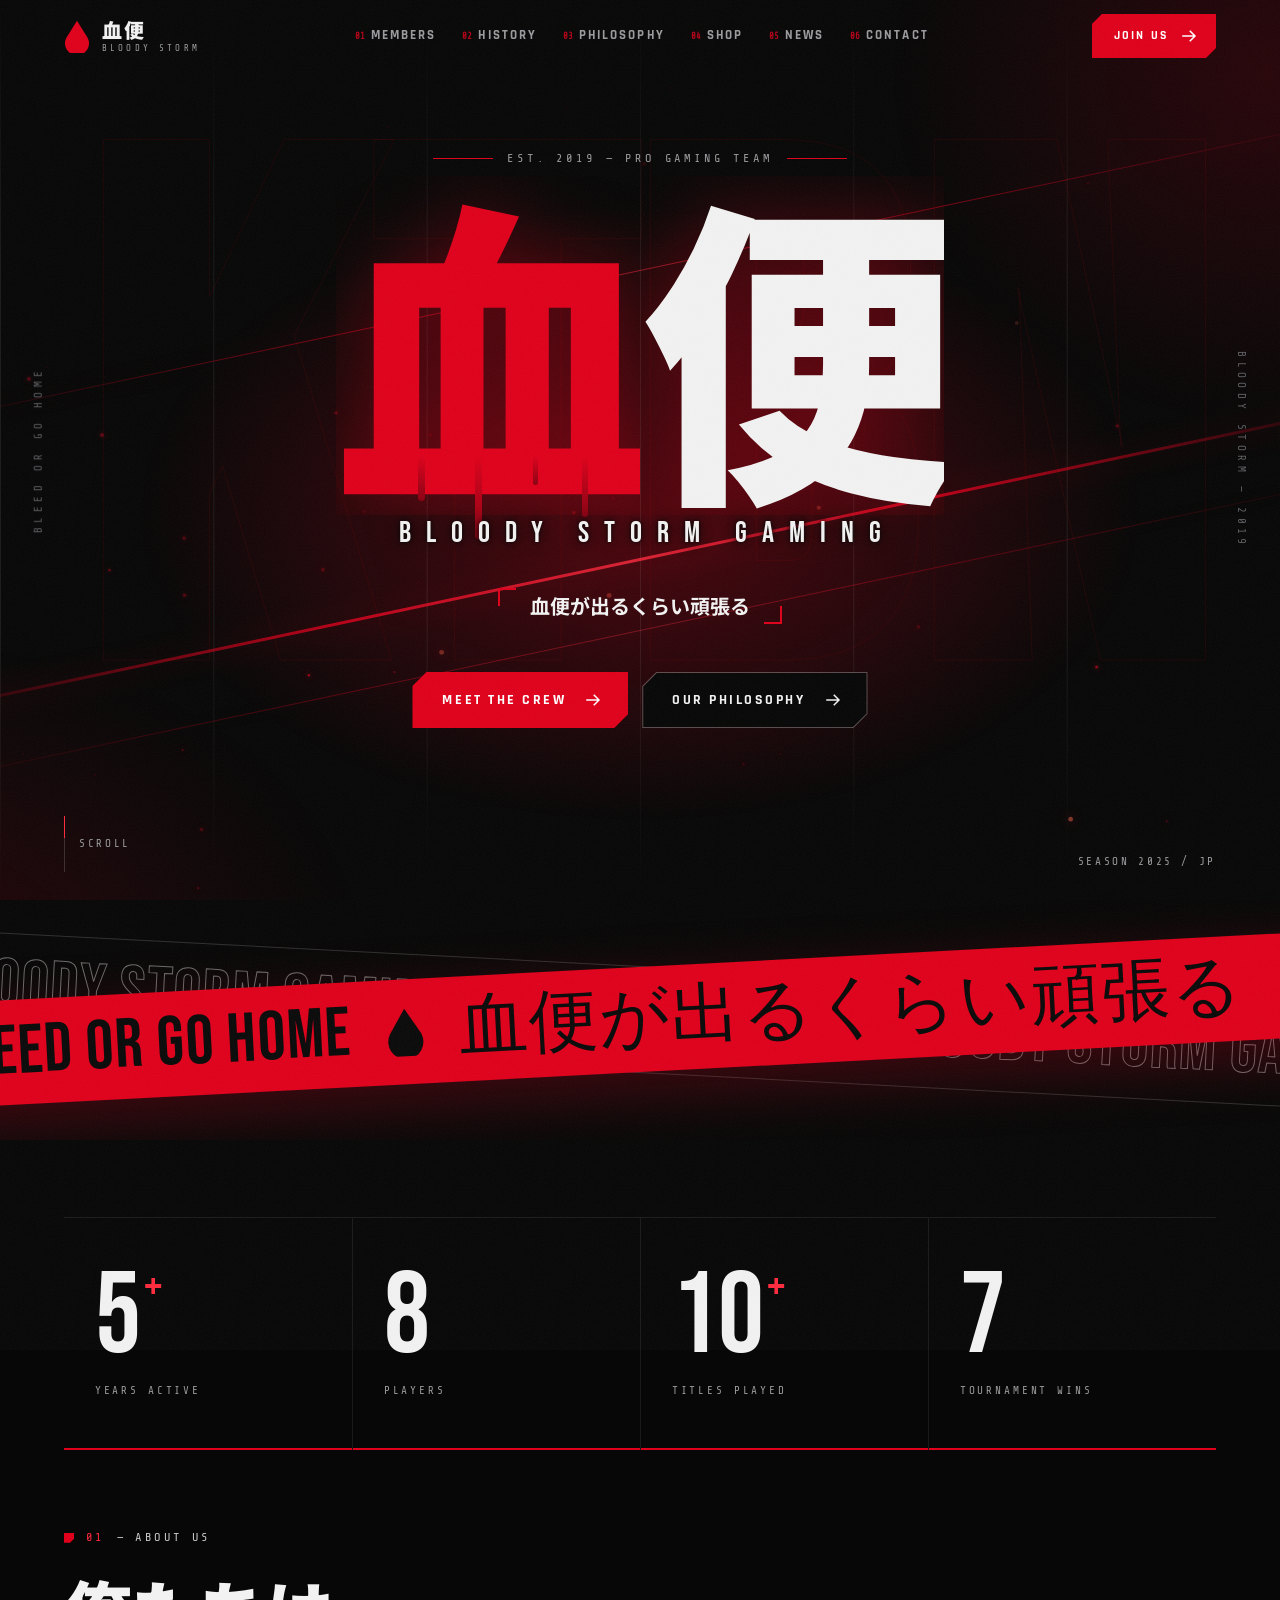
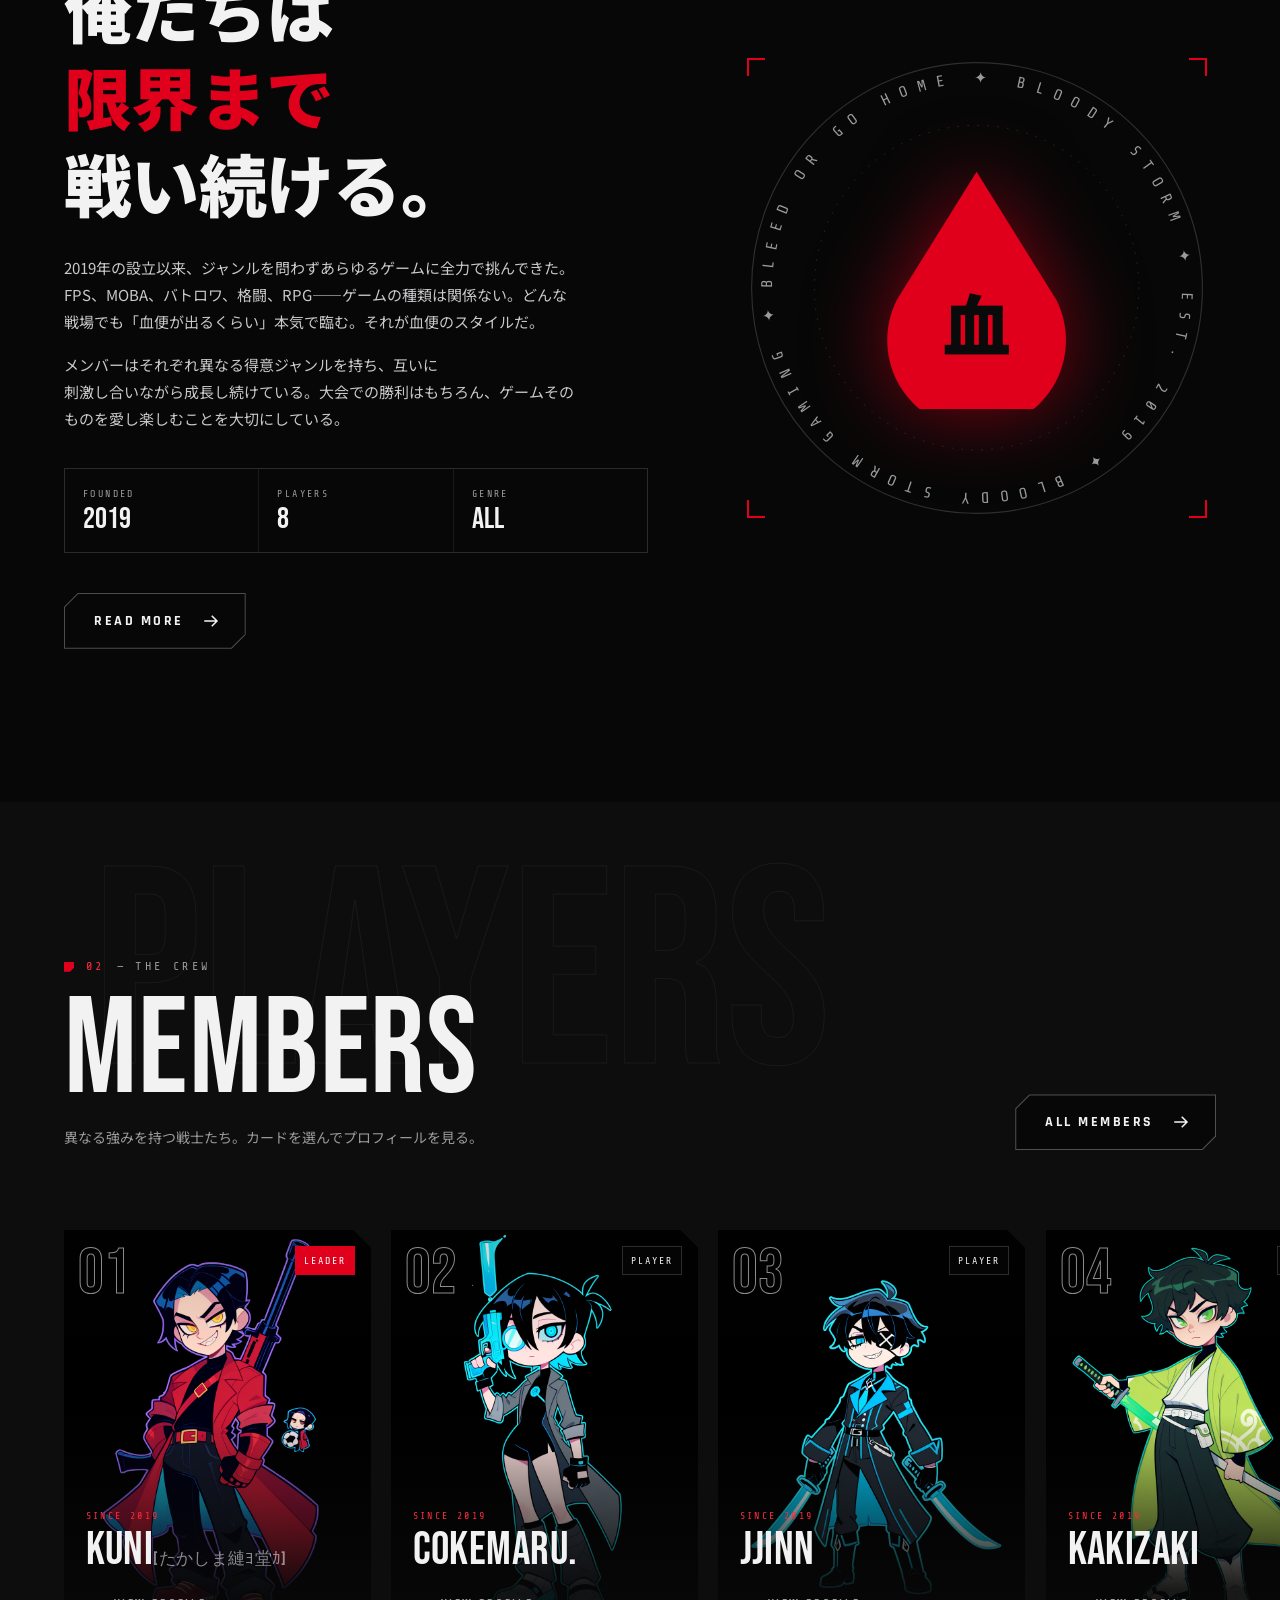
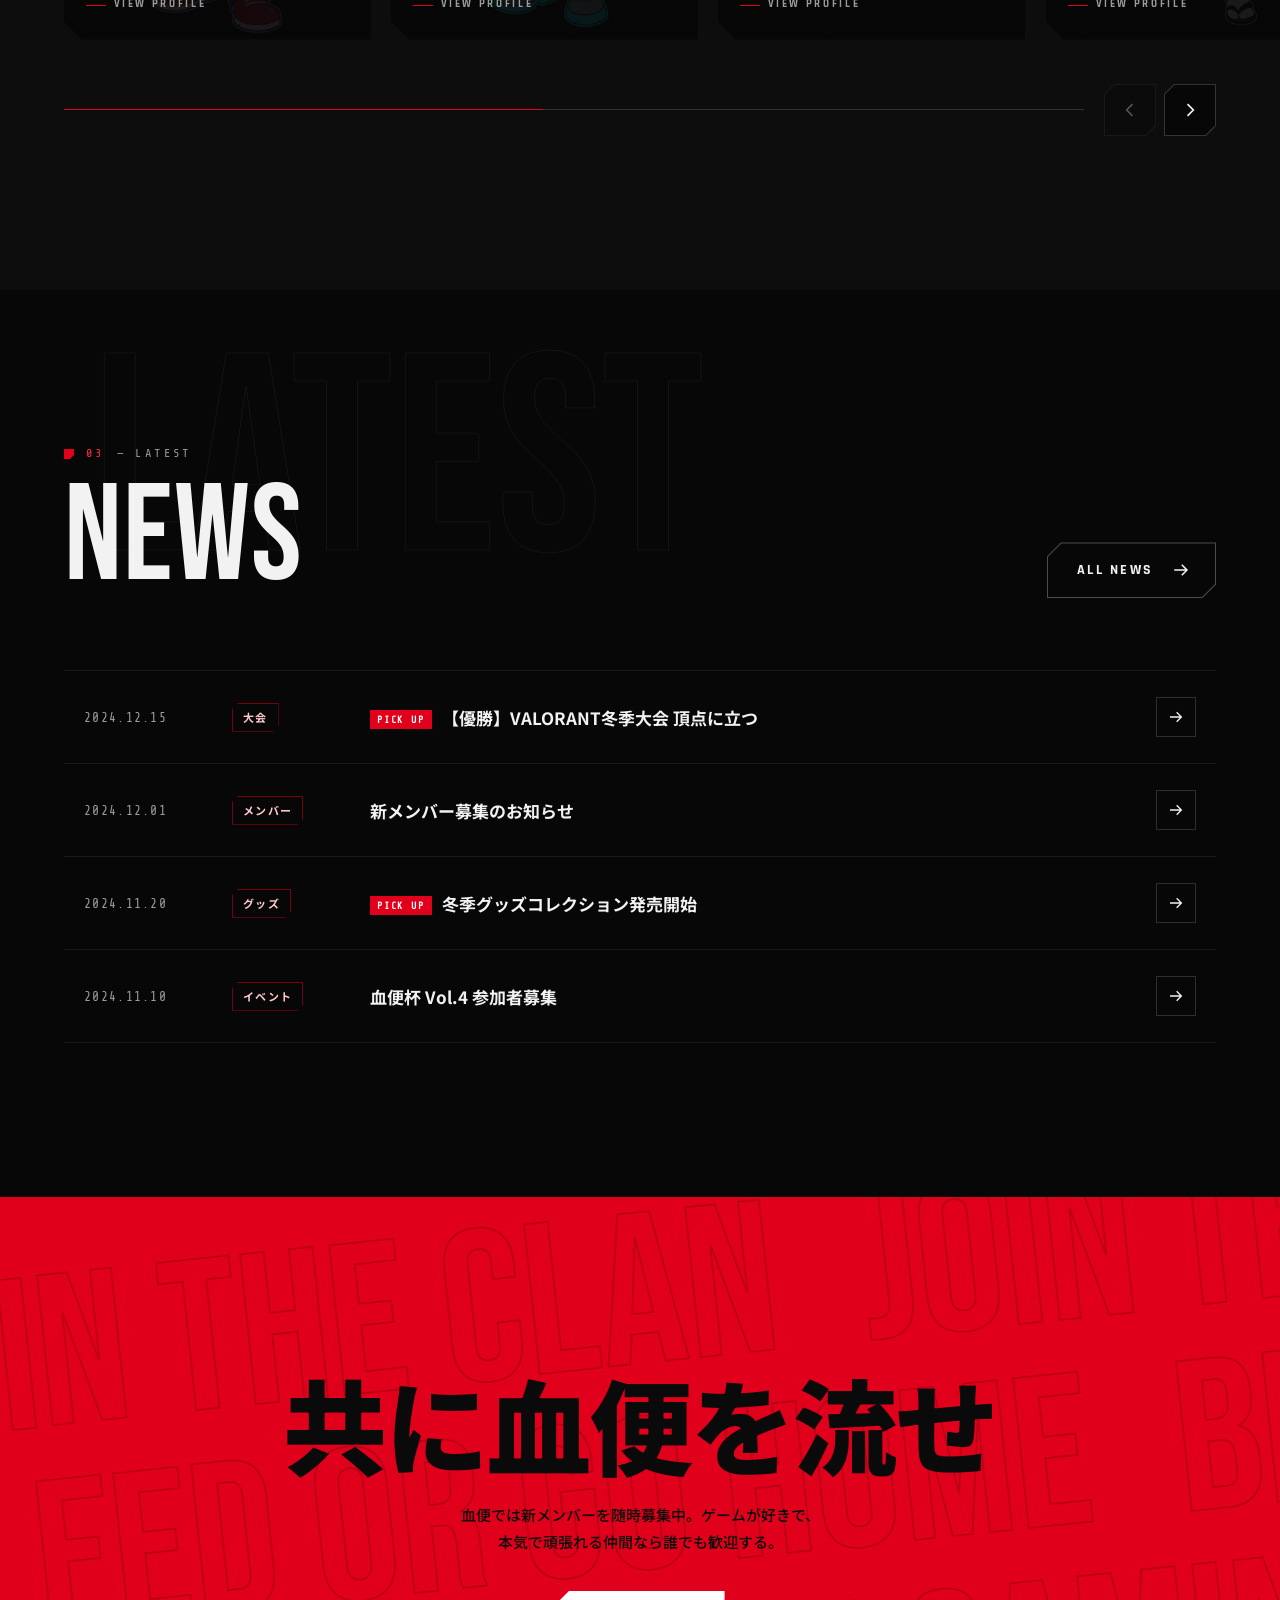
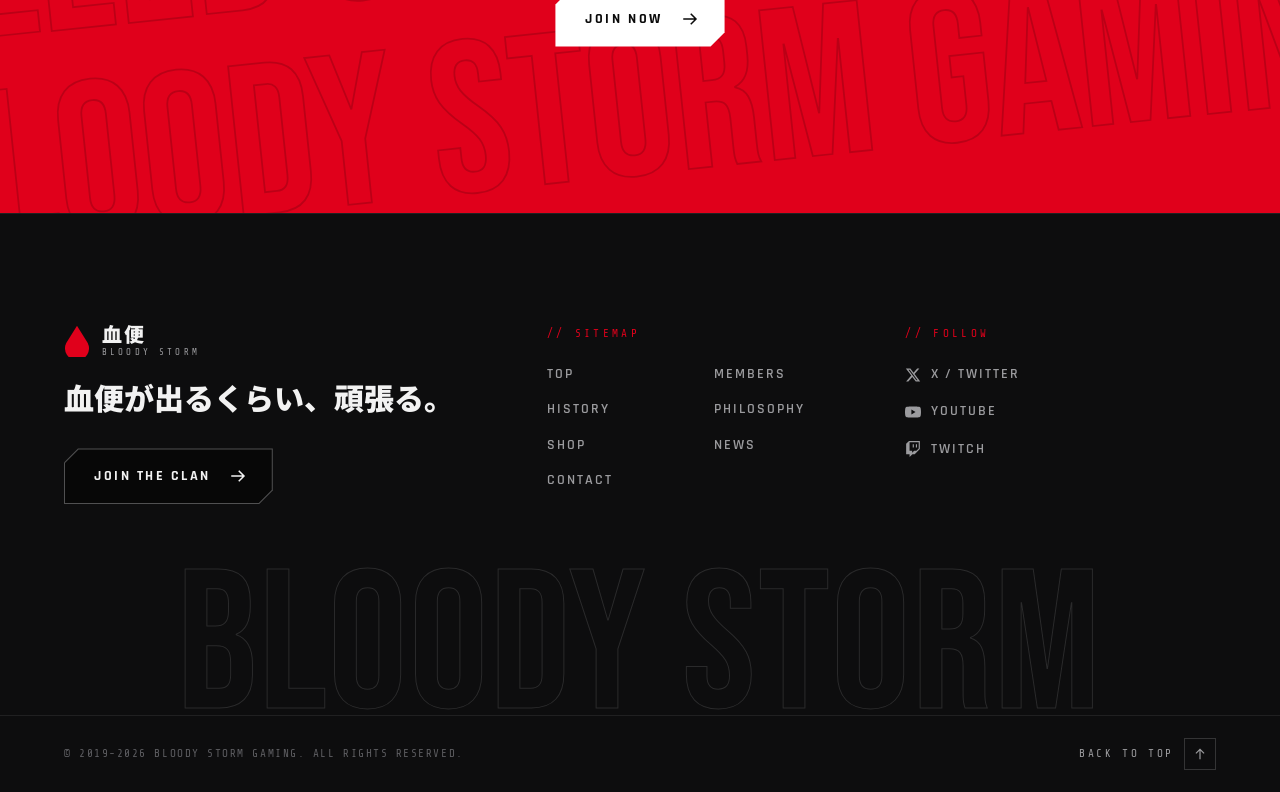
==== commit c6f81fce: "fix: メンバー8名に合わせてレイアウトを調整し見出しを1行化 - リーダー1名時はキャプテン枠を全幅の横長カードで表示 - プレイヤーグリッドの最終行を中央寄せ - 人数表記を members.j" ====
--- a/index.html
+++ b/index.html
@@ -5,7 +5,7 @@
   <meta name="viewport" content="width=device-width, initial-scale=1.0, viewport-fit=cover">
   <meta name="theme-color" content="#070707">
   <title>血便 | BLOODY STORM GAMING OFFICIAL</title>
-  <meta name="description" content="血便が出るくらい頑張るプロゲーミングチーム「血便」公式サイト。設立2019年、メンバー14名。">
+  <meta name="description" content="血便が出るくらい頑張るプロゲーミングチーム「血便」公式サイト。設立2019年、メンバー8名。">
   <link rel="icon" href="images/logo.svg" type="image/svg+xml">
   <link rel="preconnect" href="https://fonts.googleapis.com">
   <link rel="preconnect" href="https://fonts.gstatic.com" crossorigin>
@@ -74,7 +74,7 @@
       <div class="container">
         <div class="stats" data-stagger=".12">
           <div class="stat"><p class="stat__num" data-count="5"><span class="count">0</span><sup>+</sup></p><p class="stat__label">YEARS ACTIVE</p></div>
-          <div class="stat"><p class="stat__num" data-count="14"><span class="count">0</span></p><p class="stat__label">PLAYERS</p></div>
+          <div class="stat"><p class="stat__num" data-count="8" data-member-count><span class="count">0</span></p><p class="stat__label">PLAYERS</p></div>
           <div class="stat"><p class="stat__num" data-count="10"><span class="count">0</span><sup>+</sup></p><p class="stat__label">TITLES PLAYED</p></div>
           <div class="stat"><p class="stat__num" data-count="7"><span class="count">0</span></p><p class="stat__label">TOURNAMENT WINS</p></div>
         </div>
@@ -93,7 +93,7 @@
           <p data-reveal="up">メンバーはそれぞれ異なる得意ジャンルを持ち、互いに刺激し合いながら成長し続けている。大会での勝利はもちろん、ゲームそのものを愛し楽しむことを大切にしている。</p>
           <dl class="about__facts" data-reveal="up">
             <div><dt>FOUNDED</dt><dd>2019</dd></div>
-            <div><dt>PLAYERS</dt><dd>14</dd></div>
+            <div><dt>PLAYERS</dt><dd data-member-count>8</dd></div>
             <div><dt>GENRE</dt><dd>ALL</dd></div>
           </dl>
           <a href="philosophy.html" class="btn btn--ghost" data-reveal="up">READ MORE</a>
@@ -167,8 +167,7 @@
         <div class="marquee" style="--speed:52s"><div class="marquee__track"><span class="marquee__item">BLOODY STORM GAMING</span></div></div>
       </div>
       <div class="container cta__inner">
-        <p class="cta__label" data-reveal="fade">// RECRUITING NOW</p>
-        <h2 class="cta__title" data-reveal="mask"><span class="nb">共に血便を</span><span class="nb">流せ。</span></h2>
+        <h2 class="cta__title fit-line" style="--fit-len: 7" data-reveal="mask"><span class="nb">共に血便を</span><span class="nb">流せ</span></h2>
         <p class="cta__text" data-reveal="up"><span class="nb">血便では新メンバーを</span><span class="nb">随時募集中。</span><span class="nb">ゲームが好きで、</span><span class="nb">本気で頑張れる仲間なら</span><span class="nb">誰でも歓迎する。</span></p>
         <a href="contact.html" class="btn btn--white" data-reveal="up">JOIN NOW</a>
       </div>
--- a/css/components.css
+++ b/css/components.css
@@ -294,7 +294,7 @@
   background: var(--bg-3);
   clip-path: polygon(0 0, calc(100% - var(--cut)) 0, 100% var(--cut), 100% 100%, var(--cut) 100%, 0 calc(100% - var(--cut)));
 }
-.player__art { position: absolute; inset: 0; transition: transform 1.2s var(--ease), filter .8s; filter: grayscale(.35) contrast(1.05); }
+.player__art { position: absolute; inset: 0; transition: transform 1.2s var(--ease), filter .8s; filter: contrast(1.05); }
 .player__art svg, .player__art img { width: 100%; height: 100%; object-fit: cover; }
 .player__frame::before {
   content: ''; position: absolute; inset: 0; z-index: 2;
@@ -367,7 +367,7 @@
 .player::after { right: -6px; bottom: -6px; border-width: 0 2px 2px 0; transform: translate(-8px, -8px); }
 
 @media (hover: hover) {
-  .player:hover .player__art { transform: scale(1.08); filter: grayscale(0) contrast(1.1); }
+  .player:hover .player__art { transform: scale(1.08); filter: contrast(1.1); }
   .player:hover .player__frame::after { animation: scan 1.1s var(--ease-io); }
   .player:hover .player__no { color: var(--red); -webkit-text-stroke-color: var(--red); }
   .player:hover .player__games { max-height: 80px; opacity: 1; }
@@ -408,20 +408,25 @@
 .rail-bar__btns { display: flex; gap: 8px; }
 
 /* Grid (members page) */
-.player-grid { display: grid; grid-template-columns: repeat(4, 1fr); gap: clamp(12px, 1.8vw, 24px); }
-@media (max-width: 1100px) { .player-grid { grid-template-columns: repeat(3, 1fr); } }
-@media (max-width: 760px) { .player-grid { grid-template-columns: repeat(2, 1fr); gap: 10px; } .player { --cut: 12px; } }
+/* Flex so a short last row is centred instead of leaving empty slots (roster size varies) */
+.player-grid { --cols: 4; --gap: clamp(12px, 1.8vw, 24px); display: flex; flex-wrap: wrap; justify-content: center; gap: var(--gap); }
+.player-grid > * { width: calc((100% - (var(--cols) - 1) * var(--gap)) / var(--cols)); }
+@media (max-width: 1100px) { .player-grid { --cols: 3; } }
+@media (max-width: 760px) { .player-grid { --cols: 2; --gap: 10px; } .player { --cut: 12px; } }
 .player.is-filtered-out { display: none; }
 
 /* Captains (members page) */
 .captains { display: grid; grid-template-columns: 1fr 1fr; gap: clamp(12px, 1.8vw, 24px); margin-bottom: clamp(56px, 8vw, 96px); }
-.player--captain .player__frame { aspect-ratio: 5 / 4; }
+.player--captain .player__frame { aspect-ratio: 3 / 4; }
 .player--captain .player__name { font-size: clamp(40px, 11cqi, 96px); }
 .player--captain .player__bio { color: #c9c9cc; font-size: 13px; line-height: 1.8; max-width: 34em; margin-bottom: 4px; display: -webkit-box; -webkit-line-clamp: 2; -webkit-box-orient: vertical; overflow: hidden; }
 @media (max-width: 760px) {
   .captains { grid-template-columns: 1fr; }
-  .player--captain .player__frame { aspect-ratio: 4 / 5; }
-}
+  .player--captain .player__frame { aspect-ratio: 3 / 4; }
+}
+/* A single captain keeps the portrait card, centred instead of leaving the right column empty */
+.captains > :only-child { grid-column: 1 / -1; justify-self: center; width: 50%; }
+@media (max-width: 760px) { .captains > :only-child { width: 100%; } }
 
 /* =============================================
    MODAL (profile / product)
@@ -448,9 +453,9 @@
   transition: clip-path .7s var(--ease-io);
 }
 .modal.is-open .modal__panel { clip-path: inset(0 0 0 0); }
-.modal__media { position: relative; background: var(--bg-3); min-height: 100%; overflow: hidden; }
+.modal__media { position: relative; background: #000; aspect-ratio: 3 / 4; align-self: start; min-height: 0; overflow: hidden; }
 .modal__media > * { width: 100%; height: 100%; object-fit: cover; }
-.modal__body { position: relative; padding: clamp(28px, 4.4vw, 56px); overflow-y: auto; max-height: calc(100vh - 80px); }
+.modal__body { position: relative; display: flex; flex-direction: column; padding: clamp(28px, 4.4vw, 56px); overflow-y: auto; max-height: calc(100vh - 80px); }
 .modal__body > * { opacity: 0; transform: translateY(20px); transition: opacity .6s var(--ease), transform .8s var(--ease); }
 .modal.is-open .modal__body > * { opacity: 1; transform: none; transition-delay: calc(.35s + var(--i, 0) * .06s); }
 .modal__close { position: absolute; top: 14px; right: 14px; z-index: 5; --ib-bg: #0b0b0c; }
@@ -467,15 +472,51 @@
 .profile__label { font-family: var(--font-mono); font-size: 11px; letter-spacing: .24em; color: var(--muted); margin-bottom: 10px; }
 .profile__games { display: flex; flex-wrap: wrap; gap: 6px; margin-bottom: 24px; }
 .profile__bio { color: #d0d0d3; line-height: 1.95; margin-bottom: 28px; }
-.profile__sns { display: flex; flex-wrap: wrap; gap: 8px; }
-.profile__nav { display: flex; align-items: center; justify-content: space-between; gap: 12px; margin-top: 32px; padding-top: 20px; border-top: 1px solid var(--line); font-family: var(--font-mono); font-size: 11px; letter-spacing: .2em; color: var(--muted); }
+.profile__sns { display: flex; flex-wrap: wrap; gap: 8px; margin-bottom: 28px; }
+.profile__nav { display: flex; align-items: center; justify-content: space-between; gap: 12px; margin-top: auto; padding-top: 20px; border-top: 1px solid var(--line); font-family: var(--font-mono); font-size: 11px; letter-spacing: .2em; color: var(--muted); }
 .profile__nav div { display: flex; gap: 8px; }
+
+/* 表示名の [] 部分は小さく組んで 1 行に収める */
+.name__sub { font-size: .36em; opacity: .55; letter-spacing: .02em; }
+
+/* モーダルの前後送り演出 */
+@keyframes modalMediaIn {
+  from { opacity: 0; transform: translateX(var(--sx)) scale(1.06); }
+  to   { opacity: 1; transform: none; }
+}
+@keyframes modalBodyIn {
+  from { opacity: 0; transform: translateX(calc(var(--sx) * .55)); }
+  to   { opacity: 1; transform: none; }
+}
+@keyframes modalSweep {
+  from { transform: translateX(calc(var(--sx) * -7)); opacity: 0; }
+  35%  { opacity: 1; }
+  to   { transform: translateX(calc(var(--sx) * 7)); opacity: 0; }
+}
+.modal__media::after {
+  content: ''; position: absolute; inset: -10% 0; z-index: 3; pointer-events: none; opacity: 0;
+  background: linear-gradient(90deg, transparent, rgba(255, 42, 61, .5), rgba(255, 255, 255, .22), transparent);
+  mix-blend-mode: screen;
+}
+.modal__panel[data-swap] { --sx: 9%; }
+.modal__panel[data-swap="prev"] { --sx: -9%; }
+.modal__panel[data-swap] .modal__media { animation: modalMediaIn .6s var(--ease-io) both; }
+.modal__panel[data-swap] .modal__media::after { animation: modalSweep .6s var(--ease-io) both; }
+.modal__panel[data-swap] .modal__body > * {
+  animation: modalBodyIn .5s var(--ease-io) both;
+  animation-delay: calc(var(--i, 0) * .045s);
+}
+@media (prefers-reduced-motion: reduce) {
+  .modal__panel[data-swap] .modal__media,
+  .modal__panel[data-swap] .modal__media::after,
+  .modal__panel[data-swap] .modal__body > * { animation: none; }
+}
 
 @media (max-width: 760px) {
   .modal { padding: 0; }
-  .modal__panel { display: block; height: 100%; overflow-y: auto; overscroll-behavior: contain; border: 0; }
-  .modal__media { aspect-ratio: 1 / 1; min-height: 0; }
-  .modal__body { max-height: none; overflow: visible; }
+  .modal__panel { display: block; height: 100%; aspect-ratio: auto; overflow-y: auto; overscroll-behavior: contain; border: 0; }
+  .modal__media { aspect-ratio: 1 / 1; align-self: stretch; min-height: 0; }
+  .modal__body { height: auto; overflow: visible; }
   .profile__meta dd { font-size: 13px; }
 }
 
@@ -617,9 +658,11 @@
 .cta { position: relative; z-index: 1; overflow: hidden; background: var(--red); color: #0a0a0a; padding-block: clamp(90px, 13vw, 170px); isolation: isolate; }
 .cta__bg { position: absolute; inset: 0; z-index: -1; display: flex; flex-direction: column; justify-content: center; gap: 0; transform: rotate(-6deg) scale(1.2); opacity: .16; }
 .cta__bg .marquee__item { font-family: var(--font-display); font-size: clamp(90px, 14vw, 200px); line-height: .95; padding-right: .4em; color: transparent; -webkit-text-stroke: 1.5px #000; }
-.cta__inner { text-align: center; display: flex; flex-direction: column; align-items: center; }
-.cta__label { font-family: var(--font-mono); font-size: 12px; letter-spacing: .32em; margin-bottom: 18px; }
-.cta__title { font-family: var(--font-jp); font-weight: 900; font-size: clamp(40px, 8vw, 104px); line-height: 1.15; letter-spacing: -.02em; margin-bottom: 18px; }
+.cta__inner { text-align: center; display: flex; flex-direction: column; align-items: center; container-type: inline-size; }
+.cta__title { --fit-max: 104px; font-family: var(--font-jp); font-weight: 900; line-height: 1.15; letter-spacing: -.02em; margin-bottom: 18px; }
+
+/* Single-line headline: shrinks with the container instead of wrapping. --fit-len ≈ character count */
+.fit-line { white-space: nowrap; font-size: min(var(--fit-max), calc(100cqi / var(--fit-len))); }
 .cta__text { max-width: 30em; margin-bottom: 36px; font-weight: 500; }
 
 /* =============================================
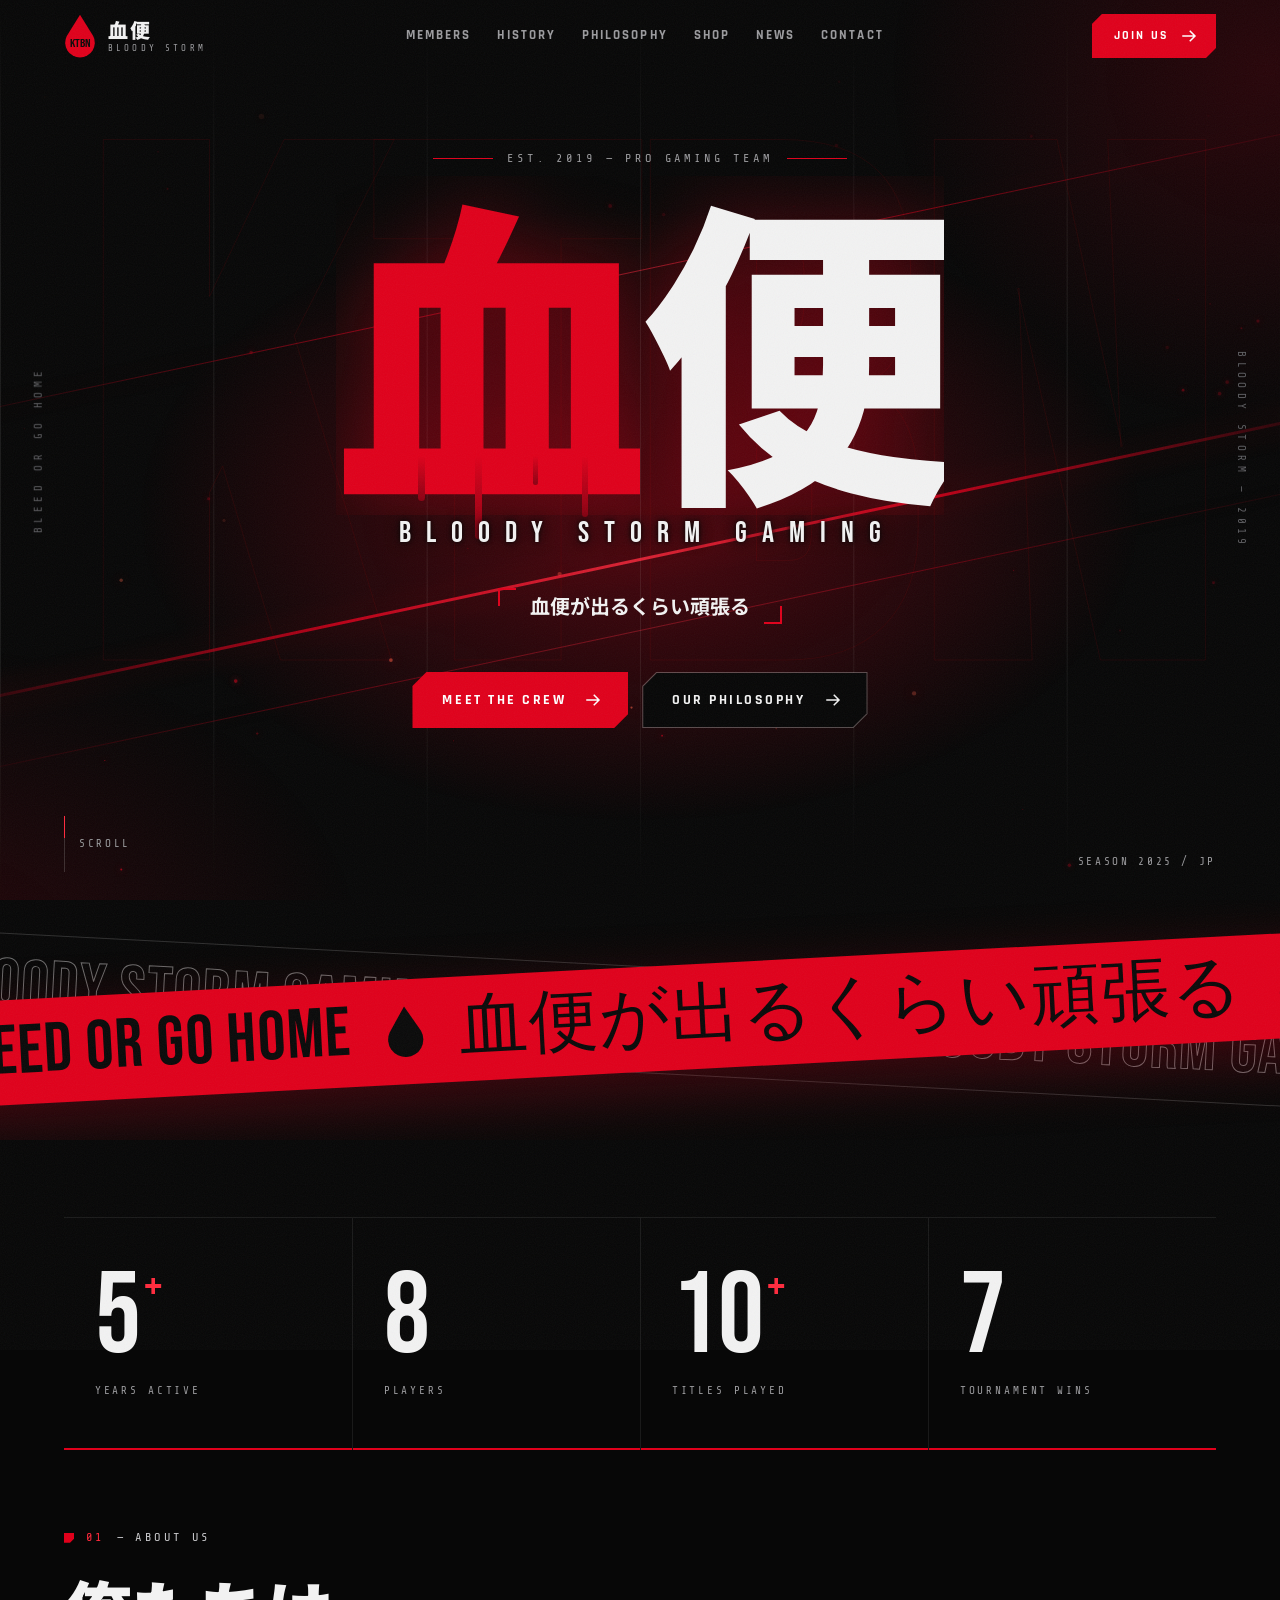
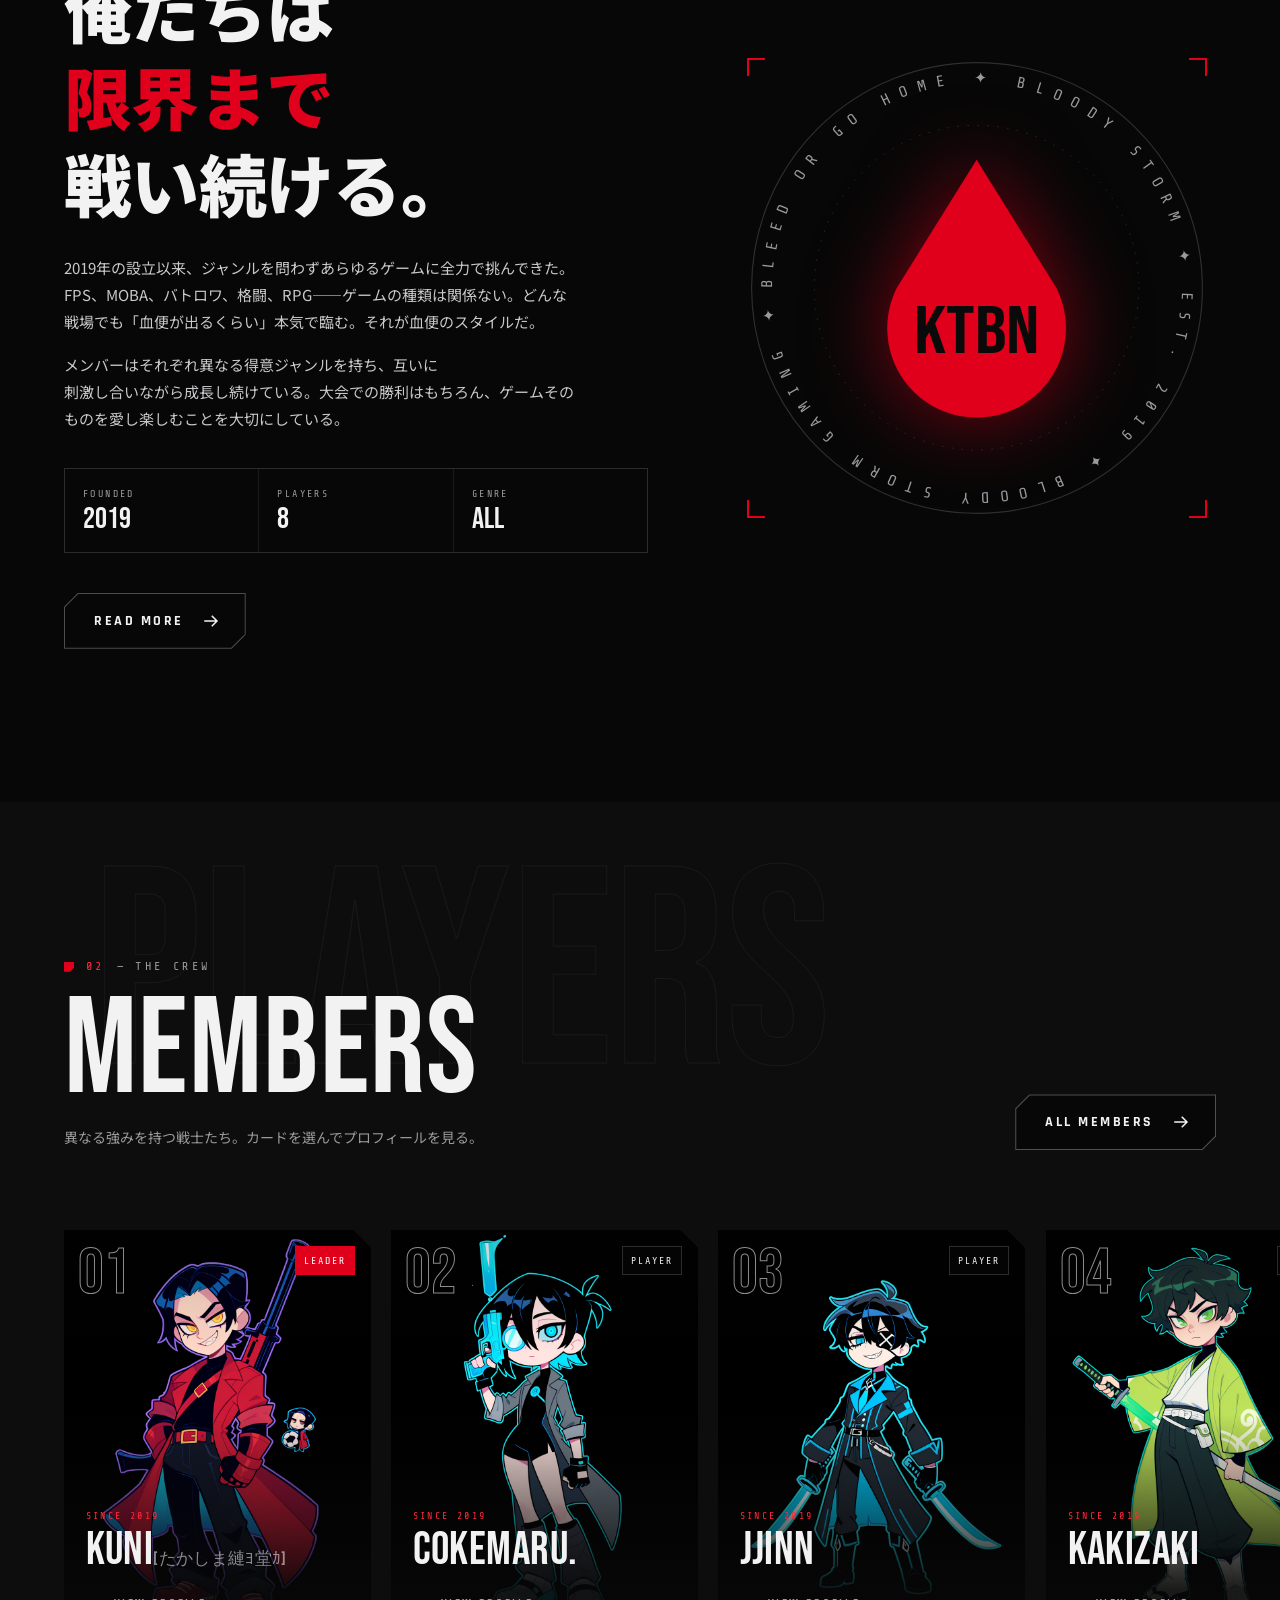
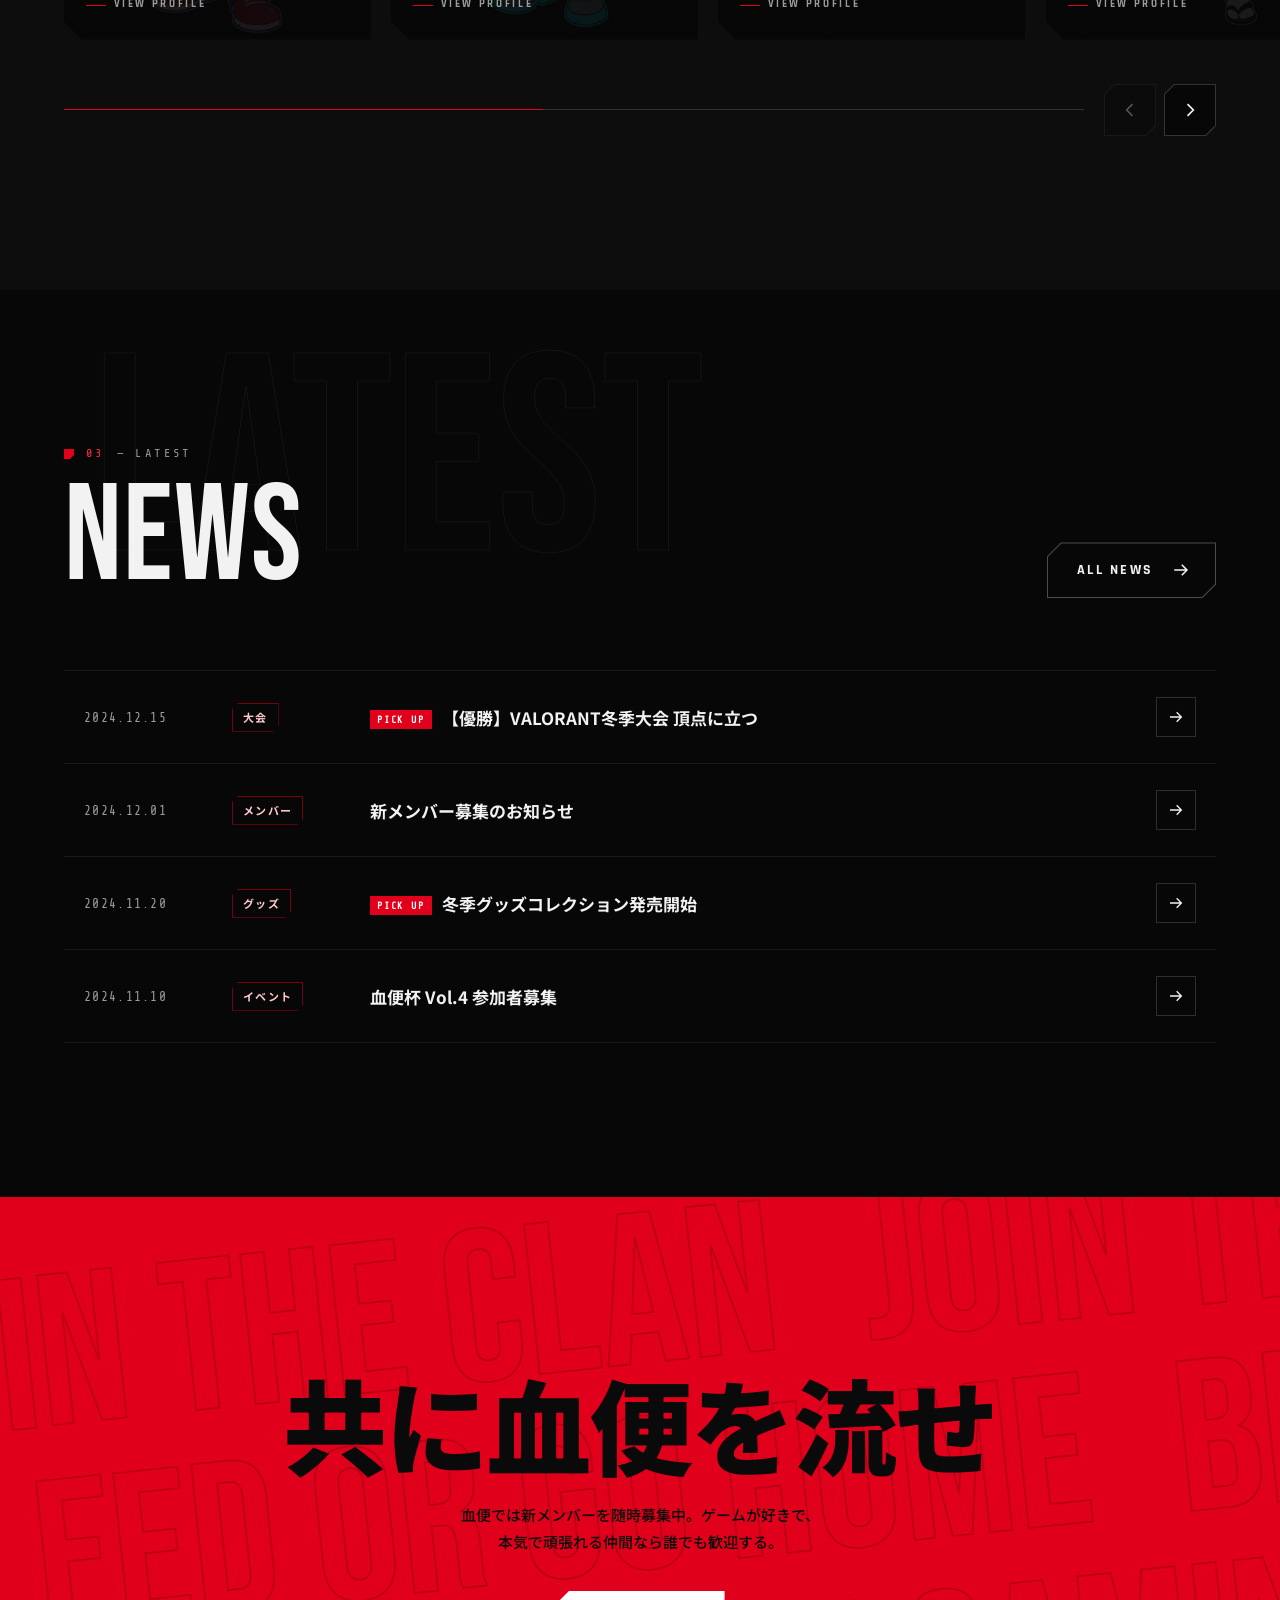
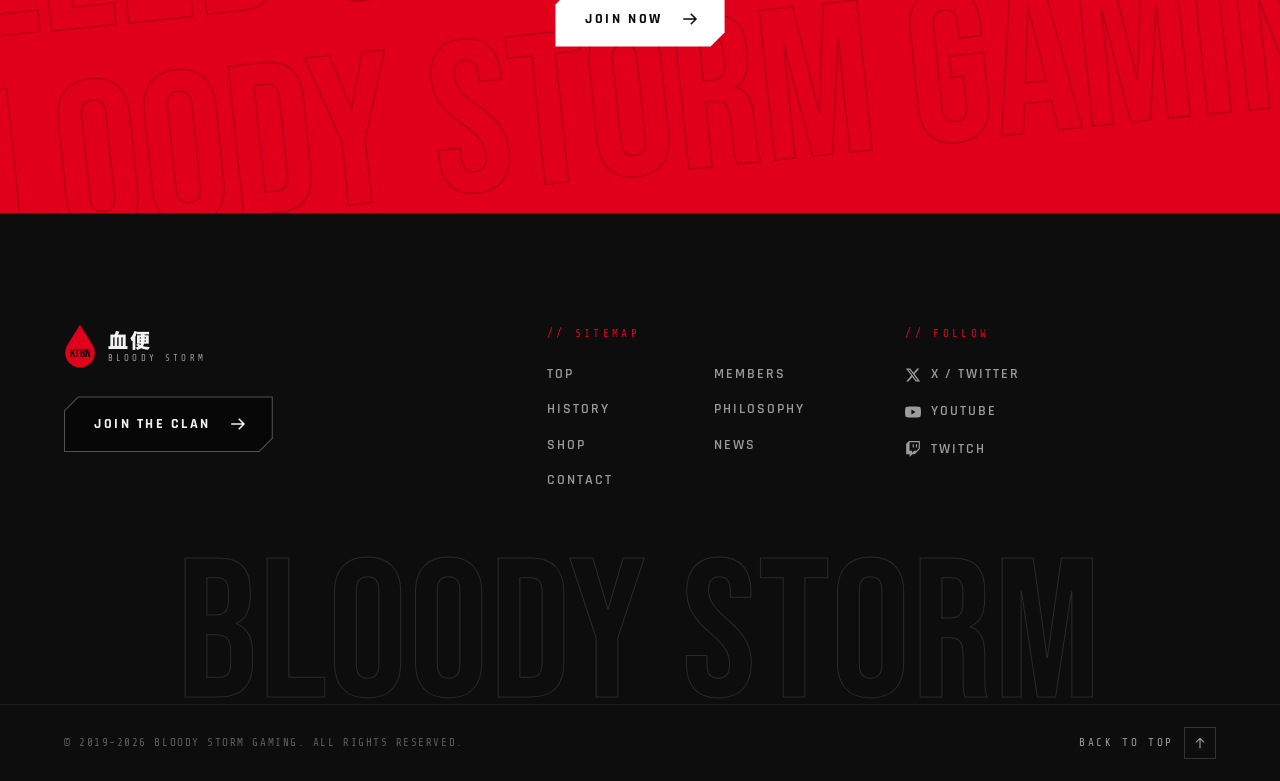
==== commit 8a6d0350: "feat: ロゴに KTBN を入れ、フッター塗りと番号表記を整理 - 血のマーク（ヘッダー/フッター/トップのエンブレム）に KTBN を表示 - 血のマークの下端が切れていた viewBox を修" ====
--- a/index.html
+++ b/index.html
@@ -54,16 +54,16 @@
       <div class="band band--line">
         <div class="marquee marquee--reverse" style="--speed:48s">
           <div class="marquee__track">
-            <span class="marquee__item">BLOODY STORM GAMING <svg viewBox="0 0 40 50"><path d="M20 1 L36.5 27.5 A18.5 18.5 0 1 1 3.5 27.5 Z"/></svg></span>
-            <span class="marquee__item">EST. 2019 <svg viewBox="0 0 40 50"><path d="M20 1 L36.5 27.5 A18.5 18.5 0 1 1 3.5 27.5 Z"/></svg></span>
+            <span class="marquee__item">BLOODY STORM GAMING <svg viewBox="0 0 40 55"><path d="M20 1 L36.5 27.5 A18.5 18.5 0 1 1 3.5 27.5 Z"/></svg></span>
+            <span class="marquee__item">EST. 2019 <svg viewBox="0 0 40 55"><path d="M20 1 L36.5 27.5 A18.5 18.5 0 1 1 3.5 27.5 Z"/></svg></span>
           </div>
         </div>
       </div>
       <div class="band band--red">
         <div class="marquee" style="--speed:34s">
           <div class="marquee__track">
-            <span class="marquee__item">BLEED OR GO HOME <svg viewBox="0 0 40 50"><path d="M20 1 L36.5 27.5 A18.5 18.5 0 1 1 3.5 27.5 Z"/></svg></span>
-            <span class="marquee__item">血便が出るくらい頑張る <svg viewBox="0 0 40 50"><path d="M20 1 L36.5 27.5 A18.5 18.5 0 1 1 3.5 27.5 Z"/></svg></span>
+            <span class="marquee__item">BLEED OR GO HOME <svg viewBox="0 0 40 55"><path d="M20 1 L36.5 27.5 A18.5 18.5 0 1 1 3.5 27.5 Z"/></svg></span>
+            <span class="marquee__item">血便が出るくらい頑張る <svg viewBox="0 0 40 55"><path d="M20 1 L36.5 27.5 A18.5 18.5 0 1 1 3.5 27.5 Z"/></svg></span>
           </div>
         </div>
       </div>
@@ -110,9 +110,9 @@
             <svg class="emblem__ring emblem__ring--inner" viewBox="0 0 400 400">
               <circle cx="200" cy="200" r="196" stroke-dasharray="2 10"/>
             </svg>
-            <svg class="emblem__core" viewBox="0 0 40 50">
+            <svg class="emblem__core" viewBox="0 0 40 55">
               <path d="M20 1 L36.5 27.5 A18.5 18.5 0 1 1 3.5 27.5 Z"/>
-              <text x="20" y="38" text-anchor="middle" font-size="14">血</text>
+              <text x="20" y="41" text-anchor="middle" font-size="14" textLength="26" lengthAdjust="spacingAndGlyphs">KTBN</text>
             </svg>
           </div>
         </div>
--- a/css/style.css
+++ b/css/style.css
@@ -169,7 +169,7 @@
   display: flex; flex-direction: column; align-items: center; gap: 18px;
   transition: opacity .35s, transform .6s var(--ease);
 }
-.loader__mark { width: 64px; height: 80px; }
+.loader__mark { width: 64px; height: 88px; }
 .loader__mark path {
   fill: transparent;
   stroke: var(--red-hi);
@@ -245,8 +245,9 @@
   position: relative; z-index: 2;
   white-space: nowrap;
 }
-.brand__mark { width: 26px; height: 32px; transition: transform .6s var(--ease); }
+.brand__mark { width: 32px; height: 44px; transition: transform .6s var(--ease); }
 .brand__mark path { fill: var(--red); }
+.brand__mark text { font-family: var(--font-display); fill: #0a0a0a; }
 .brand:hover .brand__mark { transform: rotate(-12deg) scale(1.08); }
 .brand__text { display: flex; flex-direction: column; line-height: 1; }
 .brand__jp { font-family: var(--font-jp); font-weight: 900; font-size: 20px; letter-spacing: .08em; }
@@ -265,7 +266,6 @@
   transition: color .3s;
   white-space: nowrap;
 }
-.nav__link small { font-family: var(--font-mono); font-size: 9px; color: var(--red); letter-spacing: 0; opacity: .8; }
 .nav__link .roll { display: inline-block; overflow: hidden; height: 1.2em; line-height: 1.2em; vertical-align: bottom; }
 .nav__link .roll > span { display: block; transition: transform .45s var(--ease); }
 .nav__link .roll > span::after { content: attr(data-text); display: block; color: var(--text); }
@@ -332,7 +332,6 @@
   transform: translateY(105%);
   transition: transform .8s var(--ease), color .3s;
 }
-.menu__link small { font-family: var(--font-mono); font-size: 12px; color: var(--red); }
 .menu__link.is-active, .menu__link:active { color: var(--red-hi); }
 .menu.is-open .menu__link { transform: translateY(0); transition-delay: calc(.25s + var(--i) * .05s); }
 .menu__foot {
@@ -585,7 +584,7 @@
   gap: 48px;
   padding-bottom: 56px;
 }
-.footer__lead { font-family: var(--font-jp); font-weight: 900; font-size: clamp(22px, 2.6vw, 30px); line-height: 1.5; margin: 18px 0 28px; }
+.footer__brand .btn { margin-top: 28px; }
 .footer__head { font-family: var(--font-mono); font-size: 11px; letter-spacing: .3em; color: var(--red); margin-bottom: 18px; }
 .footer__nav { display: grid; grid-template-columns: 1fr 1fr; gap: 10px 24px; }
 .footer__nav a, .footer__sns a {
--- a/css/components.css
+++ b/css/components.css
@@ -195,7 +195,7 @@
 }
 .band--red .marquee__item { color: #0a0a0a; }
 .band--line .marquee__item { color: transparent; -webkit-text-stroke: 1px rgba(255, 255, 255, 0.4); }
-.band .marquee__item svg { width: .55em; height: .7em; flex-shrink: 0; }
+.band .marquee__item svg { width: .55em; height: .76em; flex-shrink: 0; }
 .band--red .marquee__item svg path { fill: #0a0a0a; }
 .band--line .marquee__item svg path { fill: var(--red); }
 
@@ -251,12 +251,12 @@
 .emblem__ring circle { fill: none; stroke: var(--line-2); }
 .emblem__core {
   position: relative;
-  width: 42%; aspect-ratio: 4 / 5;
+  width: 42%; aspect-ratio: 8 / 11;
   filter: drop-shadow(0 0 40px rgba(224, 0, 27, 0.55));
   animation: float 6s ease-in-out infinite;
 }
 .emblem__core path { fill: var(--red); }
-.emblem__core text { font-family: var(--font-jp); font-weight: 900; fill: #0a0a0a; }
+.emblem__core text { font-family: var(--font-display); fill: #0a0a0a; }
 .emblem__tick { position: absolute; width: 18px; height: 18px; border: solid var(--red); }
 .emblem__tick:nth-of-type(1) { top: 0; left: 0; border-width: 2px 0 0 2px; }
 .emblem__tick:nth-of-type(2) { top: 0; right: 0; border-width: 2px 2px 0 0; }
@@ -645,8 +645,6 @@
 }
 .phero__row { display: flex; flex-wrap: wrap; align-items: flex-end; justify-content: space-between; gap: 20px 40px; margin-top: clamp(24px, 3vw, 36px); }
 .phero__desc { max-width: 34em; color: #c9c9cc; font-size: clamp(14px, 1.5vw, 16px); }
-.phero__index { font-family: var(--font-mono); font-size: 12px; letter-spacing: .24em; color: var(--muted); white-space: nowrap; }
-.phero__index b { color: var(--red-hi); font-weight: 400; font-size: 20px; }
 .phero__rule { position: absolute; left: 0; right: 0; bottom: 0; height: 1px; background: var(--line-2); }
 .phero__rule::after { content: ''; position: absolute; inset: 0; background: var(--red); transform: scaleX(0); transform-origin: left; }
 .is-loaded .phero__rule::after { animation: rule 1.6s var(--ease-io) .5s forwards; }
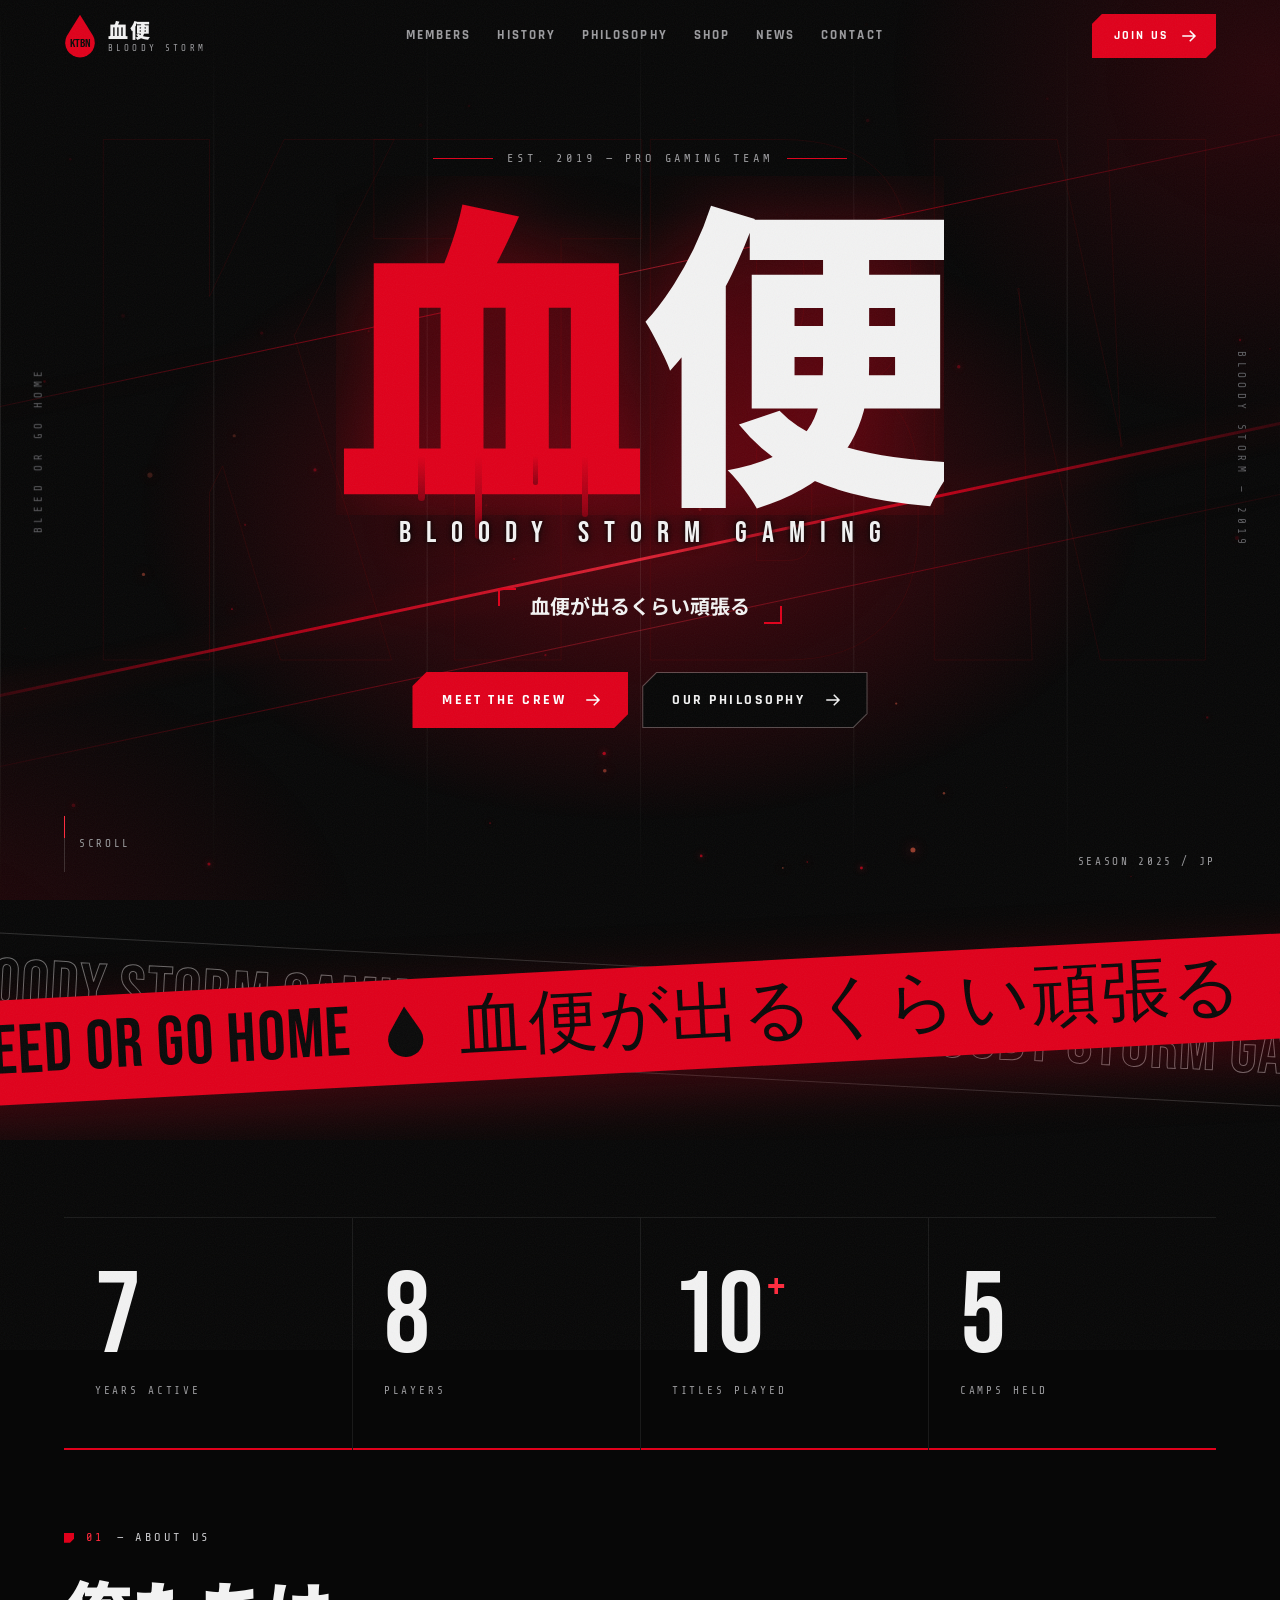
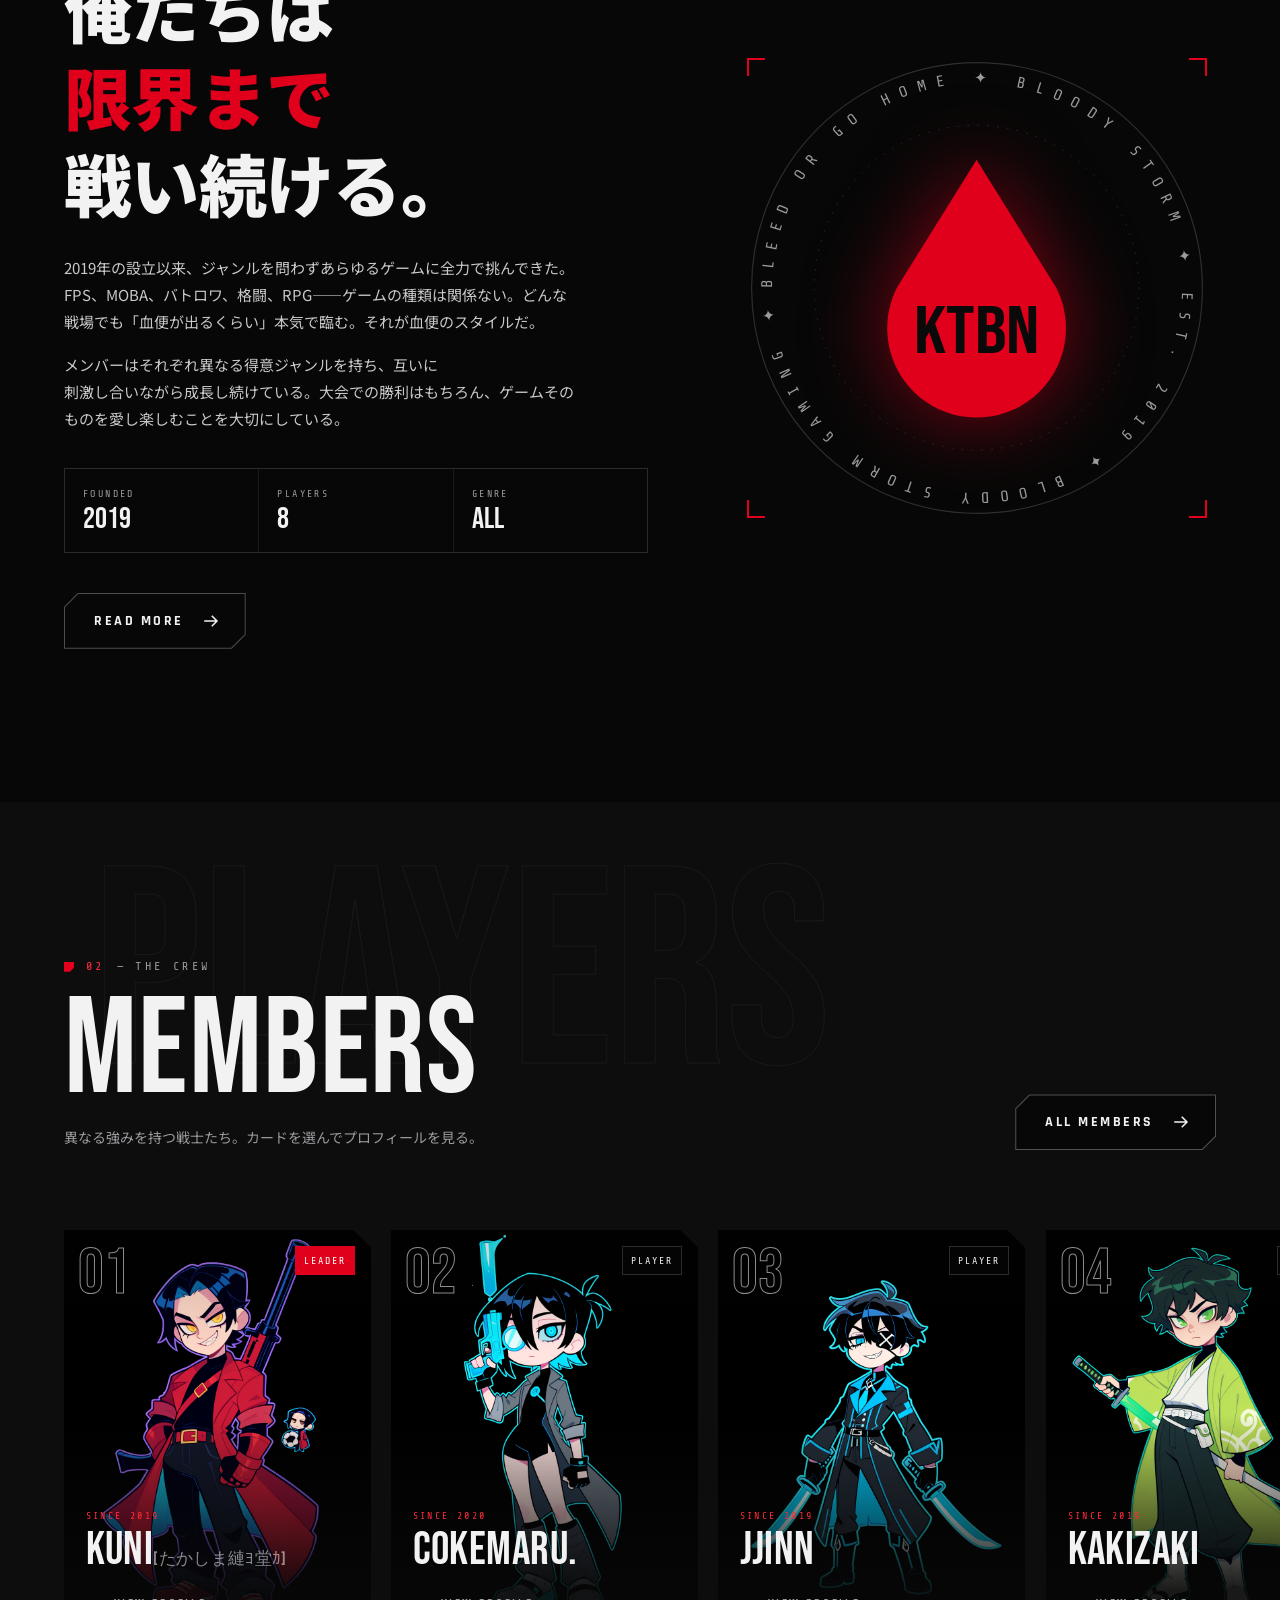
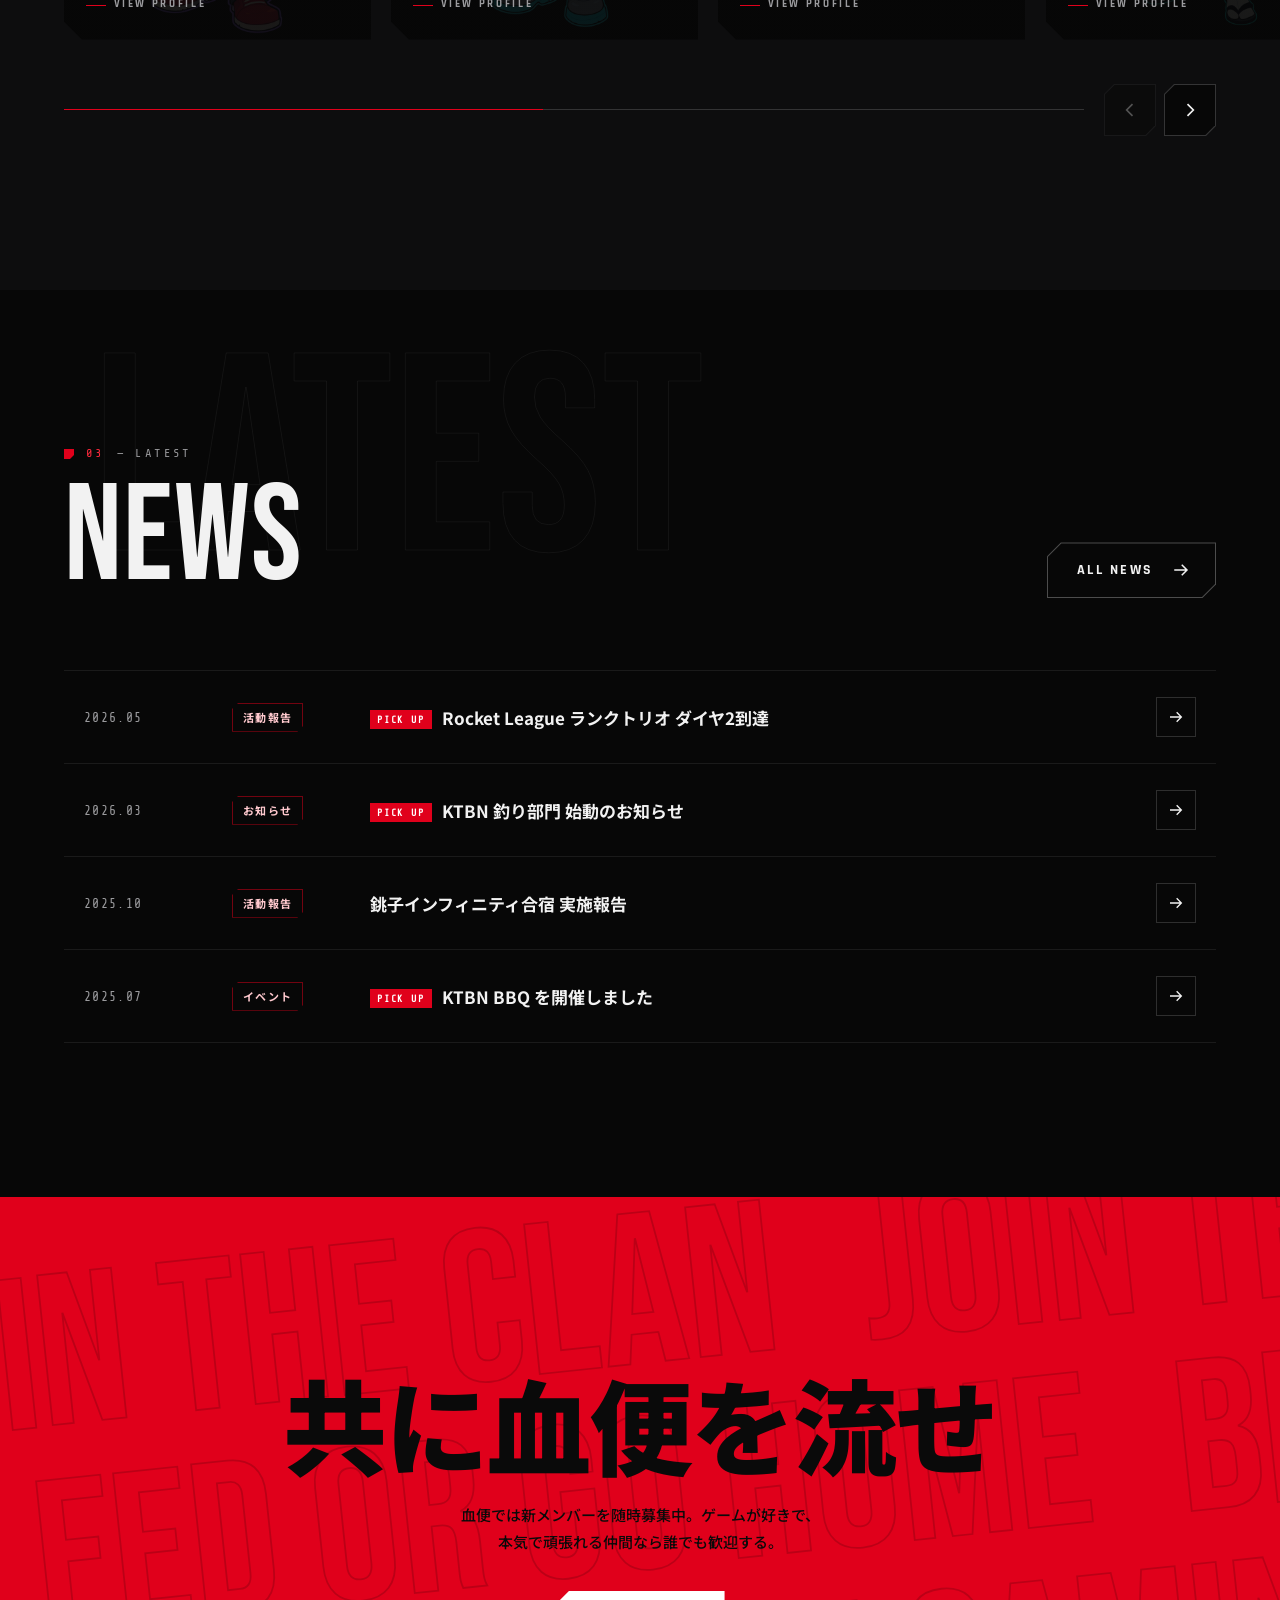
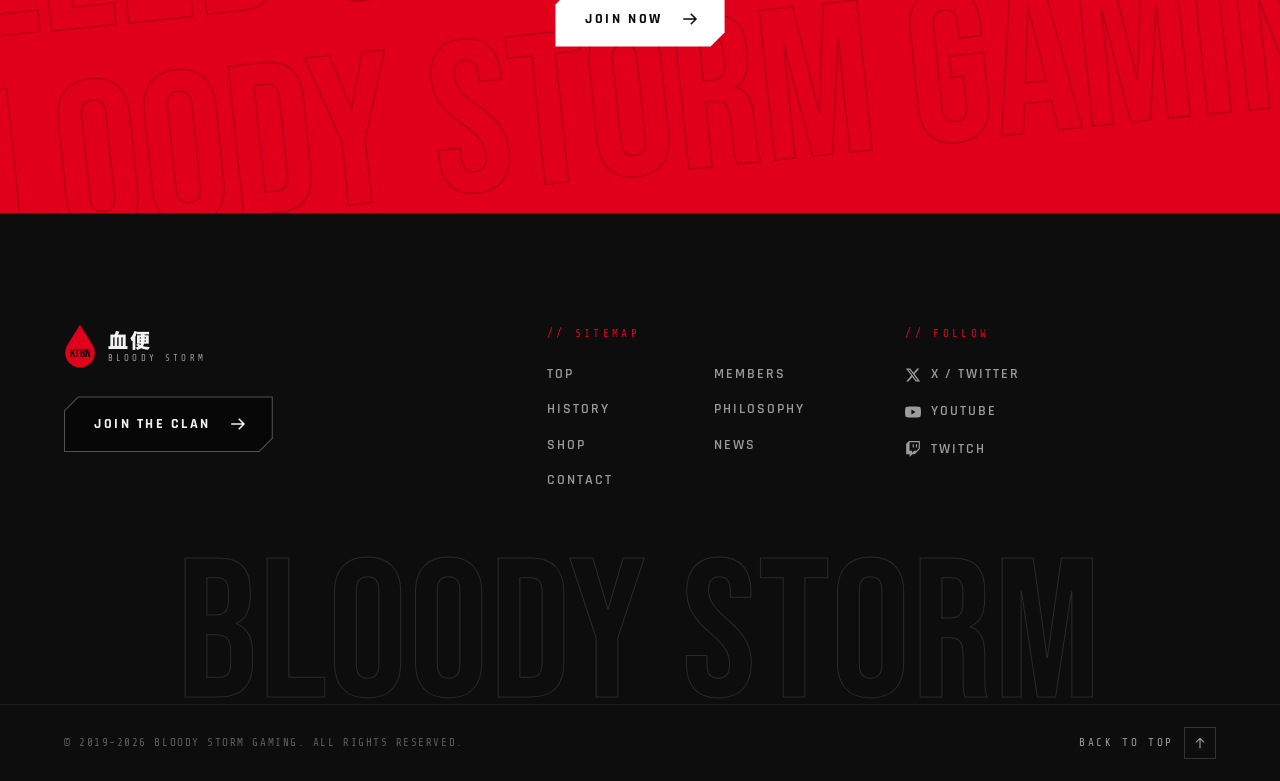
==== commit 63fa168f: "fix: 年表・ニュース・KPI から事実でない記述を排除する HISTORY と NEWS に、実在しないメンバー（VoidStrike、AbyssKnight、 IronClaw 等）や開催実績の" ====
--- a/index.html
+++ b/index.html
@@ -73,10 +73,10 @@
     <section class="section" style="padding-block: clamp(40px, 6vw, 80px)">
       <div class="container">
         <div class="stats" data-stagger=".12">
-          <div class="stat"><p class="stat__num" data-count="5"><span class="count">0</span><sup>+</sup></p><p class="stat__label">YEARS ACTIVE</p></div>
+          <div class="stat"><p class="stat__num" data-count="7"><span class="count">0</span></p><p class="stat__label">YEARS ACTIVE</p></div>
           <div class="stat"><p class="stat__num" data-count="8" data-member-count><span class="count">0</span></p><p class="stat__label">PLAYERS</p></div>
           <div class="stat"><p class="stat__num" data-count="10"><span class="count">0</span><sup>+</sup></p><p class="stat__label">TITLES PLAYED</p></div>
-          <div class="stat"><p class="stat__num" data-count="7"><span class="count">0</span></p><p class="stat__label">TOURNAMENT WINS</p></div>
+          <div class="stat"><p class="stat__num" data-count="5"><span class="count">0</span></p><p class="stat__label">CAMPS HELD</p></div>
         </div>
       </div>
     </section>
